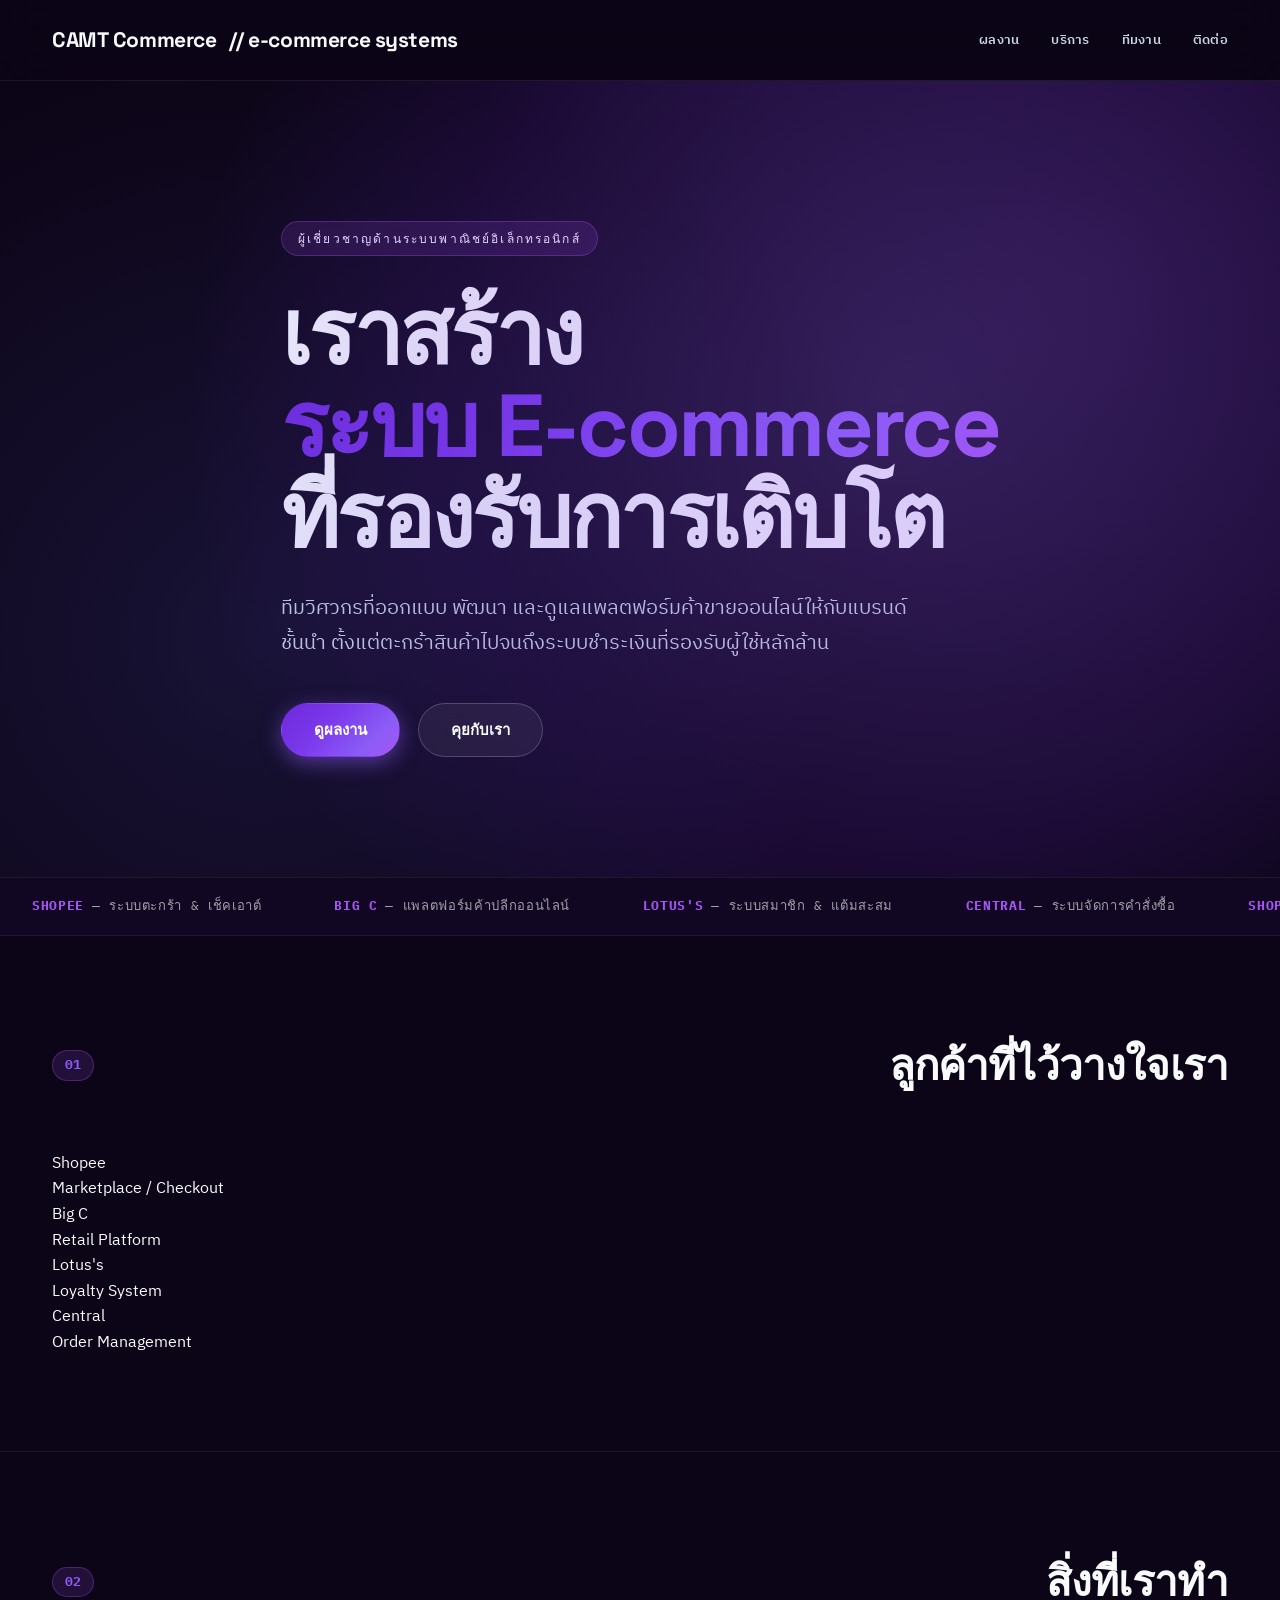
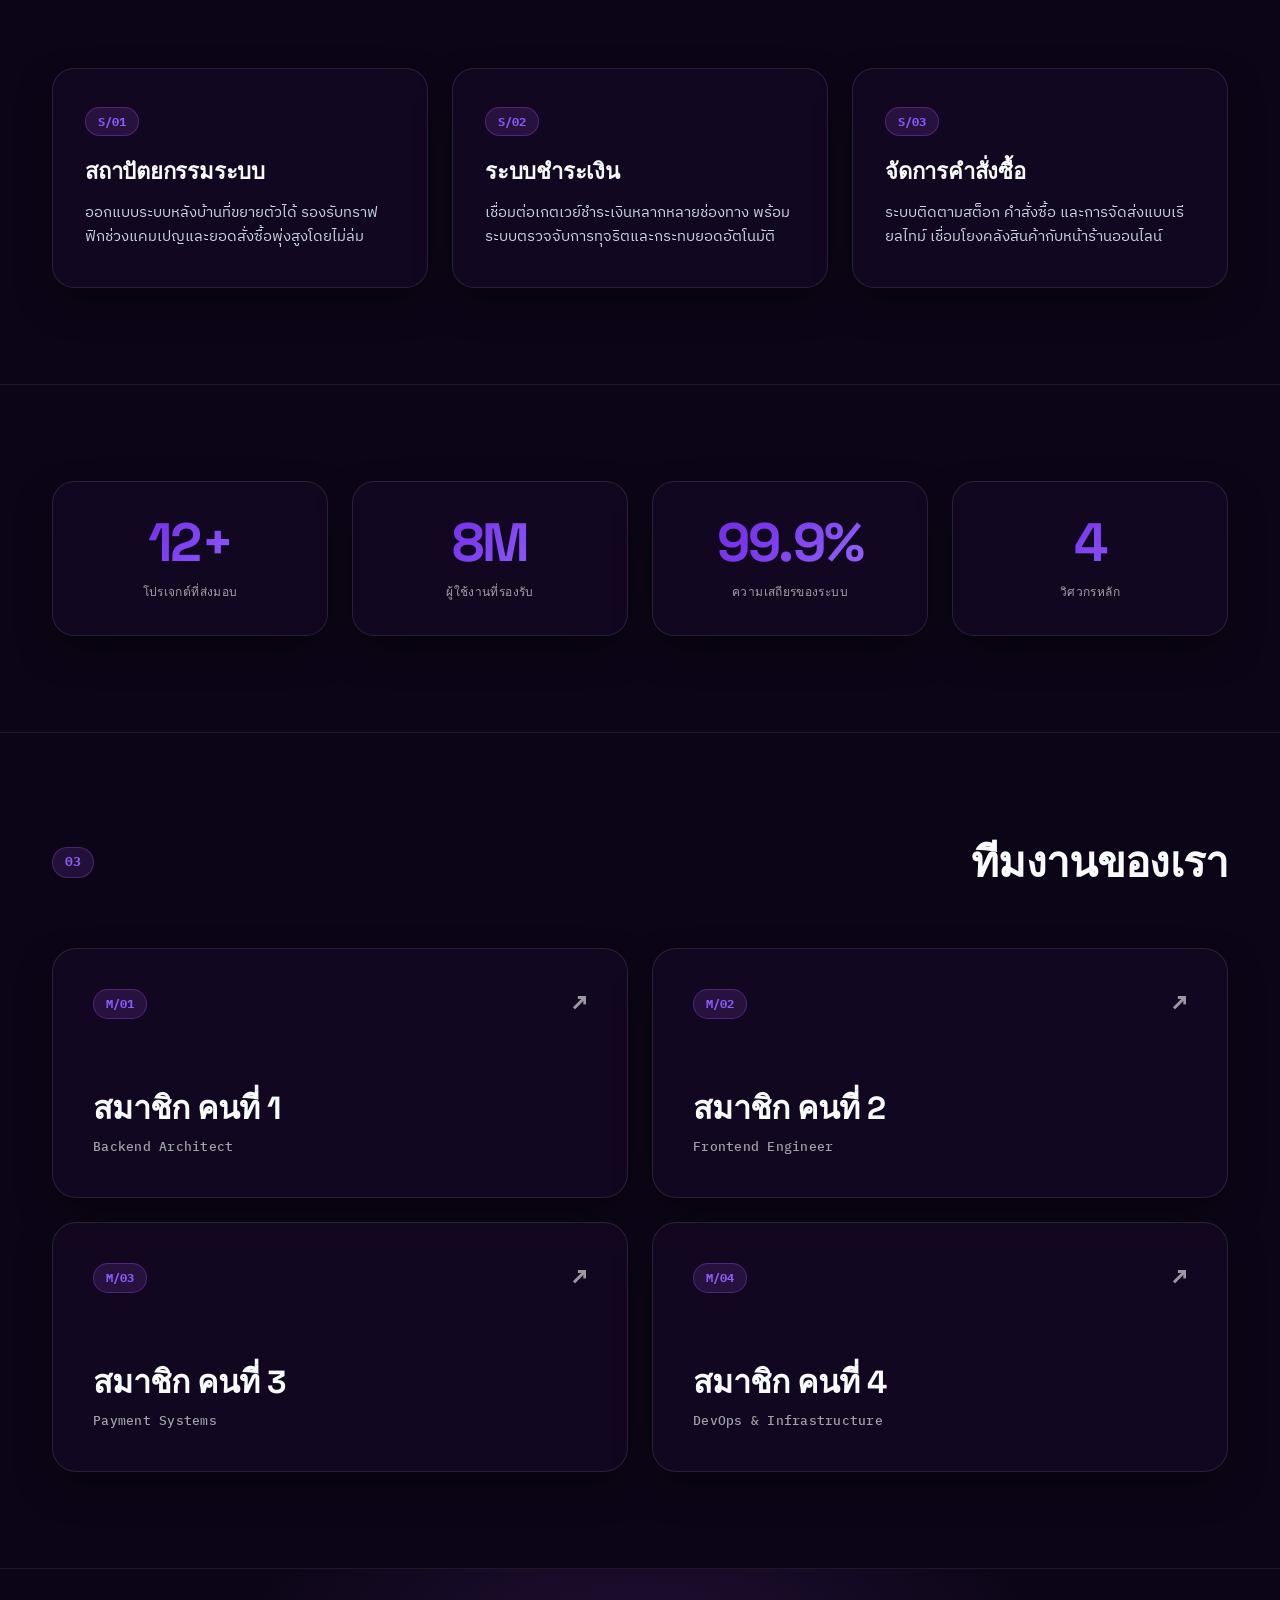
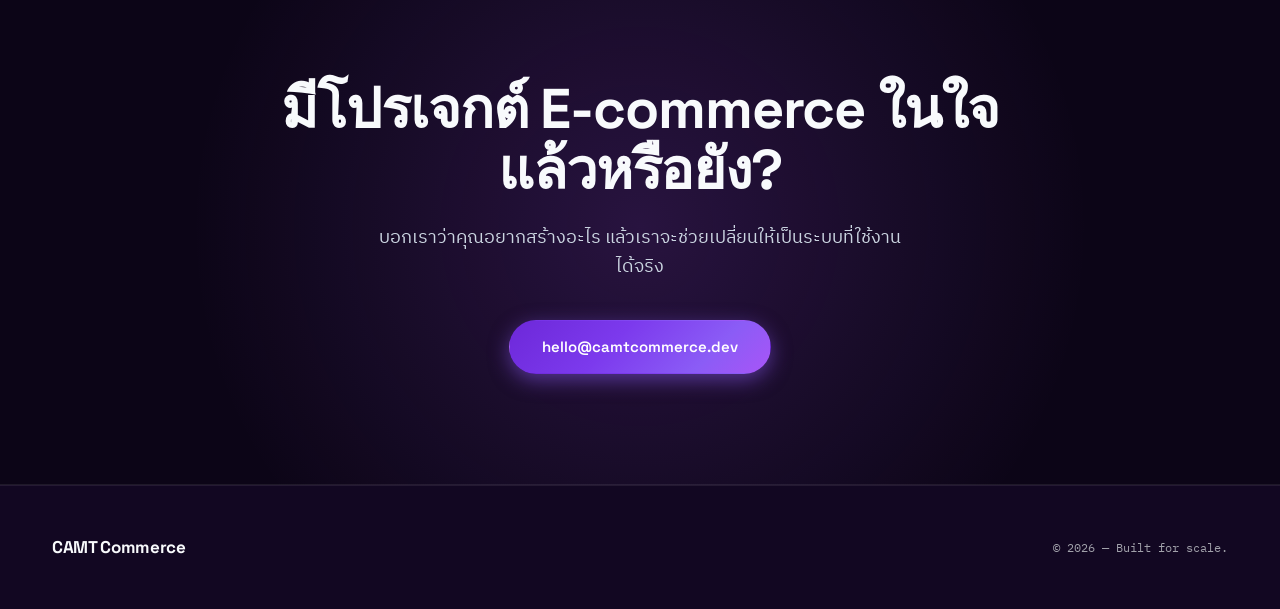
==== Index.html @ c8e16df3 "Merge branch 'farpinta:main' into main" ====
<!DOCTYPE html>
<html lang="th">

<head>
  <meta charset="UTF-8">
  <meta name="viewport" content="width=device-width, initial-scale=1.0">
  <title>CAMT Commerce — ระบบ E-commerce ระดับองค์กร</title>
  <link rel="stylesheet" href="main.css">
</head>

<body>

  <header class="topbar">
    <div class="wrap">
      <a class="brand" href="index.html">CAMT&nbsp;Commerce<span>// e-commerce systems</span></a>
      <nav class="nav">
        <a href="#work">ผลงาน</a>
        <a href="#services">บริการ</a>
        <a href="#team">ทีมงาน</a>
        <a href="#contact">ติดต่อ</a>
      </nav>
    </div>
  </header>

  <section class="hero">
    <div class="wrap">
      <div class="eyebrow">ผู้เชี่ยวชาญด้านระบบพาณิชย์อิเล็กทรอนิกส์</div>
      <h1>เราสร้าง<br><em>ระบบ E-commerce</em><br>ที่รองรับการเติบโต</h1>
      <p class="lead">ทีมวิศวกรที่ออกแบบ พัฒนา และดูแลแพลตฟอร์มค้าขายออนไลน์ให้กับแบรนด์ชั้นนำ
        ตั้งแต่ตะกร้าสินค้าไปจนถึงระบบชำระเงินที่รองรับผู้ใช้หลักล้าน</p>
      <div class="hero-actions">
        <a class="btn solid" href="#work">ดูผลงาน</a>
        <a class="btn ghost" href="#contact">คุยกับเรา</a>
      </div>
    </div>
  </section>

  <div class="ticker">
    <div class="ticker-track">
      <span><b>SHOPEE</b> — ระบบตะกร้า &amp; เช็คเอาต์</span>
      <span><b>BIG C</b> — แพลตฟอร์มค้าปลีกออนไลน์</span>
      <span><b>LOTUS'S</b> — ระบบสมาชิก &amp; แต้มสะสม</span>
      <span><b>CENTRAL</b> — ระบบจัดการคำสั่งซื้อ</span>
      <span><b>SHOPEE</b> — ระบบตะกร้า &amp; เช็คเอาต์</span>
      <span><b>BIG C</b> — แพลตฟอร์มค้าปลีกออนไลน์</span>
      <span><b>LOTUS'S</b> — ระบบสมาชิก &amp; แต้มสะสม</span>
      <span><b>CENTRAL</b> — ระบบจัดการคำสั่งซื้อ</span>
    </div>
  </div>

  <section class="section reveal" id="work">
    <div class="wrap">
      <div class="sec-head">
        <span class="sec-num">01</span>
        <h2 class="sec-title">ลูกค้าที่ไว้วางใจเรา</h2>
      </div>
      <div class="clients">
        <div class="cell">
          <div class="cell-name">Shopee</div>
          <div class="cell-tag">Marketplace / Checkout</div>
        </div>
        <div class="cell">
          <div class="cell-name">Big C</div>
          <div class="cell-tag">Retail Platform</div>
        </div>
        <div class="cell">
          <div class="cell-name">Lotus's</div>
          <div class="cell-tag">Loyalty System</div>
        </div>
        <div class="cell">
          <div class="cell-name">Central</div>
          <div class="cell-tag">Order Management</div>
        </div>
      </div>
    </div>
  </section>

  <section class="section reveal" id="services">
    <div class="wrap">
      <div class="sec-head">
        <span class="sec-num">02</span>
        <h2 class="sec-title">สิ่งที่เราทำ</h2>
      </div>
      <div class="services">
        <div class="svc">
          <div class="svc-idx">S/01</div>
          <h3>สถาปัตยกรรมระบบ</h3>
          <p>ออกแบบระบบหลังบ้านที่ขยายตัวได้ รองรับทราฟฟิกช่วงแคมเปญและยอดสั่งซื้อพุ่งสูงโดยไม่ล่ม</p>
        </div>
        <div class="svc">
          <div class="svc-idx">S/02</div>
          <h3>ระบบชำระเงิน</h3>
          <p>เชื่อมต่อเกตเวย์ชำระเงินหลากหลายช่องทาง พร้อมระบบตรวจจับการทุจริตและกระทบยอดอัตโนมัติ</p>
        </div>
        <div class="svc">
          <div class="svc-idx">S/03</div>
          <h3>จัดการคำสั่งซื้อ</h3>
          <p>ระบบติดตามสต็อก คำสั่งซื้อ และการจัดส่งแบบเรียลไทม์ เชื่อมโยงคลังสินค้ากับหน้าร้านออนไลน์</p>
        </div>
      </div>
    </div>
  </section>

  <section class="section reveal">
    <div class="wrap">
      <div class="stats">
        <div class="stat">
          <div class="n">12+</div>
          <div class="l">โปรเจกต์ที่ส่งมอบ</div>
        </div>
        <div class="stat">
          <div class="n">8M</div>
          <div class="l">ผู้ใช้งานที่รองรับ</div>
        </div>
        <div class="stat">
          <div class="n">99.9%</div>
          <div class="l">ความเสถียรของระบบ</div>
        </div>
        <div class="stat">
          <div class="n">4</div>
          <div class="l">วิศวกรหลัก</div>
        </div>
      </div>
    </div>
  </section>

  <section class="section reveal" id="team">
    <div class="wrap">
      <div class="sec-head">
        <span class="sec-num">03</span>
        <h2 class="sec-title">ทีมงานของเรา</h2>
      </div>
      <div class="team">
        <a class="member" href="portfolio/member-1.html">
          <span class="m-idx">M/01</span>
          <span class="m-arrow">↗</span>
          <span class="m-name">สมาชิก คนที่ 1</span>
          <span class="m-role">Backend Architect</span>
        </a>
        <a class="member" href="portfolio/member-2.html">
          <span class="m-idx">M/02</span>
          <span class="m-arrow">↗</span>
          <span class="m-name">สมาชิก คนที่ 2</span>
          <span class="m-role">Frontend Engineer</span>
        </a>
        <a class="member" href="Member3.html">
          <span class="m-idx">M/03</span>
          <span class="m-arrow">↗</span>
          <span class="m-name">สมาชิก คนที่ 3</span>
          <span class="m-role">Payment Systems</span>
        </a>
        <a class="member" href="portfolio/member-4.html">
          <span class="m-idx">M/04</span>
          <span class="m-arrow">↗</span>
          <span class="m-name">สมาชิก คนที่ 4</span>
          <span class="m-role">DevOps &amp; Infrastructure</span>
        </a>
      </div>
    </div>
  </section>

  <section class="cta" id="contact">
    <div class="wrap">
      <h2>มีโปรเจกต์ E-commerce ในใจแล้วหรือยัง?</h2>
      <p>บอกเราว่าคุณอยากสร้างอะไร แล้วเราจะช่วยเปลี่ยนให้เป็นระบบที่ใช้งานได้จริง</p>
      <a class="btn solid" href="mailto:hello@camtcommerce.dev">hello@camtcommerce.dev</a>
    </div>
  </section>

  <footer class="foot">
    <div class="wrap">
      <span class="brand">CAMT Commerce</span>
      <small>© 2026 — Built for scale.</small>
    </div>
  </footer>

  <script>
    const observerOptions = { threshold: 0.1, rootMargin: '0px 0px -60px 0px' };
    const observer = new IntersectionObserver(entries => {
      entries.forEach(entry => {
        if (entry.isIntersecting) {
          entry.target.classList.add('in-view');
          observer.unobserve(entry.target);
        }
      });
    }, observerOptions);
    document.querySelectorAll('.reveal').forEach(el => observer.observe(el));

    document.querySelectorAll('a[href^="#"]').forEach(anchor => {
      anchor.addEventListener('click', e => {
        const target = document.querySelector(anchor.getAttribute('href'));
        if (target) {
          e.preventDefault();
          target.scrollIntoView({ behavior: 'smooth', block: 'start' });
        }
      });
    });

    window.addEventListener('scroll', () => {
      const hero = document.querySelector('.hero');
      const scrolled = window.scrollY;
      if (hero && scrolled < 600) {
        hero.style.backgroundPosition = `0 ${scrolled * 0.4}px`;
      }
    });
  </script>

</body>

</html>
---- main.css ----
@import url('https://fonts.googleapis.com/css2?family=Space+Grotesk:wght@400;500;600;700;800&family=IBM+Plex+Sans+Thai:wght@300;400;500;600;700&family=IBM+Plex+Mono:wght@400;500;600&display=swap');

/* ==========================================================================
   Pure Cyber Purple Design System & Enterprise Aesthetics
   ========================================================================== */
:root {
  --theme-mode: 'dark';

  /* Color Tokens - Deep Cyber Purple */
  --ink: #f8fafc;
  --ink-secondary: #cbd5e1;
  --ink-tertiary: #a1a1aa;
  --paper: #0c0517;
  --bg-subtle: #120722;
  --grey: #1a0b30;
  --muted: #a1a1aa;
  --line: rgba(255, 255, 255, 0.08);
  --line-strong: rgba(255, 255, 255, 0.16);
  --faint: #140826;

  /* Pure Purple Accents & Gradients */
  --accent: #a855f7;
  --accent-dark: #7c3aed;
  --accent-deep: #6d28d9;
  --accent-light: #e9d5ff;
  --accent-purple: #8b5cf6;
  --accent-indigo: #6366f1;
  --accent-cyan: #38bdf8;
  --accent-gold: #f59e0b;

  /* Pure Purple Gradient for Buttons, Highlights & Badges */
  --accent-gradient: linear-gradient(135deg, #6d28d9 0%, #7c3aed 40%, #8b5cf6 75%, #a855f7 100%);
  --accent-glow: rgba(168, 85, 247, 0.35);
  --accent-glow-strong: rgba(139, 92, 246, 0.5);

  /* Glassmorphism & Surface Tokens */
  --card-bg: rgba(22, 10, 38, 0.65);
  --card-bg-hover: rgba(34, 15, 58, 0.85);
  --card-border: rgba(255, 255, 255, 0.1);
  --card-hover-border: rgba(168, 85, 247, 0.6);
  --card-shadow: 0 16px 40px -10px rgba(0, 0, 0, 0.6);
  --card-shadow-hover: 0 24px 60px -12px rgba(168, 85, 247, 0.4);

  /* Topbar Navigation */
  --topbar-bg: rgba(12, 5, 23, 0.78);
  --topbar-border: rgba(255, 255, 255, 0.08);

  /* Hero Ambient Glows */
  --hero-bg: #0c0517;
  --hero-spotlight-1: radial-gradient(circle at 70% 40%, rgba(139, 92, 246, 0.25) 0%, rgba(109, 40, 217, 0.15) 45%, transparent 70%);
  --hero-spotlight-2: radial-gradient(circle at 20% 70%, rgba(99, 102, 241, 0.14) 0%, transparent 50%);
  --hero-spotlight-3: radial-gradient(circle at 85% 25%, rgba(168, 85, 247, 0.12) 0%, transparent 50%);
  --hero-grid: rgba(255, 255, 255, 0.025);

  /* Ticker */
  --ticker-bg: #120722;
  --ticker-border: rgba(255, 255, 255, 0.08);

  /* Client Brand Themes */
  --shopee-color: #ee4d2d;
  --shopee-bg: rgba(238, 77, 45, 0.18);
  --shopee-border: rgba(238, 77, 45, 0.35);

  --lazada-color: #3b82f6;
  --lazada-bg: rgba(59, 130, 246, 0.18);
  --lazada-border: rgba(59, 130, 246, 0.35);

  --tiktok-color: #ffffff;
  --tiktok-bg: rgba(255, 255, 255, 0.14);
  --tiktok-border: rgba(255, 255, 255, 0.3);

  --central-color: #ef4444;
  --central-bg: rgba(239, 68, 68, 0.18);
  --central-border: rgba(239, 68, 68, 0.35);

  --lotus-color: #22c55e;
  --lotus-bg: rgba(34, 197, 94, 0.18);
  --lotus-border: rgba(34, 197, 94, 0.35);

  --line-color: #06c755;
  --line-bg: rgba(6, 199, 85, 0.18);
  --line-border: rgba(6, 199, 85, 0.35);

  --grab-color: #10b981;
  --grab-bg: rgba(16, 185, 129, 0.18);
  --grab-border: rgba(16, 185, 129, 0.35);

  --agoda-color: #3b82f6;
  --agoda-bg: rgba(59, 130, 246, 0.18);
  --agoda-border: rgba(59, 130, 246, 0.35);

  /* Fonts */
  --display: 'Space Grotesk', -apple-system, BlinkMacSystemFont, sans-serif;
  --body: 'IBM Plex Sans Thai', -apple-system, BlinkMacSystemFont, sans-serif;
  --mono: 'IBM Plex Mono', monospace;

  /* Smooth Theme Transition */
  --theme-transition: background-color 0.35s ease, color 0.35s ease, border-color 0.35s ease, box-shadow 0.35s ease;
}

/* ==========================================================================
   Light Theme Soft Purple Glass Variant
   ========================================================================== */
[data-theme="light"] {
  --theme-mode: 'light';

  --ink: #1b0833;
  --ink-secondary: #4a1c6e;
  --ink-tertiary: #6b21a8;
  --paper: #fcf9ff;
  --bg-subtle: #f3e8ff;
  --grey: #eae0f5;
  --muted: #7e22ce;
  --line: rgba(147, 51, 234, 0.14);
  --line-strong: rgba(147, 51, 234, 0.25);
  --faint: #f5f0fb;

  --accent: #9333ea;
  --accent-dark: #7e22ce;
  --accent-deep: #6b21a8;
  --accent-light: #c084fc;
  --accent-purple: #a855f7;
  --accent-indigo: #4f46e5;
  --accent-cyan: #0284c7;
  --accent-gold: #d97706;

  --accent-gradient: linear-gradient(135deg, #6b21a8 0%, #7e22ce 50%, #9333ea 100%);
  --accent-glow: rgba(147, 51, 234, 0.18);
  --accent-glow-strong: rgba(147, 51, 234, 0.28);

  --card-bg: rgba(255, 255, 255, 0.85);
  --card-bg-hover: #ffffff;
  --card-border: rgba(147, 51, 234, 0.16);
  --card-hover-border: #9333ea;
  --card-shadow: 0 10px 30px -10px rgba(126, 34, 206, 0.08);
  --card-shadow-hover: 0 20px 45px -10px rgba(147, 51, 234, 0.2);

  --topbar-bg: rgba(252, 249, 255, 0.85);
  --topbar-border: rgba(147, 51, 234, 0.14);

  --hero-bg: #fcf9ff;
  --hero-spotlight-1: radial-gradient(circle at 70% 40%, rgba(192, 132, 252, 0.22) 0%, rgba(168, 85, 247, 0.12) 45%, transparent 70%);
  --hero-spotlight-2: radial-gradient(circle at 15% 75%, rgba(99, 102, 241, 0.1) 0%, transparent 50%);
  --hero-spotlight-3: radial-gradient(circle at 85% 25%, rgba(168, 85, 247, 0.1) 0%, transparent 50%);
  --hero-grid: rgba(147, 51, 234, 0.035);

  --ticker-bg: #f3e8ff;
  --ticker-border: rgba(147, 51, 234, 0.14);

  --shopee-color: #ee4d2d;
  --shopee-bg: rgba(238, 77, 45, 0.08);
  --shopee-border: rgba(238, 77, 45, 0.22);

  --lazada-color: #1d4ed8;
  --lazada-bg: rgba(29, 78, 216, 0.08);
  --lazada-border: rgba(29, 78, 216, 0.22);

  --tiktok-color: #0f172a;
  --tiktok-bg: rgba(15, 23, 42, 0.06);
  --tiktok-border: rgba(15, 23, 42, 0.18);

  --central-color: #b91c1c;
  --central-bg: rgba(185, 28, 28, 0.08);
  --central-border: rgba(185, 28, 28, 0.22);

  --lotus-color: #15803d;
  --lotus-bg: rgba(21, 128, 61, 0.08);
  --lotus-border: rgba(21, 128, 61, 0.22);

  --line-color: #15803d;
  --line-bg: rgba(21, 128, 61, 0.08);
  --line-border: rgba(21, 128, 61, 0.22);

  --grab-color: #047857;
  --grab-bg: rgba(4, 120, 87, 0.08);
  --grab-border: rgba(4, 120, 87, 0.22);

  --agoda-color: #1d4ed8;
  --agoda-bg: rgba(29, 78, 216, 0.08);
  --agoda-border: rgba(29, 78, 216, 0.22);
}

/* Base Reset & Typography */
*{margin:0;padding:0;box-sizing:border-box}
html{scroll-behavior:smooth}
body{
  background-color:var(--paper);
  color:var(--ink);
  font-family:var(--body);
  line-height:1.6;
  -webkit-font-smoothing:antialiased;
  -moz-osx-font-smoothing:grayscale;
  overflow-x:hidden;
  transition:var(--theme-transition);
}

.wrap{max-width:1240px;margin:0 auto;padding:0 32px}

/* ==========================================================================
   Header Navigation
   ========================================================================== */
.topbar{
  border-bottom:1px solid var(--topbar-border);
  position:sticky;top:0;
  background:var(--topbar-bg);
  z-index:100;
  backdrop-filter:blur(24px);
  -webkit-backdrop-filter:blur(24px);
  transition:var(--theme-transition);
}
.topbar .wrap{display:flex;align-items:center;justify-content:space-between;height:80px}

.brand{
  font-family:var(--display);font-weight:800;font-size:21px;letter-spacing:-.02em;
  text-decoration:none;color:var(--ink);transition:.3s ease;
  display:inline-flex;align-items:center;gap:12px;
}
.brand:hover{color:var(--accent)}
.brand-badge{
  font-family:var(--mono);font-weight:600;color:var(--accent-light);
  background:rgba(168, 85, 247, 0.15);border:1px solid rgba(168, 85, 247, 0.3);
  font-size:11px;padding:4px 10px;border-radius:20px;letter-spacing:0;
}

.topbar-right{display:flex;align-items:center;gap:24px}
.nav{display:flex;gap:32px;font-size:14px}
.nav a{
  color:var(--ink-secondary);text-decoration:none;position:relative;font-weight:600;
  transition:.25s ease;letter-spacing:.02em;text-transform:uppercase;font-size:13px;
}
.nav a::after{
  content:"";position:absolute;left:0;bottom:-4px;width:0;height:2px;
  background:var(--accent-gradient);transition:width .3s cubic-bezier(.34,1.56,.64,1);
}
.nav a:hover::after{width:100%}
.nav a:hover{color:var(--ink)}
@media(max-width:860px){.nav{display:none}}

/* Dual Pill Container */
.topbar-pill-actions{
  background:rgba(255, 255, 255, 0.08);
  border:1px solid rgba(255, 255, 255, 0.15);
  border-radius:40px;
  padding:4px;
  display:inline-flex;
  align-items:center;
  gap:4px;
  backdrop-filter:blur(12px);
}
.pill-btn{
  font-family:var(--display);
  font-weight:600;
  font-size:13px;
  padding:8px 20px;
  border-radius:30px;
  text-decoration:none;
  transition:all .3s cubic-bezier(.34,1.56,.64,1);
  display:inline-flex;
  align-items:center;
  gap:6px;
  cursor:pointer;
  border:none;
}
.pill-btn.primary{
  background:var(--accent-gradient);
  color:#ffffff;
  box-shadow:0 4px 16px var(--accent-glow);
}
.pill-btn.primary:hover{
  transform:scale(1.04);
  box-shadow:0 8px 24px var(--accent-glow-strong);
}
.pill-btn.secondary{
  background:transparent;
  color:var(--ink);
}
.pill-btn.secondary:hover{
  background:rgba(255, 255, 255, 0.12);
  color:var(--ink);
}

/* Theme Switcher Button */
.theme-toggle-btn{
  background:rgba(255, 255, 255, 0.08);
  border:1px solid var(--line-strong);
  color:var(--ink);
  padding:8px 14px;
  border-radius:30px;
  cursor:pointer;
  display:inline-flex;
  align-items:center;
  gap:8px;
  font-family:var(--mono);
  font-size:12px;
  font-weight:600;
  transition:all .3s cubic-bezier(.34,1.56,.64,1);
}
.theme-toggle-btn:hover{
  background:var(--accent-gradient);
  color:#ffffff;
  border-color:transparent;
  transform:scale(1.04);
  box-shadow:0 4px 14px var(--accent-glow);
}
.theme-toggle-btn svg{width:16px;height:16px;fill:currentColor;transition:transform .5s ease}
.theme-toggle-btn:hover svg{transform:rotate(360deg)}

.back{font-family:var(--mono);font-size:13px;color:var(--ink);text-decoration:none;transition:.2s ease}
.back:hover{color:var(--accent);text-decoration:underline}

/* ==========================================================================
   Hero Section (Ultra-Clean Spacious Typography Layout - Image Removed)
   ========================================================================== */
.hero{
  border-bottom:1px solid var(--line);
  padding:140px 0 120px;
  position:relative;
  overflow:hidden;
  background:var(--hero-bg);
  min-height:80vh;
  display:flex;
  align-items:center;
}

/* Ambient Radial Spotlights */
.hero::before{
  content:"";position:absolute;inset:0;
  background:var(--hero-spotlight-1), var(--hero-spotlight-2), var(--hero-spotlight-3);
  pointer-events:none;z-index:0;
}

/* Hero Content Layout */
.hero-container{
  position:relative;
  z-index:3;
  width:100%;
  max-width:880px;
}

.hero-left-box{width:100%}

/* Vertical Rotated Year Indicator */
.hero-vertical-meta{
  position:absolute;
  left:-50px;
  top:50%;
  transform:translateY(-50%) rotate(-90deg);
  font-family:var(--mono);
  font-size:12px;
  letter-spacing:.25em;
  color:var(--accent-light);
  opacity:.6;
}
@media(max-width:1320px){.hero-vertical-meta{display:none}}

/* Subtitle & Eyebrow Badge */
.eyebrow{
  display:inline-flex;align-items:center;gap:8px;
  font-family:var(--mono);font-size:12px;letter-spacing:.18em;text-transform:uppercase;
  color:var(--accent-light);background:rgba(168, 85, 247, 0.15);
  padding:7px 16px;border-radius:30px;border:1px solid rgba(168, 85, 247, 0.3);
  margin-bottom:32px;opacity:0;
  backdrop-filter:blur(10px);
  animation:popIn .5s cubic-bezier(.34,.1,.64,.99) .08s both;
}
.eyebrow-dot{width:7px;height:7px;border-radius:50%;background:var(--accent);display:inline-block;box-shadow:0 0 10px var(--accent)}

.hero h1{
  font-family:var(--display);font-weight:800;font-size:clamp(44px,7.5vw,88px);
  line-height:1.04;letter-spacing:-.03em;
  color:var(--ink);
}
.hero h1 em{
  font-style:normal;display:inline-block;
  background:var(--accent-gradient);
  -webkit-background-clip:text;
  -webkit-text-fill-color:transparent;
  background-clip:text;
}

.hero p.lead{
  margin-top:28px;font-size:20px;max-width:54ch;color:var(--ink-secondary);
  font-weight:400;line-height:1.75;
}

.hero-actions{
  margin-top:42px;display:flex;gap:18px;flex-wrap:wrap;align-items:center;
}

/* Bottom Right Interactive Widget Button */
.hero-widget-btn{
  position:absolute;
  right:0;
  bottom:-40px;
  z-index:4;
  background:rgba(26, 11, 48, 0.75);
  border:1px solid rgba(255, 255, 255, 0.18);
  backdrop-filter:blur(20px);
  padding:12px 24px;
  border-radius:40px;
  color:#ffffff;
  text-decoration:none;
  font-family:var(--display);
  font-size:14px;
  font-weight:600;
  display:inline-flex;
  align-items:center;
  gap:12px;
  box-shadow:0 12px 30px rgba(0, 0, 0, 0.4);
  transition:all .35s cubic-bezier(.34,1.56,.64,1);
}
.hero-widget-btn:hover{
  background:rgba(168, 85, 247, 0.25);
  border-color:var(--accent);
  transform:translateY(-4px) scale(1.04);
  box-shadow:0 16px 40px var(--accent-glow-strong);
}
.play-icon-badge{
  width:28px;height:28px;border-radius:50%;
  background:var(--accent-gradient);
  display:flex;align-items:center;justify-content:center;
  box-shadow:0 0 12px var(--accent-purple);
}

/* Vertical Right Edge Social Links */
.hero-social-sidebar{
  position:absolute;
  right:-10px;
  top:50%;
  transform:translateY(-50%);
  display:flex;
  flex-direction:column;
  gap:20px;
  z-index:4;
}
.hero-social-link{
  color:var(--ink-secondary);
  text-decoration:none;
  font-family:var(--mono);
  font-size:14px;
  font-weight:600;
  transition:all .25s ease;
  width:36px;height:36px;
  display:flex;align-items:center;justify-content:center;
  border-radius:50%;
  background:rgba(255, 255, 255, 0.05);
  border:1px solid rgba(255, 255, 255, 0.1);
}
.hero-social-link:hover{
  color:#ffffff;
  background:var(--accent-gradient);
  border-color:transparent;
  transform:scale(1.15);
  box-shadow:0 0 16px var(--accent-glow);
}
@media(max-width:1024px){
  .hero-social-sidebar{display:none}
  .hero-container{max-width:100%;text-align:center}
  .hero-left-box{max-width:100%;margin:0 auto}
  .hero-actions{justify-content:center}
  .hero-widget-btn{position:relative;right:auto;bottom:auto;margin-top:30px;display:inline-flex}
}

/* ==========================================================================
   Buttons & Micro-interactions
   ========================================================================== */
.btn{
  font-family:var(--display);font-weight:600;font-size:15px;
  padding:14px 32px;border-radius:40px;border:1.5px solid;text-decoration:none;
  display:inline-flex;align-items:center;justify-content:center;gap:10px;
  position:relative;overflow:hidden;
  transition:all .35s cubic-bezier(.34,1.56,.64,1);
  cursor:pointer;
}
.btn.solid{
  background:var(--accent-gradient);color:#ffffff;border-color:transparent;
  box-shadow:0 6px 20px var(--accent-glow-strong);
}
.btn.solid:hover{
  transform:translateY(-4px) scale(1.02);
  box-shadow:0 14px 35px var(--accent-glow-strong);
}
.btn.ghost{
  background:rgba(255, 255, 255, 0.06);color:var(--ink);border-color:rgba(255, 255, 255, 0.2);
  backdrop-filter:blur(12px);
}
.btn.ghost:hover{
  background:rgba(255, 255, 255, 0.15);color:#ffffff;border-color:var(--accent);
  transform:translateY(-4px);
  box-shadow:0 8px 24px rgba(0,0,0,0.2);
}

.links{margin-top:32px;display:flex;gap:14px;flex-wrap:wrap}
.chip{
  font-family:var(--mono);font-size:13px;padding:9px 18px;border-radius:30px;
  border:1px solid var(--line-strong);text-decoration:none;color:var(--ink);
  background:var(--card-bg);transition:.25s ease;
  backdrop-filter:blur(10px);
}
.chip:hover{background:var(--accent-gradient);color:#ffffff;border-color:transparent}

/* Keyframe Animations */
@keyframes popIn{
  from{opacity:0;transform:translateY(24px) scale(.96)}
  to{opacity:1;transform:translateY(0) scale(1)}
}
@keyframes slideLeft{from{opacity:0;transform:translateX(-20px)}to{opacity:1;transform:translateX(0)}}
@keyframes scaleIn{from{opacity:0;transform:scale(.94) translateY(16px)}to{opacity:1;transform:scale(1) translateY(0)}}
@keyframes fadeSlideIn{from{opacity:0;transform:translateY(20px)}to{opacity:1;transform:translateY(0)}}
@keyframes countUp{from{opacity:0;transform:translateY(24px)}to{opacity:1;transform:translateY(0)}}
@keyframes memberSlide{from{opacity:0;transform:translateY(28px)}to{opacity:1;transform:translateY(0)}}
@keyframes arrowBounce{0%{transform:translate(6px,-6px)}50%{transform:translate(10px,-10px)}100%{transform:translate(6px,-6px)}}
@keyframes scroll{from{transform:translateX(0)}to{transform:translateX(-50%)}}

/* ==========================================================================
   Ticker Section
   ========================================================================== */
.ticker{
  border-bottom:1px solid var(--ticker-border);
  overflow:hidden;white-space:nowrap;
  background:var(--ticker-bg);
  transition:var(--theme-transition);
}
.ticker-track{
  display:inline-block;padding:18px 0;font-family:var(--mono);font-size:13px;
  letter-spacing:.05em;animation:scroll 28s linear infinite;color:var(--ink-tertiary);
}
.ticker-track span{margin:0 32px;display:inline-flex;align-items:center;gap:8px}
.ticker-track b{color:var(--accent);font-weight:700}
.ticker-track .badge-dot{width:6px;height:6px;border-radius:50%;background:var(--accent-purple);display:inline-block}

/* ==========================================================================
   Section Layouts
   ========================================================================== */
.section{border-bottom:1px solid var(--line);padding:96px 0;transition:var(--theme-transition)}
.section.reveal{
  opacity:0;
  transform:translateY(40px) scale(0.98);
  filter:blur(6px);
  transition:opacity 0.85s cubic-bezier(0.16, 1, 0.3, 1), transform 0.85s cubic-bezier(0.16, 1, 0.3, 1), filter 0.85s cubic-bezier(0.16, 1, 0.3, 1);
}
.section.reveal.in-view{
  opacity:1;
  transform:translateY(0) scale(1);
  filter:blur(0px);
}

.sec-head{display:flex;align-items:center;justify-content:space-between;flex-wrap:wrap;gap:20px;margin-bottom:52px}
.sec-head-left{display:flex;align-items:baseline;gap:18px}
.sec-num{
  font-family:var(--mono);font-size:13px;color:var(--accent-purple);
  opacity:0;animation:slideLeft .7s cubic-bezier(.34,.1,.64,.99) forwards;
  font-weight:700;background:rgba(168, 85, 247, 0.15);padding:4px 12px;border-radius:20px;
  border:1px solid rgba(168, 85, 247, 0.3);
}
.sec-title{
  font-family:var(--display);font-weight:800;font-size:clamp(28px,4vw,42px);
  letter-spacing:-.02em;color:var(--ink);
}
.sec-sub{
  font-family:var(--body);font-size:15px;color:var(--ink-tertiary);max-width:40ch;
}

/* ==========================================================================
   eCommerce Client Showcase Infinite Horizontal Marquee
   ========================================================================== */
.clients-marquee-container{
  width:100%;
  overflow:hidden;
  position:relative;
  padding:12px 0 24px;
  mask-image:linear-gradient(to right, transparent, #000 6%, #000 94%, transparent);
  -webkit-mask-image:linear-gradient(to right, transparent, #000 6%, #000 94%, transparent);
}

.clients-marquee-track{
  display:flex;
  gap:24px;
  width:max-content;
  animation:marqueeCards 36s linear infinite;
  will-change:transform;
}

.clients-marquee-track:hover{
  animation-play-state:paused;
}

@keyframes marqueeCards{
  0%{transform:translateX(0)}
  100%{transform:translateX(-50%)}
}

.client-card{
  width:380px;
  flex-shrink:0;
  background:rgba(255, 255, 255, 0.05);
  border:1px solid rgba(255, 255, 255, 0.12);
  border-radius:24px;
  padding:32px 28px 28px;
  display:flex;
  flex-direction:column;
  justify-content:space-between;
  min-height:300px;
  position:relative;
  overflow:hidden;
  text-decoration:none;
  color:var(--ink);
  transition:all .35s cubic-bezier(0.16, 1, 0.3, 1);
  box-shadow:0 12px 35px rgba(0, 0, 0, 0.3);
  backdrop-filter:blur(20px);
  cursor:default;
  user-select:none;
}

[data-theme="light"] .client-card{
  background:#e2e8f0;
  border-color:rgba(147, 51, 234, 0.12);
  box-shadow:0 10px 30px rgba(126, 34, 206, 0.06);
}

.client-card:hover{
  transform:translateY(-6px);
  border-color:var(--card-hover-border);
  box-shadow:var(--card-shadow-hover);
  background:rgba(255, 255, 255, 0.08);
}

[data-theme="light"] .client-card:hover{
  background:#ffffff;
  border-color:var(--accent);
}

/* Cerebrium.ai Top Meta Tags */
.card-meta{
  display:flex;
  align-items:center;
  gap:12px;
  font-family:var(--mono);
  font-size:11px;
  font-weight:600;
  letter-spacing:.15em;
  text-transform:uppercase;
  color:var(--ink-tertiary);
  margin-bottom:16px;
}
.card-meta span{
  display:inline-block;
  opacity:.85;
}

/* Cerebrium.ai Center Brand Logo Area (Official App Store Squircle Badges) */
.card-logo-wrap{
  min-height:90px;
  display:flex;
  align-items:center;
  justify-content:center;
  padding:12px 0;
  transition:transform .35s ease;
}
.card-logo-wrap img, .card-logo-wrap svg{
  width:64px;
  height:64px;
  object-fit:cover;
  border-radius:50%;
  box-shadow:0 8px 22px rgba(0, 0, 0, 0.35);
  transition:transform .35s ease, box-shadow .35s ease;
}
.client-card:hover .card-logo-wrap img{
  transform:scale(1.1) rotate(-3deg);
  box-shadow:0 12px 28px rgba(0, 0, 0, 0.45);
}

/* Cerebrium.ai Bottom Content */
.card-content{
  margin-top:auto;
  padding-top:16px;
}
.card-content h3{
  font-family:var(--body);
  font-weight:600;
  font-size:18px;
  line-height:1.45;
  letter-spacing:-.01em;
  color:var(--ink);
  margin-bottom:0;
  transition:color .3s ease;
}
.client-card:hover .card-content h3{
  color:var(--accent-purple);
}

/* ==========================================================================
   Services Grid
   ========================================================================== */
.services{display:grid;grid-template-columns:repeat(3,1fr);gap:24px}
.svc{
  background:var(--card-bg);
  border:1.5px solid var(--card-border);
  border-radius:22px;
  padding:38px 32px;
  box-shadow:var(--card-shadow);
  backdrop-filter:blur(16px);
  transition:all .35s ease;
  opacity:0;
  transform:translateY(30px);
}
.in-view .svc{opacity:1;transform:translateY(0)}
.in-view .svc:nth-child(1){transition-delay:.12s}
.in-view .svc:nth-child(2){transition-delay:.22s}
.in-view .svc:nth-child(3){transition-delay:.32s}
.svc:hover{
  transform:translateY(-6px);
  border-color:var(--accent);
  box-shadow:var(--card-shadow-hover);
}
.svc-idx{
  font-family:var(--mono);font-size:12px;color:var(--accent-purple);margin-bottom:18px;
  font-weight:700;background:rgba(168, 85, 247, 0.15);display:inline-block;padding:4px 12px;border-radius:20px;
  border:1px solid rgba(168, 85, 247, 0.3);
}
.svc h3{font-family:var(--display);font-weight:700;font-size:22px;margin-bottom:12px;letter-spacing:-.01em;color:var(--ink)}
.svc p{font-size:15px;color:var(--ink-secondary);line-height:1.6}
@media(max-width:820px){.services{grid-template-columns:1fr;gap:20px}}

/* ==========================================================================
   Stats Grid
   ========================================================================== */
.stats{display:grid;grid-template-columns:repeat(4,1fr);gap:24px}
.stat{
  background:var(--card-bg);
  border:1.5px solid var(--card-border);
  border-radius:22px;
  padding:34px 24px;
  text-align:center;
  box-shadow:var(--card-shadow);
  backdrop-filter:blur(16px);
  transition:all .35s ease;
  opacity:0;
  transform:translateY(24px);
}
.in-view .stat{opacity:1;transform:translateY(0)}
.in-view .stat:nth-child(1){transition-delay:.08s}
.in-view .stat:nth-child(2){transition-delay:.18s}
.in-view .stat:nth-child(3){transition-delay:.28s}
.in-view .stat:nth-child(4){transition-delay:.38s}
.stat:hover{transform:translateY(-4px);border-color:var(--accent)}
.stat .n{
  font-family:var(--display);font-weight:800;font-size:clamp(36px,4.5vw,54px);
  letter-spacing:-.03em;line-height:1;
  background:var(--accent-gradient);
  -webkit-background-clip:text;
  -webkit-text-fill-color:transparent;
}
.stat .l{font-family:var(--mono);font-size:12px;color:var(--muted);margin-top:12px;letter-spacing:.03em;font-weight:500}
@media(max-width:720px){.stats{grid-template-columns:repeat(2,1fr);gap:16px}}

/* ==========================================================================
   Team Section
   ========================================================================== */
.team{display:grid;grid-template-columns:repeat(2,1fr);gap:24px}
.member{
  background:var(--card-bg);
  border:1.5px solid var(--card-border);
  border-radius:24px;
  padding:40px;
  text-decoration:none;color:var(--ink);display:flex;flex-direction:column;
  min-height:250px;position:relative;
  transition:all .4s cubic-bezier(0.16, 1, 0.3, 1);
  opacity:0;
  transform:translateY(30px);
  box-shadow:var(--card-shadow);
  backdrop-filter:blur(16px);
  overflow:hidden;
}
.in-view .member{opacity:1;transform:translateY(0)}
.member::before{
  content:"";position:absolute;inset:0;
  background:var(--accent-gradient);
  opacity:0;transition:opacity .4s ease;z-index:1;
}
.member *{position:relative;z-index:2}
.in-view .member:nth-child(1){transition-delay:.18s}
.in-view .member:nth-child(2){transition-delay:.28s}
.in-view .member:nth-child(3){transition-delay:.38s}
.in-view .member:nth-child(4){transition-delay:.48s}

.member:hover{
  transform:translateY(-10px) scale(1.01);
  border-color:transparent;
  box-shadow:var(--card-shadow-hover);
  color:#ffffff;
}
.member:hover::before{opacity:0.95}
.member:hover .m-idx{color:#ffffff;background:rgba(255,255,255,0.25);border-color:transparent}
.member:hover .m-arrow{color:#ffffff;opacity:1;animation:arrowBounce .5s cubic-bezier(.34,1.56,.64,1)}
.member:hover .m-name{color:#ffffff}
.member:hover .m-role{color:#f3e8ff}

.m-idx{
  font-family:var(--mono);font-size:12px;color:var(--accent-purple);font-weight:700;
  background:rgba(168, 85, 247, 0.15);display:inline-block;padding:4px 12px;border-radius:20px;
  border:1px solid rgba(168, 85, 247, 0.3);align-self:flex-start;transition:.3s ease;
}
.m-name{
  font-family:var(--display);font-weight:800;font-size:32px;
  letter-spacing:-.02em;margin-top:auto;line-height:1.1;
  transition:.3s ease;color:var(--ink);
}
.m-role{font-family:var(--mono);font-size:13px;color:var(--ink-tertiary);margin-top:10px;letter-spacing:.02em;transition:.3s ease;font-weight:500}
.m-arrow{
  position:absolute;top:36px;right:36px;font-size:24px;
  transition:.35s ease;opacity:.6;font-weight:700;color:var(--ink);
}
@media(max-width:720px){.team{grid-template-columns:1fr}}

/* ==========================================================================
   Call to Action (CTA)
   ========================================================================== */
.cta{
  padding:110px 0;text-align:center;
  background:radial-gradient(circle at 50% 50%, rgba(168, 85, 247, 0.18) 0%, transparent 65%), var(--hero-bg);
  border-bottom:1px solid var(--line);
}
.cta h2{
  font-family:var(--display);font-weight:800;font-size:clamp(32px,5vw,56px);
  letter-spacing:-.02em;line-height:1.08;max-width:22ch;margin:0 auto;
  color:var(--ink);
}
.cta h2 em{background:var(--accent-gradient);-webkit-background-clip:text;-webkit-text-fill-color:transparent;background-clip:text;font-style:normal}
.cta p{
  margin:24px auto 38px;max-width:48ch;color:var(--ink-secondary);font-size:18px;
}

/* ==========================================================================
   Footer
   ========================================================================== */
.foot{border-top:1px solid var(--line);padding:48px 0;background:var(--ticker-bg);transition:var(--theme-transition)}
.foot .wrap{display:flex;justify-content:space-between;flex-wrap:wrap;gap:20px;align-items:center}
.foot .brand{font-size:17px;border:none}
.foot small{font-family:var(--mono);font-size:12px;color:var(--ink-tertiary)}
.foot a{font-family:var(--mono);font-size:13px;color:var(--ink-secondary);text-decoration:none;transition:.2s ease}
.foot a:hover{color:var(--accent);text-decoration:underline}

/* Member detail pages helper styles */
.skills{display:flex;flex-wrap:wrap;gap:12px}
.skill{
  font-family:var(--mono);font-size:13px;padding:8px 18px;border-radius:30px;
  border:1px solid var(--line-strong);background:var(--card-bg);color:var(--ink);
  transition:all .2s ease;backdrop-filter:blur(10px);
}
.skill:hover{border-color:var(--accent);color:var(--accent-light)}

.proj{
  border-top:1px solid var(--line);padding:26px 0;display:grid;grid-template-columns:80px 1fr auto;gap:20px;align-items:baseline;
}
.proj:first-child{border-top:none}
.proj .py{font-family:var(--mono);font-size:13px;color:var(--accent-purple);font-weight:600}
.proj .pt{font-family:var(--display);font-weight:700;font-size:20px;color:var(--ink)}
.proj .pd{font-size:14px;color:var(--ink-secondary);margin-top:4px}
.proj .pc{font-family:var(--mono);font-size:12px;color:var(--ink-tertiary);text-align:right;white-space:nowrap}
@media(max-width:640px){.proj{grid-template-columns:1fr}.proj .pc{text-align:left}}

/* ==========================================================================
   Rich Member Profile Components (Design System Standardized)
   ========================================================================== */

/* Profile Stats Highlights */
.profile-stats-grid {
  display: grid;
  grid-template-columns: repeat(4, 1fr);
  gap: 20px;
  margin-top: 36px;
}
@media(max-width: 860px) {
  .profile-stats-grid { grid-template-columns: repeat(2, 1fr); gap: 14px; }
}

.profile-stat-card {
  background: var(--card-bg);
  border: 1px solid var(--card-border);
  border-radius: 18px;
  padding: 22px 24px;
  backdrop-filter: blur(16px);
  transition: all .3s cubic-bezier(0.16, 1, 0.3, 1);
  box-shadow: var(--card-shadow);
}
.profile-stat-card:hover {
  transform: translateY(-4px);
  border-color: var(--accent);
  box-shadow: var(--card-shadow-hover);
}
.profile-stat-card .num {
  font-family: var(--display);
  font-weight: 800;
  font-size: 32px;
  line-height: 1.1;
  background: var(--accent-gradient);
  -webkit-background-clip: text;
  -webkit-text-fill-color: transparent;
}
.profile-stat-card .lbl {
  font-family: var(--mono);
  font-size: 12px;
  color: var(--ink-tertiary);
  margin-top: 6px;
}

/* Detailed Skills Grid */
.skills-grid {
  display: grid;
  grid-template-columns: repeat(3, 1fr);
  gap: 24px;
}
@media(max-width: 1024px) {
  .skills-grid { grid-template-columns: repeat(2, 1fr); gap: 18px; }
}
@media(max-width: 640px) {
  .skills-grid { grid-template-columns: 1fr; }
}

.skill-card {
  background: var(--card-bg);
  border: 1.5px solid var(--card-border);
  border-radius: 20px;
  padding: 28px 24px;
  backdrop-filter: blur(16px);
  transition: all .35s cubic-bezier(0.16, 1, 0.3, 1);
  display: flex;
  flex-direction: column;
  box-shadow: var(--card-shadow);
}
.skill-card:hover {
  transform: translateY(-6px);
  border-color: var(--accent);
  box-shadow: var(--card-shadow-hover);
}
.skill-card-code {
  font-family: var(--mono);
  font-size: 11px;
  font-weight: 700;
  color: var(--accent-purple);
  background: rgba(168, 85, 247, 0.15);
  border: 1px solid rgba(168, 85, 247, 0.3);
  padding: 4px 10px;
  border-radius: 20px;
  align-self: flex-start;
  margin-bottom: 16px;
}
.skill-card-title {
  font-family: var(--display);
  font-weight: 700;
  font-size: 20px;
  color: var(--ink);
  margin-bottom: 10px;
  line-height: 1.3;
}
.skill-card-desc {
  font-size: 14px;
  color: var(--ink-secondary);
  line-height: 1.6;
  margin-bottom: 20px;
}
.skill-card-tags {
  margin-top: auto;
  display: flex;
  flex-wrap: wrap;
  gap: 8px;
}

.tag-chip {
  font-family: var(--mono);
  font-size: 11px;
  padding: 4px 10px;
  border-radius: 12px;
  background: rgba(255, 255, 255, 0.06);
  border: 1px solid var(--line-strong);
  color: var(--ink-secondary);
  transition: all .2s ease;
}
[data-theme="light"] .tag-chip {
  background: rgba(147, 51, 234, 0.08);
}
.skill-card:hover .tag-chip {
  border-color: var(--accent-purple);
  color: var(--ink);
}

/* Timeline Experience */
.timeline {
  display: flex;
  flex-direction: column;
  gap: 24px;
}

.tl-item {
  background: var(--card-bg);
  border: 1.5px solid var(--card-border);
  border-radius: 22px;
  padding: 32px;
  display: grid;
  grid-template-columns: 100px 1fr;
  gap: 24px;
  backdrop-filter: blur(16px);
  transition: all .35s cubic-bezier(0.16, 1, 0.3, 1);
  box-shadow: var(--card-shadow);
}
@media(max-width: 640px) {
  .tl-item { grid-template-columns: 1fr; gap: 12px; padding: 24px; }
}

.tl-item:hover {
  transform: translateY(-4px);
  border-color: var(--accent);
  box-shadow: var(--card-shadow-hover);
}

.tl-year {
  font-family: var(--mono);
  font-size: 14px;
  font-weight: 700;
  color: var(--accent-purple);
  background: rgba(168, 85, 247, 0.15);
  border: 1px solid rgba(168, 85, 247, 0.3);
  padding: 6px 14px;
  border-radius: 20px;
  align-self: flex-start;
  text-align: center;
}

.tl-body {
  display: flex;
  flex-direction: column;
}
.tl-client {
  font-family: var(--mono);
  font-size: 12px;
  letter-spacing: .12em;
  text-transform: uppercase;
  color: var(--accent-light);
  margin-bottom: 4px;
  font-weight: 600;
}
.tl-project {
  font-family: var(--display);
  font-weight: 800;
  font-size: 22px;
  color: var(--ink);
  margin-bottom: 10px;
  line-height: 1.3;
}
.tl-desc {
  font-size: 15px;
  color: var(--ink-secondary);
  line-height: 1.65;
  margin-bottom: 20px;
}
.tl-footer {
  display: flex;
  flex-wrap: wrap;
  align-items: center;
  gap: 10px;
  margin-top: auto;
}

.role-badge {
  font-family: var(--mono);
  font-size: 11px;
  font-weight: 700;
  color: #ffffff;
  background: var(--accent-gradient);
  padding: 5px 12px;
  border-radius: 20px;
  box-shadow: 0 2px 10px var(--accent-glow);
}

/* Portfolio CTA Box */
.portfolio-cta-card {
  background: radial-gradient(circle at 80% 20%, rgba(168, 85, 247, 0.22) 0%, transparent 60%), var(--card-bg);
  border: 1.5px solid var(--card-hover-border);
  border-radius: 28px;
  padding: 56px 48px;
  text-align: center;
  backdrop-filter: blur(20px);
  box-shadow: var(--card-shadow-hover);
  position: relative;
  overflow: hidden;
}
@media(max-width: 640px) {
  .portfolio-cta-card { padding: 36px 24px; }
}

.portfolio-cta-card h2 {
  font-family: var(--display);
  font-weight: 800;
  font-size: clamp(28px, 4vw, 42px);
  color: var(--ink);
  margin-bottom: 12px;
}
.portfolio-cta-card h2 em {
  font-style: normal;
  background: var(--accent-gradient);
  -webkit-background-clip: text;
  -webkit-text-fill-color: transparent;
}
.portfolio-cta-card p {
  font-size: 16px;
  color: var(--ink-secondary);
  max-width: 52ch;
  margin: 0 auto 32px;
}

/* Accessibility: Reduced Motion */
@media(prefers-reduced-motion:reduce){
  *{animation:none!important;transition:none!important;scroll-behavior:auto}
  .member:hover,.client-card:hover,.svc:hover,.stat:hover{transform:none!important;animation:none!important}
}
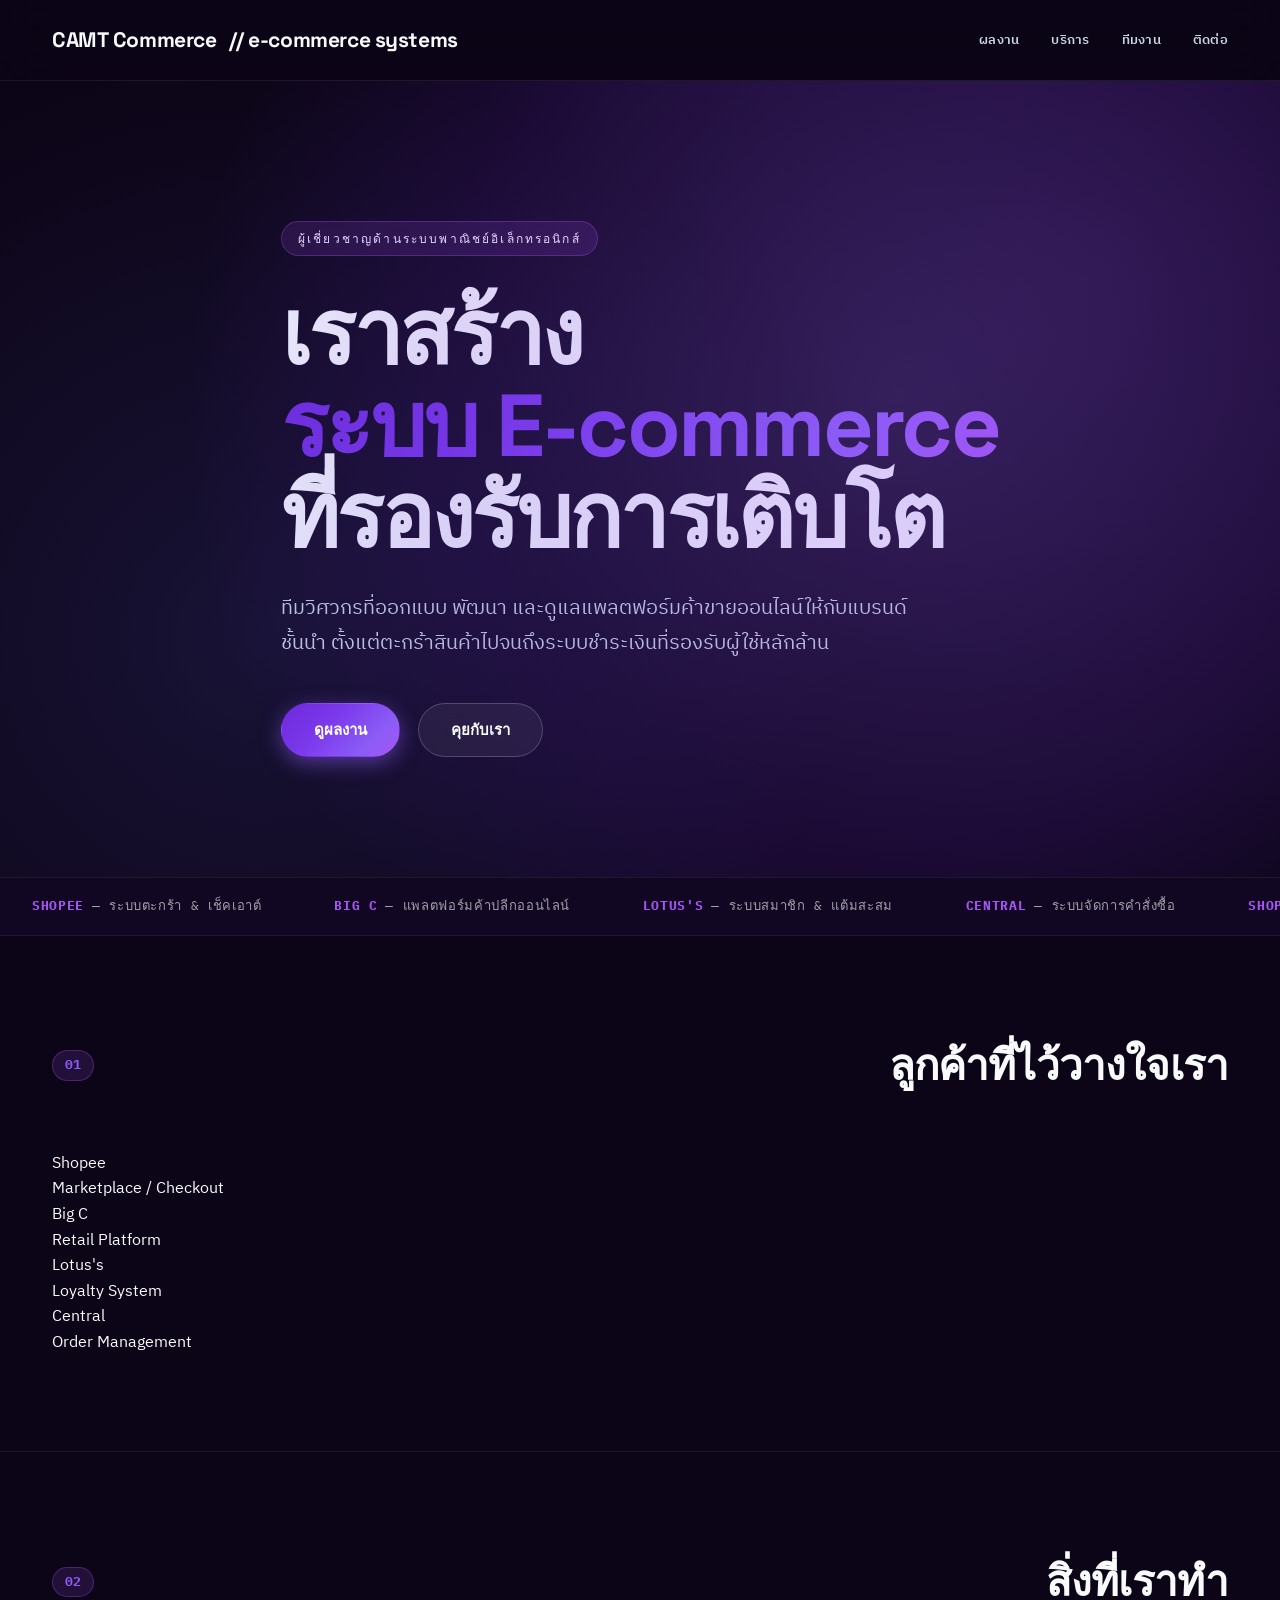
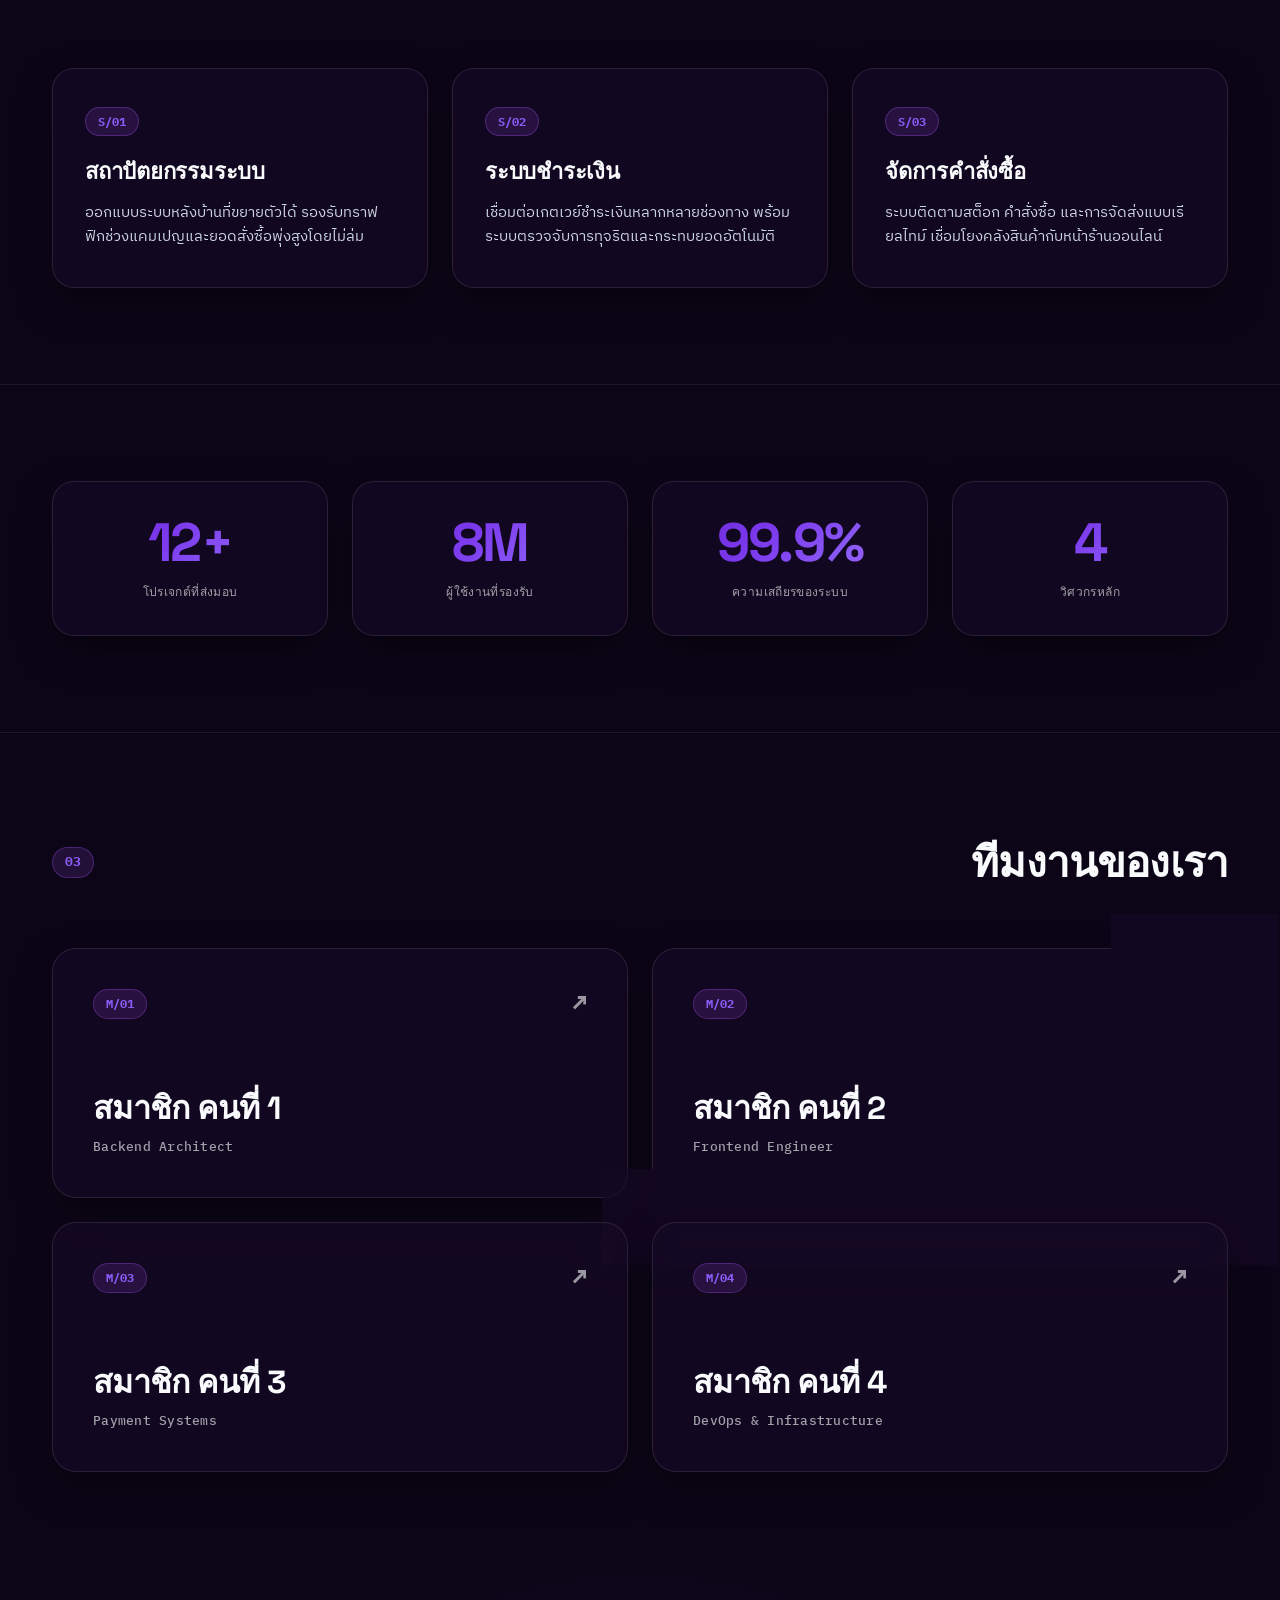
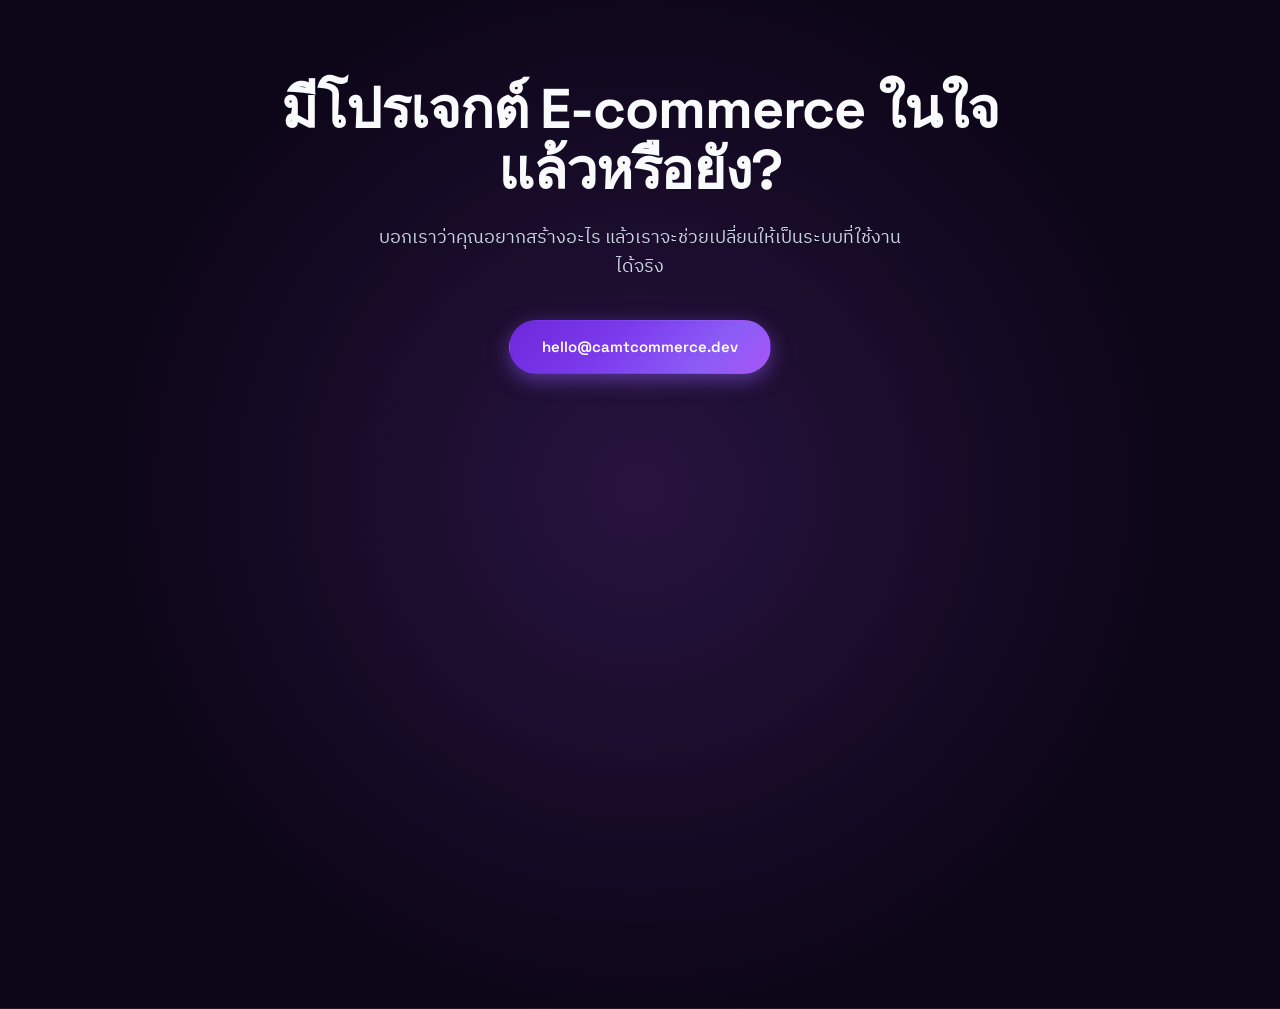
==== commit 22fcd517: "Merge branch 'Edite-Members-Bom' into Edite-Members-Bom" ====
--- a/Index.html
+++ b/Index.html
@@ -165,12 +165,31 @@
       <p>บอกเราว่าคุณอยากสร้างอะไร แล้วเราจะช่วยเปลี่ยนให้เป็นระบบที่ใช้งานได้จริง</p>
       <a class="btn solid" href="mailto:hello@camtcommerce.dev">hello@camtcommerce.dev</a>
     </div>
-  </section>
-
-  <footer class="foot">
-    <div class="wrap">
-      <span class="brand">CAMT Commerce</span>
-      <small>© 2026 — Built for scale.</small>
+    <div class="team">
+      <a class="member" href="Member1.html">
+        <span class="m-idx">M/01</span>
+        <span class="m-arrow">↗</span>
+        <span class="m-name">สมาชิก คนที่ 1</span>
+        <span class="m-role">Backend Architect</span>
+      </a>
+      <a class="member" href="portfolio/member-2.html">
+        <span class="m-idx">M/02</span>
+        <span class="m-arrow">↗</span>
+        <span class="m-name">สมาชิก คนที่ 2</span>
+        <span class="m-role">Frontend Engineer</span>
+      </a>
+      <a class="member" href="portfolio/member-3.html">
+        <span class="m-idx">M/03</span>
+        <span class="m-arrow">↗</span>
+        <span class="m-name">สมาชิก คนที่ 3</span>
+        <span class="m-role">Payment Systems</span>
+      </a>
+      <a class="member" href="portfolio/member-4.html">
+        <span class="m-idx">M/04</span>
+        <span class="m-arrow">↗</span>
+        <span class="m-name">สมาชิก คนที่ 4</span>
+        <span class="m-role">DevOps &amp; Infrastructure</span>
+      </a>
     </div>
   </footer>
 
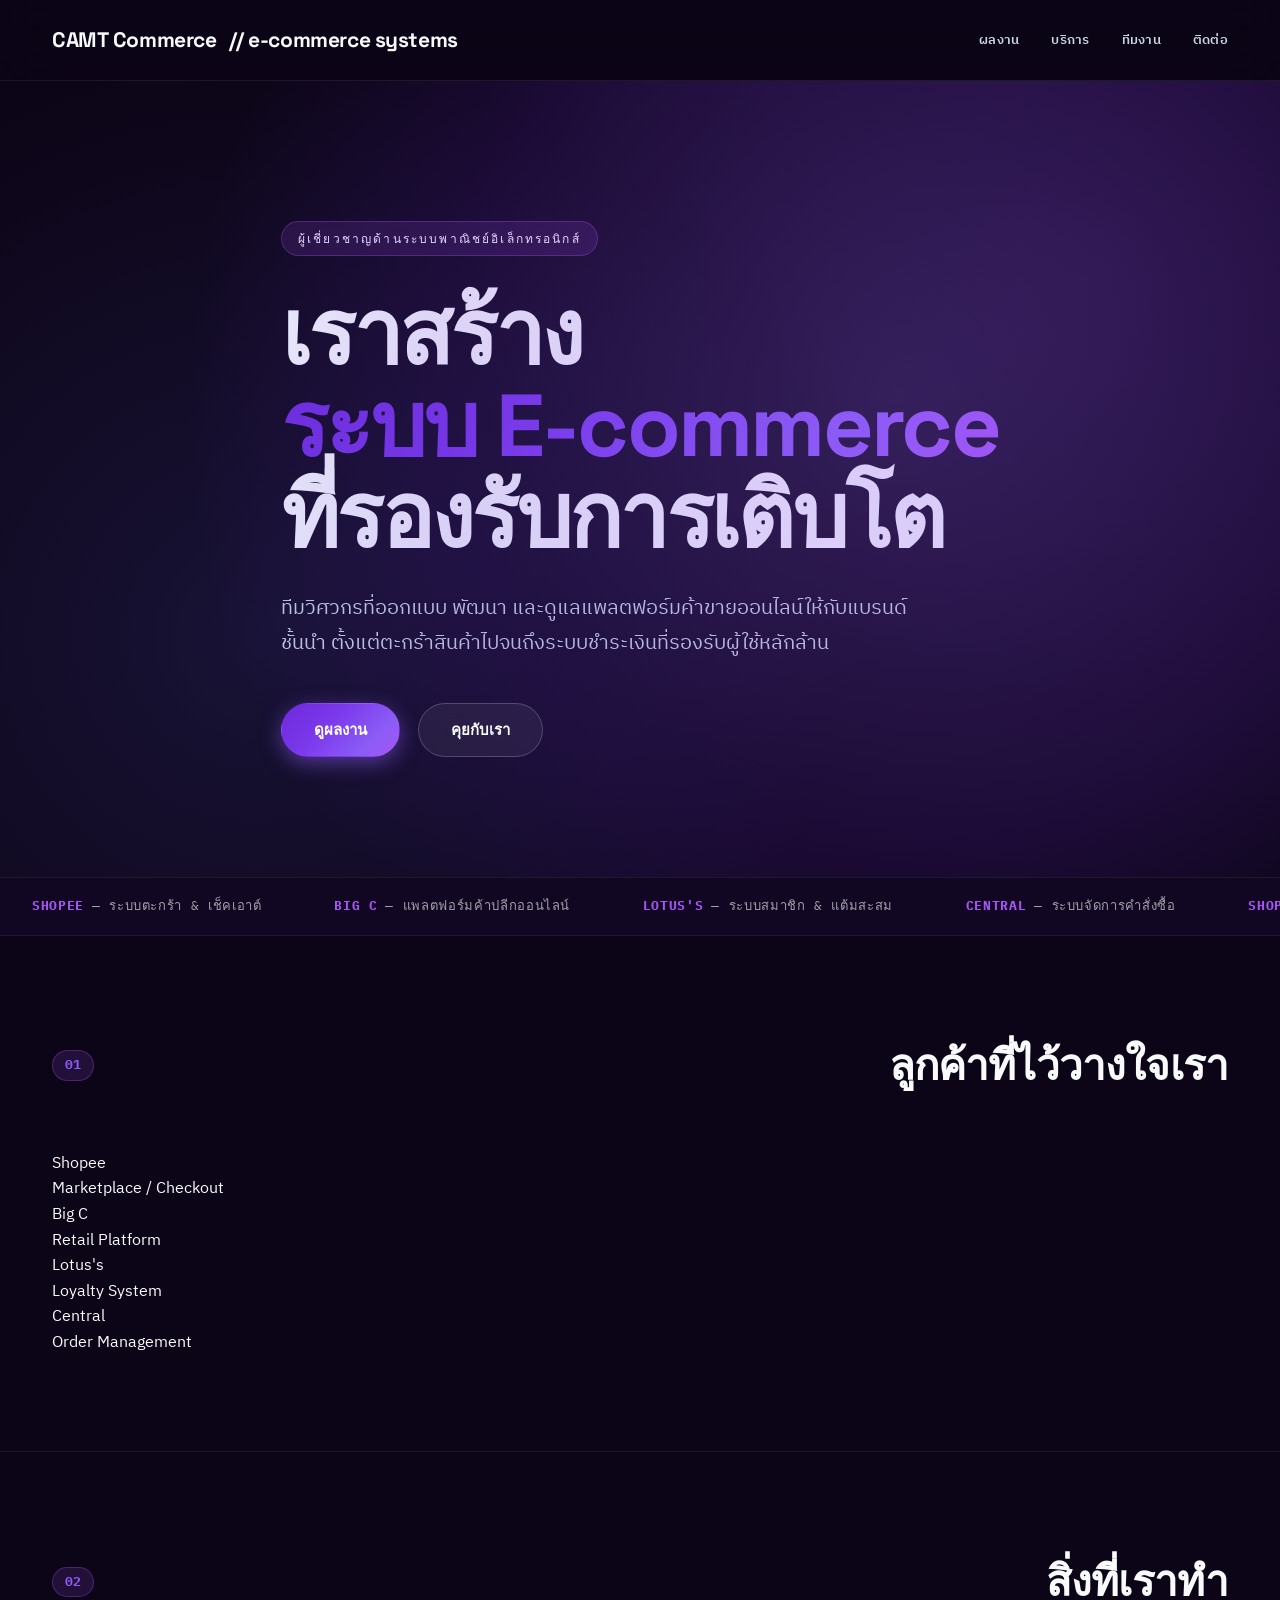
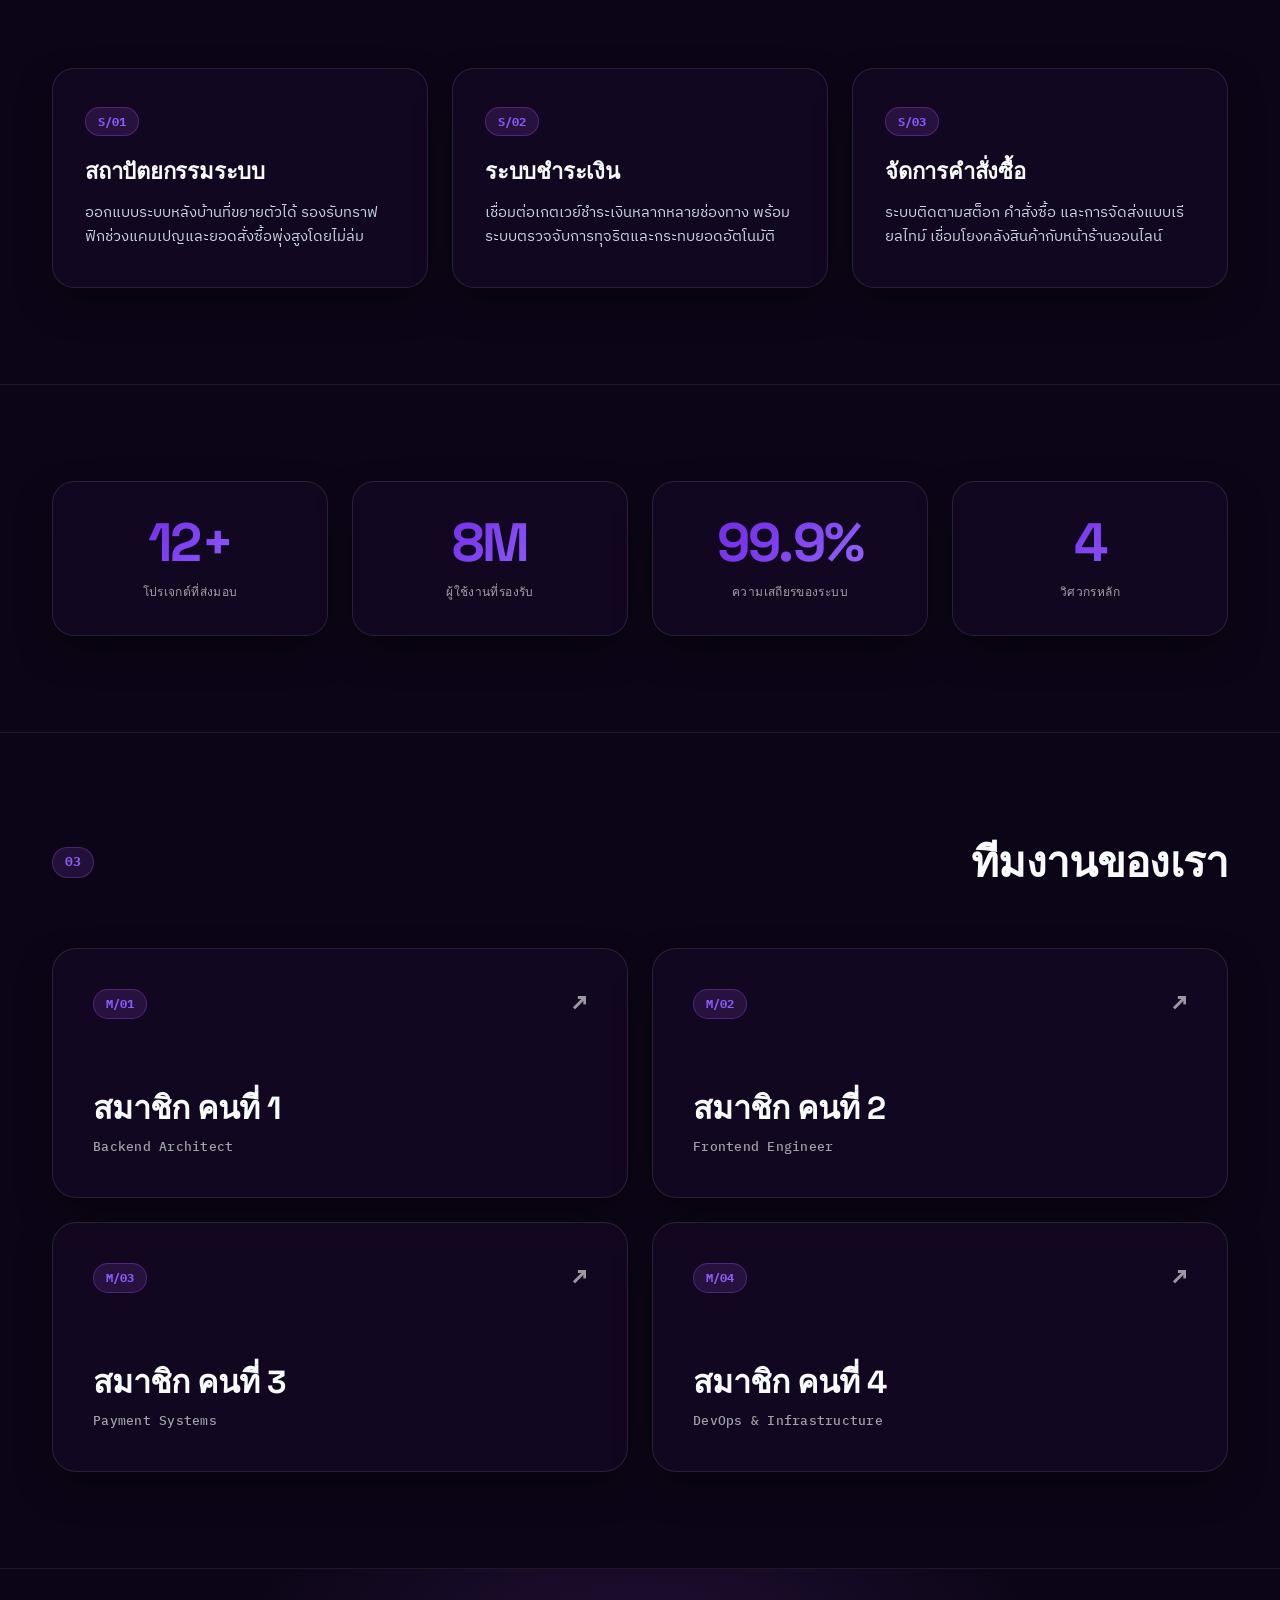
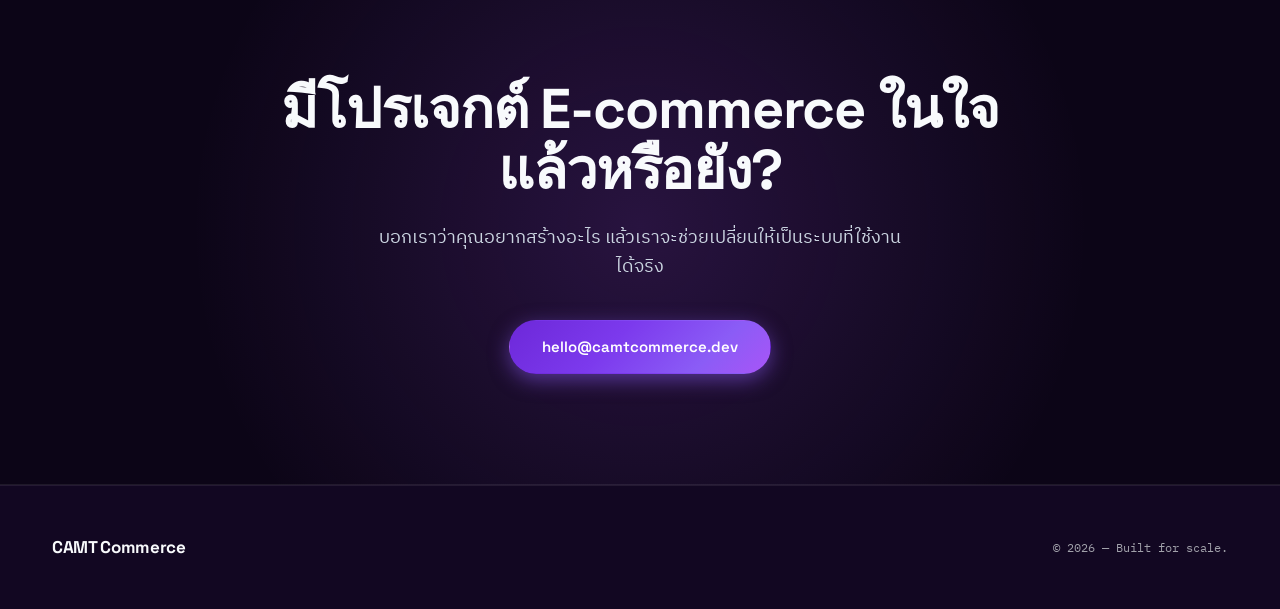
==== commit a8c29283: "Compele" ====
--- a/Index.html
+++ b/Index.html
@@ -1,169 +1,107 @@
 <!DOCTYPE html>
 <html lang="th">
-
 <head>
-  <meta charset="UTF-8">
-  <meta name="viewport" content="width=device-width, initial-scale=1.0">
-  <title>CAMT Commerce — ระบบ E-commerce ระดับองค์กร</title>
-  <link rel="stylesheet" href="main.css">
+<meta charset="UTF-8">
+<meta name="viewport" content="width=device-width, initial-scale=1.0">
+<title>CAMT Commerce — ระบบ E-commerce ระดับองค์กร</title>
+<link rel="stylesheet" href="main.css">
 </head>
-
 <body>
 
-  <header class="topbar">
-    <div class="wrap">
-      <a class="brand" href="index.html">CAMT&nbsp;Commerce<span>// e-commerce systems</span></a>
-      <nav class="nav">
-        <a href="#work">ผลงาน</a>
-        <a href="#services">บริการ</a>
-        <a href="#team">ทีมงาน</a>
-        <a href="#contact">ติดต่อ</a>
-      </nav>
+<header class="topbar">
+  <div class="wrap">
+    <a class="brand" href="index.html">CAMT&nbsp;Commerce<span>// e-commerce systems</span></a>
+    <nav class="nav">
+      <a href="#work">ผลงาน</a>
+      <a href="#services">บริการ</a>
+      <a href="#team">ทีมงาน</a>
+      <a href="#contact">ติดต่อ</a>
+    </nav>
+  </div>
+</header>
+
+<section class="hero">
+  <div class="wrap">
+    <div class="eyebrow">ผู้เชี่ยวชาญด้านระบบพาณิชย์อิเล็กทรอนิกส์</div>
+    <h1>เราสร้าง<br><em>ระบบ E-commerce</em><br>ที่รองรับการเติบโต</h1>
+    <p class="lead">ทีมวิศวกรที่ออกแบบ พัฒนา และดูแลแพลตฟอร์มค้าขายออนไลน์ให้กับแบรนด์ชั้นนำ ตั้งแต่ตะกร้าสินค้าไปจนถึงระบบชำระเงินที่รองรับผู้ใช้หลักล้าน</p>
+    <div class="hero-actions">
+      <a class="btn solid" href="#work">ดูผลงาน</a>
+      <a class="btn ghost" href="#contact">คุยกับเรา</a>
     </div>
-  </header>
+  </div>
+</section>
 
-  <section class="hero">
-    <div class="wrap">
-      <div class="eyebrow">ผู้เชี่ยวชาญด้านระบบพาณิชย์อิเล็กทรอนิกส์</div>
-      <h1>เราสร้าง<br><em>ระบบ E-commerce</em><br>ที่รองรับการเติบโต</h1>
-      <p class="lead">ทีมวิศวกรที่ออกแบบ พัฒนา และดูแลแพลตฟอร์มค้าขายออนไลน์ให้กับแบรนด์ชั้นนำ
-        ตั้งแต่ตะกร้าสินค้าไปจนถึงระบบชำระเงินที่รองรับผู้ใช้หลักล้าน</p>
-      <div class="hero-actions">
-        <a class="btn solid" href="#work">ดูผลงาน</a>
-        <a class="btn ghost" href="#contact">คุยกับเรา</a>
+<div class="ticker">
+  <div class="ticker-track">
+    <span><b>SHOPEE</b> — ระบบตะกร้า &amp; เช็คเอาต์</span>
+    <span><b>BIG C</b> — แพลตฟอร์มค้าปลีกออนไลน์</span>
+    <span><b>LOTUS'S</b> — ระบบสมาชิก &amp; แต้มสะสม</span>
+    <span><b>CENTRAL</b> — ระบบจัดการคำสั่งซื้อ</span>
+    <span><b>SHOPEE</b> — ระบบตะกร้า &amp; เช็คเอาต์</span>
+    <span><b>BIG C</b> — แพลตฟอร์มค้าปลีกออนไลน์</span>
+    <span><b>LOTUS'S</b> — ระบบสมาชิก &amp; แต้มสะสม</span>
+    <span><b>CENTRAL</b> — ระบบจัดการคำสั่งซื้อ</span>
+  </div>
+</div>
+
+<section class="section reveal" id="work">
+  <div class="wrap">
+    <div class="sec-head">
+      <span class="sec-num">01</span>
+      <h2 class="sec-title">ลูกค้าที่ไว้วางใจเรา</h2>
+    </div>
+    <div class="clients">
+      <div class="cell"><div class="cell-name">Shopee</div><div class="cell-tag">Marketplace / Checkout</div></div>
+      <div class="cell"><div class="cell-name">Big C</div><div class="cell-tag">Retail Platform</div></div>
+      <div class="cell"><div class="cell-name">Lotus's</div><div class="cell-tag">Loyalty System</div></div>
+      <div class="cell"><div class="cell-name">Central</div><div class="cell-tag">Order Management</div></div>
+    </div>
+  </div>
+</section>
+
+<section class="section reveal" id="services">
+  <div class="wrap">
+    <div class="sec-head">
+      <span class="sec-num">02</span>
+      <h2 class="sec-title">สิ่งที่เราทำ</h2>
+    </div>
+    <div class="services">
+      <div class="svc">
+        <div class="svc-idx">S/01</div>
+        <h3>สถาปัตยกรรมระบบ</h3>
+        <p>ออกแบบระบบหลังบ้านที่ขยายตัวได้ รองรับทราฟฟิกช่วงแคมเปญและยอดสั่งซื้อพุ่งสูงโดยไม่ล่ม</p>
+      </div>
+      <div class="svc">
+        <div class="svc-idx">S/02</div>
+        <h3>ระบบชำระเงิน</h3>
+        <p>เชื่อมต่อเกตเวย์ชำระเงินหลากหลายช่องทาง พร้อมระบบตรวจจับการทุจริตและกระทบยอดอัตโนมัติ</p>
+      </div>
+      <div class="svc">
+        <div class="svc-idx">S/03</div>
+        <h3>จัดการคำสั่งซื้อ</h3>
+        <p>ระบบติดตามสต็อก คำสั่งซื้อ และการจัดส่งแบบเรียลไทม์ เชื่อมโยงคลังสินค้ากับหน้าร้านออนไลน์</p>
       </div>
     </div>
-  </section>
+  </div>
+</section>
 
-  <div class="ticker">
-    <div class="ticker-track">
-      <span><b>SHOPEE</b> — ระบบตะกร้า &amp; เช็คเอาต์</span>
-      <span><b>BIG C</b> — แพลตฟอร์มค้าปลีกออนไลน์</span>
-      <span><b>LOTUS'S</b> — ระบบสมาชิก &amp; แต้มสะสม</span>
-      <span><b>CENTRAL</b> — ระบบจัดการคำสั่งซื้อ</span>
-      <span><b>SHOPEE</b> — ระบบตะกร้า &amp; เช็คเอาต์</span>
-      <span><b>BIG C</b> — แพลตฟอร์มค้าปลีกออนไลน์</span>
-      <span><b>LOTUS'S</b> — ระบบสมาชิก &amp; แต้มสะสม</span>
-      <span><b>CENTRAL</b> — ระบบจัดการคำสั่งซื้อ</span>
+<section class="section reveal">
+  <div class="wrap">
+    <div class="stats">
+      <div class="stat"><div class="n">12+</div><div class="l">โปรเจกต์ที่ส่งมอบ</div></div>
+      <div class="stat"><div class="n">8M</div><div class="l">ผู้ใช้งานที่รองรับ</div></div>
+      <div class="stat"><div class="n">99.9%</div><div class="l">ความเสถียรของระบบ</div></div>
+      <div class="stat"><div class="n">4</div><div class="l">วิศวกรหลัก</div></div>
     </div>
   </div>
+</section>
 
-  <section class="section reveal" id="work">
-    <div class="wrap">
-      <div class="sec-head">
-        <span class="sec-num">01</span>
-        <h2 class="sec-title">ลูกค้าที่ไว้วางใจเรา</h2>
-      </div>
-      <div class="clients">
-        <div class="cell">
-          <div class="cell-name">Shopee</div>
-          <div class="cell-tag">Marketplace / Checkout</div>
-        </div>
-        <div class="cell">
-          <div class="cell-name">Big C</div>
-          <div class="cell-tag">Retail Platform</div>
-        </div>
-        <div class="cell">
-          <div class="cell-name">Lotus's</div>
-          <div class="cell-tag">Loyalty System</div>
-        </div>
-        <div class="cell">
-          <div class="cell-name">Central</div>
-          <div class="cell-tag">Order Management</div>
-        </div>
-      </div>
-    </div>
-  </section>
-
-  <section class="section reveal" id="services">
-    <div class="wrap">
-      <div class="sec-head">
-        <span class="sec-num">02</span>
-        <h2 class="sec-title">สิ่งที่เราทำ</h2>
-      </div>
-      <div class="services">
-        <div class="svc">
-          <div class="svc-idx">S/01</div>
-          <h3>สถาปัตยกรรมระบบ</h3>
-          <p>ออกแบบระบบหลังบ้านที่ขยายตัวได้ รองรับทราฟฟิกช่วงแคมเปญและยอดสั่งซื้อพุ่งสูงโดยไม่ล่ม</p>
-        </div>
-        <div class="svc">
-          <div class="svc-idx">S/02</div>
-          <h3>ระบบชำระเงิน</h3>
-          <p>เชื่อมต่อเกตเวย์ชำระเงินหลากหลายช่องทาง พร้อมระบบตรวจจับการทุจริตและกระทบยอดอัตโนมัติ</p>
-        </div>
-        <div class="svc">
-          <div class="svc-idx">S/03</div>
-          <h3>จัดการคำสั่งซื้อ</h3>
-          <p>ระบบติดตามสต็อก คำสั่งซื้อ และการจัดส่งแบบเรียลไทม์ เชื่อมโยงคลังสินค้ากับหน้าร้านออนไลน์</p>
-        </div>
-      </div>
-    </div>
-  </section>
-
-  <section class="section reveal">
-    <div class="wrap">
-      <div class="stats">
-        <div class="stat">
-          <div class="n">12+</div>
-          <div class="l">โปรเจกต์ที่ส่งมอบ</div>
-        </div>
-        <div class="stat">
-          <div class="n">8M</div>
-          <div class="l">ผู้ใช้งานที่รองรับ</div>
-        </div>
-        <div class="stat">
-          <div class="n">99.9%</div>
-          <div class="l">ความเสถียรของระบบ</div>
-        </div>
-        <div class="stat">
-          <div class="n">4</div>
-          <div class="l">วิศวกรหลัก</div>
-        </div>
-      </div>
-    </div>
-  </section>
-
-  <section class="section reveal" id="team">
-    <div class="wrap">
-      <div class="sec-head">
-        <span class="sec-num">03</span>
-        <h2 class="sec-title">ทีมงานของเรา</h2>
-      </div>
-      <div class="team">
-        <a class="member" href="portfolio/member-1.html">
-          <span class="m-idx">M/01</span>
-          <span class="m-arrow">↗</span>
-          <span class="m-name">สมาชิก คนที่ 1</span>
-          <span class="m-role">Backend Architect</span>
-        </a>
-        <a class="member" href="portfolio/member-2.html">
-          <span class="m-idx">M/02</span>
-          <span class="m-arrow">↗</span>
-          <span class="m-name">สมาชิก คนที่ 2</span>
-          <span class="m-role">Frontend Engineer</span>
-        </a>
-        <a class="member" href="Member3.html">
-          <span class="m-idx">M/03</span>
-          <span class="m-arrow">↗</span>
-          <span class="m-name">สมาชิก คนที่ 3</span>
-          <span class="m-role">Payment Systems</span>
-        </a>
-        <a class="member" href="portfolio/member-4.html">
-          <span class="m-idx">M/04</span>
-          <span class="m-arrow">↗</span>
-          <span class="m-name">สมาชิก คนที่ 4</span>
-          <span class="m-role">DevOps &amp; Infrastructure</span>
-        </a>
-      </div>
-    </div>
-  </section>
-
-  <section class="cta" id="contact">
-    <div class="wrap">
-      <h2>มีโปรเจกต์ E-commerce ในใจแล้วหรือยัง?</h2>
-      <p>บอกเราว่าคุณอยากสร้างอะไร แล้วเราจะช่วยเปลี่ยนให้เป็นระบบที่ใช้งานได้จริง</p>
-      <a class="btn solid" href="mailto:hello@camtcommerce.dev">hello@camtcommerce.dev</a>
+<section class="section reveal" id="team">
+  <div class="wrap">
+    <div class="sec-head">
+      <span class="sec-num">03</span>
+      <h2 class="sec-title">ทีมงานของเรา</h2>
     </div>
     <div class="team">
       <a class="member" href="Member1.html">
@@ -191,39 +129,54 @@
         <span class="m-role">DevOps &amp; Infrastructure</span>
       </a>
     </div>
-  </footer>
+  </div>
+</section>
 
-  <script>
-    const observerOptions = { threshold: 0.1, rootMargin: '0px 0px -60px 0px' };
-    const observer = new IntersectionObserver(entries => {
-      entries.forEach(entry => {
-        if (entry.isIntersecting) {
-          entry.target.classList.add('in-view');
-          observer.unobserve(entry.target);
-        }
-      });
-    }, observerOptions);
-    document.querySelectorAll('.reveal').forEach(el => observer.observe(el));
+<section class="cta" id="contact">
+  <div class="wrap">
+    <h2>มีโปรเจกต์ E-commerce ในใจแล้วหรือยัง?</h2>
+    <p>บอกเราว่าคุณอยากสร้างอะไร แล้วเราจะช่วยเปลี่ยนให้เป็นระบบที่ใช้งานได้จริง</p>
+    <a class="btn solid" href="mailto:hello@camtcommerce.dev">hello@camtcommerce.dev</a>
+  </div>
+</section>
 
-    document.querySelectorAll('a[href^="#"]').forEach(anchor => {
-      anchor.addEventListener('click', e => {
-        const target = document.querySelector(anchor.getAttribute('href'));
-        if (target) {
-          e.preventDefault();
-          target.scrollIntoView({ behavior: 'smooth', block: 'start' });
-        }
-      });
-    });
+<footer class="foot">
+  <div class="wrap">
+    <span class="brand">CAMT Commerce</span>
+    <small>© 2026 — Built for scale.</small>
+  </div>
+</footer>
 
-    window.addEventListener('scroll', () => {
-      const hero = document.querySelector('.hero');
-      const scrolled = window.scrollY;
-      if (hero && scrolled < 600) {
-        hero.style.backgroundPosition = `0 ${scrolled * 0.4}px`;
-      }
-    });
-  </script>
+<script>
+const observerOptions = {threshold: 0.1, rootMargin: '0px 0px -60px 0px'};
+const observer = new IntersectionObserver(entries => {
+  entries.forEach(entry => {
+    if (entry.isIntersecting) {
+      entry.target.classList.add('in-view');
+      observer.unobserve(entry.target);
+    }
+  });
+}, observerOptions);
+document.querySelectorAll('.reveal').forEach(el => observer.observe(el));
+
+document.querySelectorAll('a[href^="#"]').forEach(anchor => {
+  anchor.addEventListener('click', e => {
+    const target = document.querySelector(anchor.getAttribute('href'));
+    if (target) {
+      e.preventDefault();
+      target.scrollIntoView({ behavior: 'smooth', block: 'start' });
+    }
+  });
+});
+
+window.addEventListener('scroll', () => {
+  const hero = document.querySelector('.hero');
+  const scrolled = window.scrollY;
+  if (hero && scrolled < 600) {
+    hero.style.backgroundPosition = `0 ${scrolled * 0.4}px`;
+  }
+});
+</script>
 
 </body>
-
 </html>
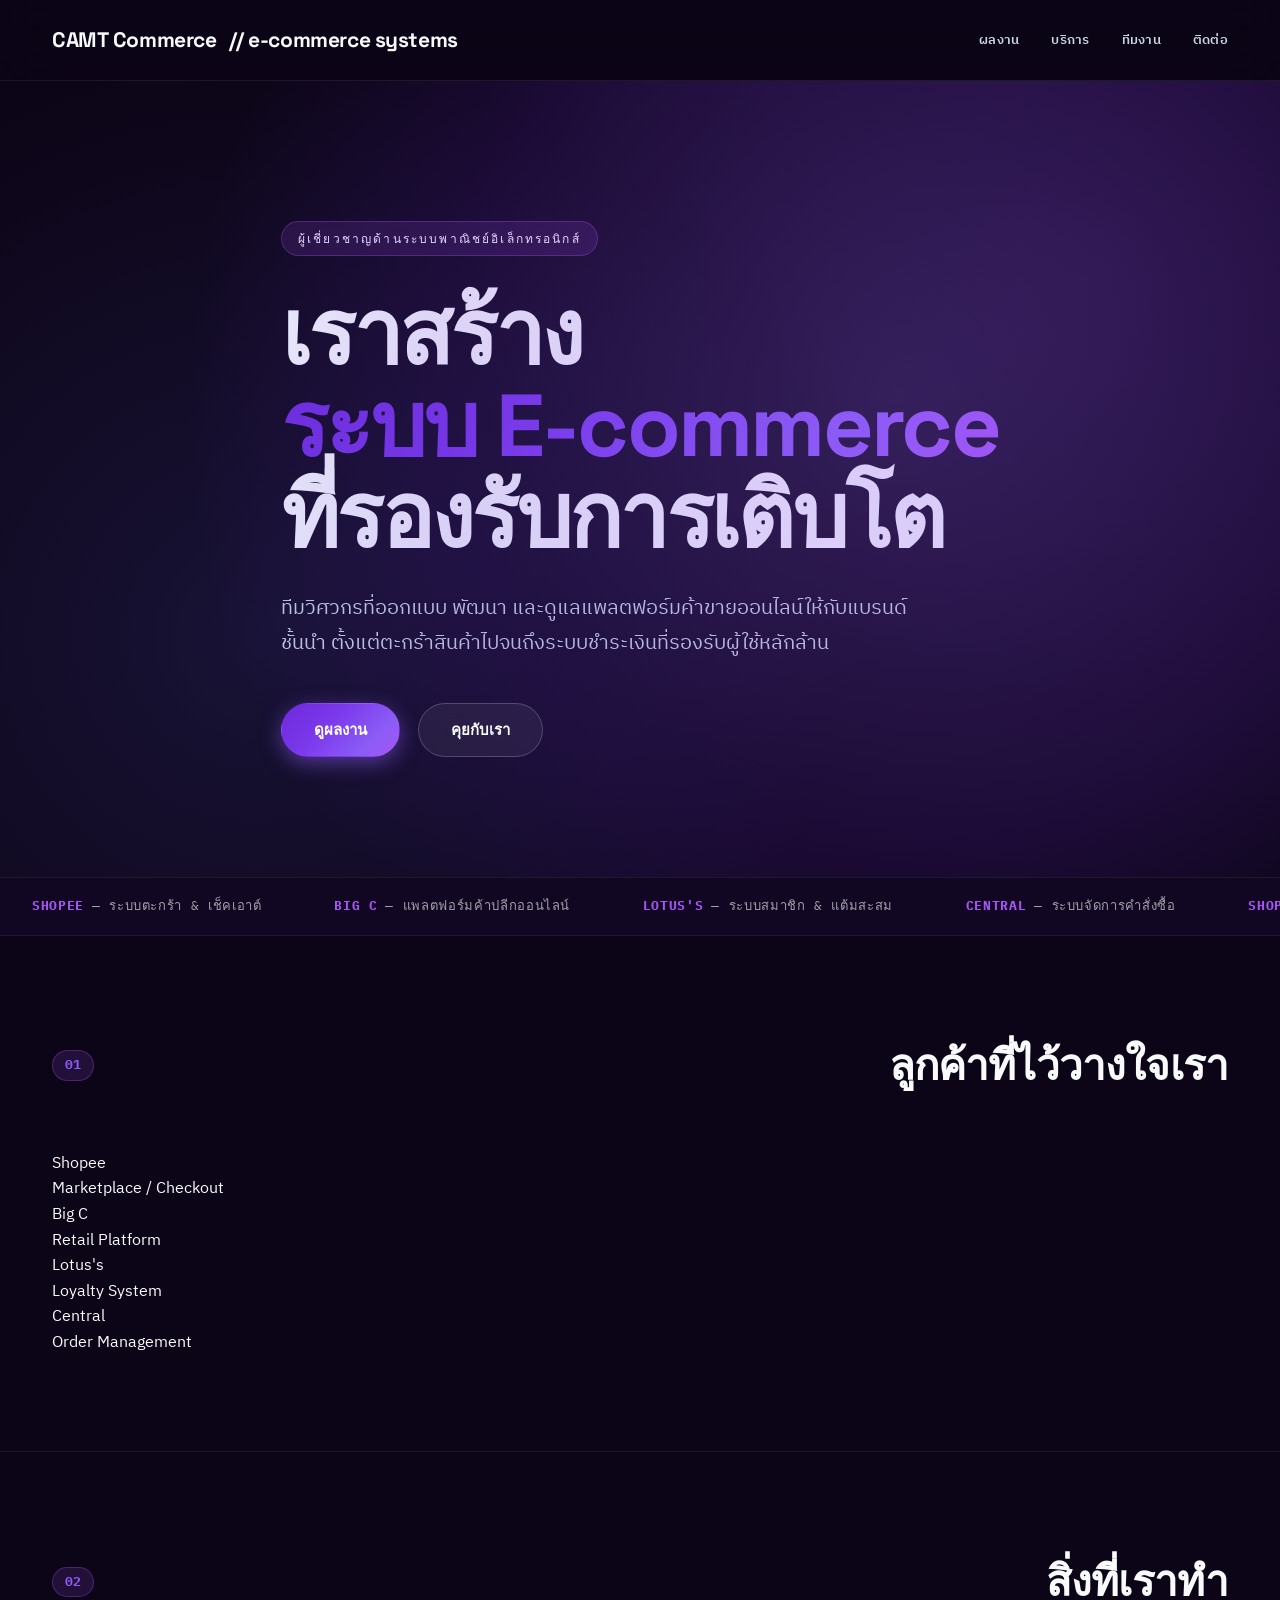
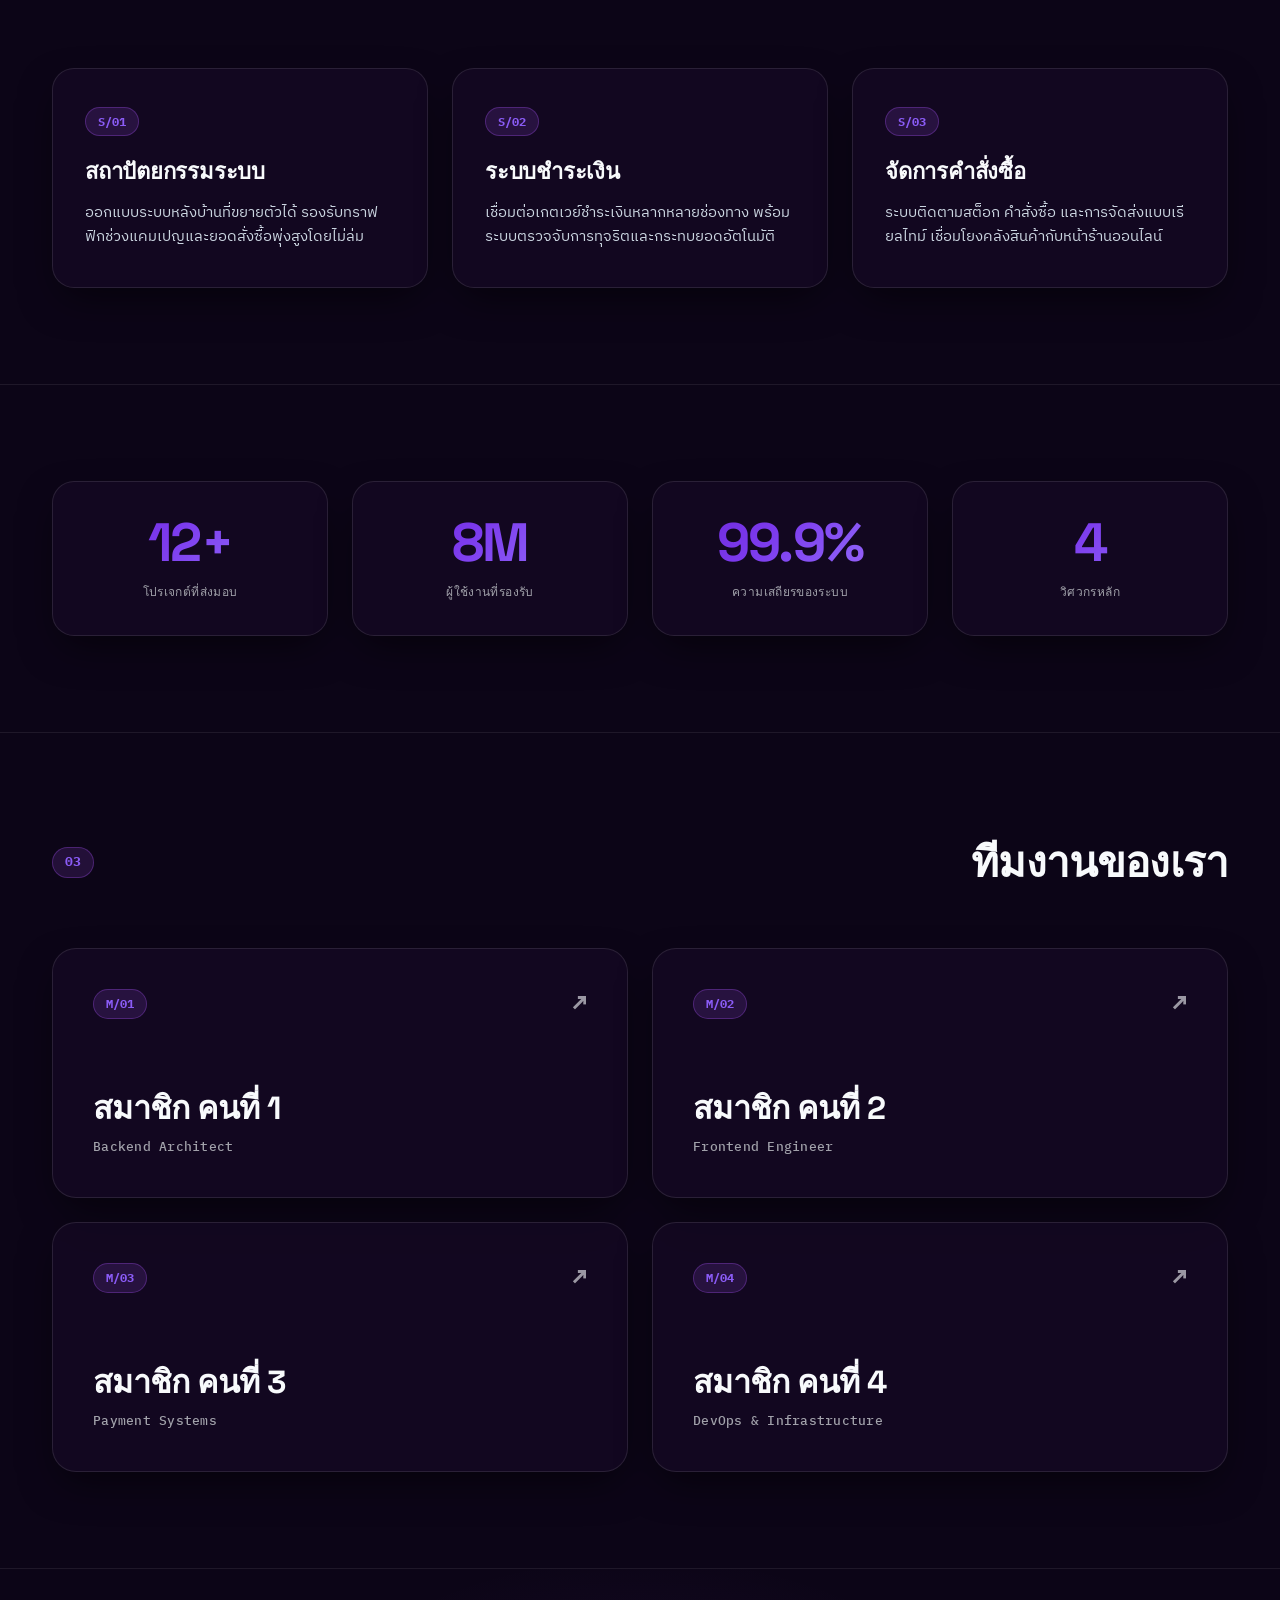
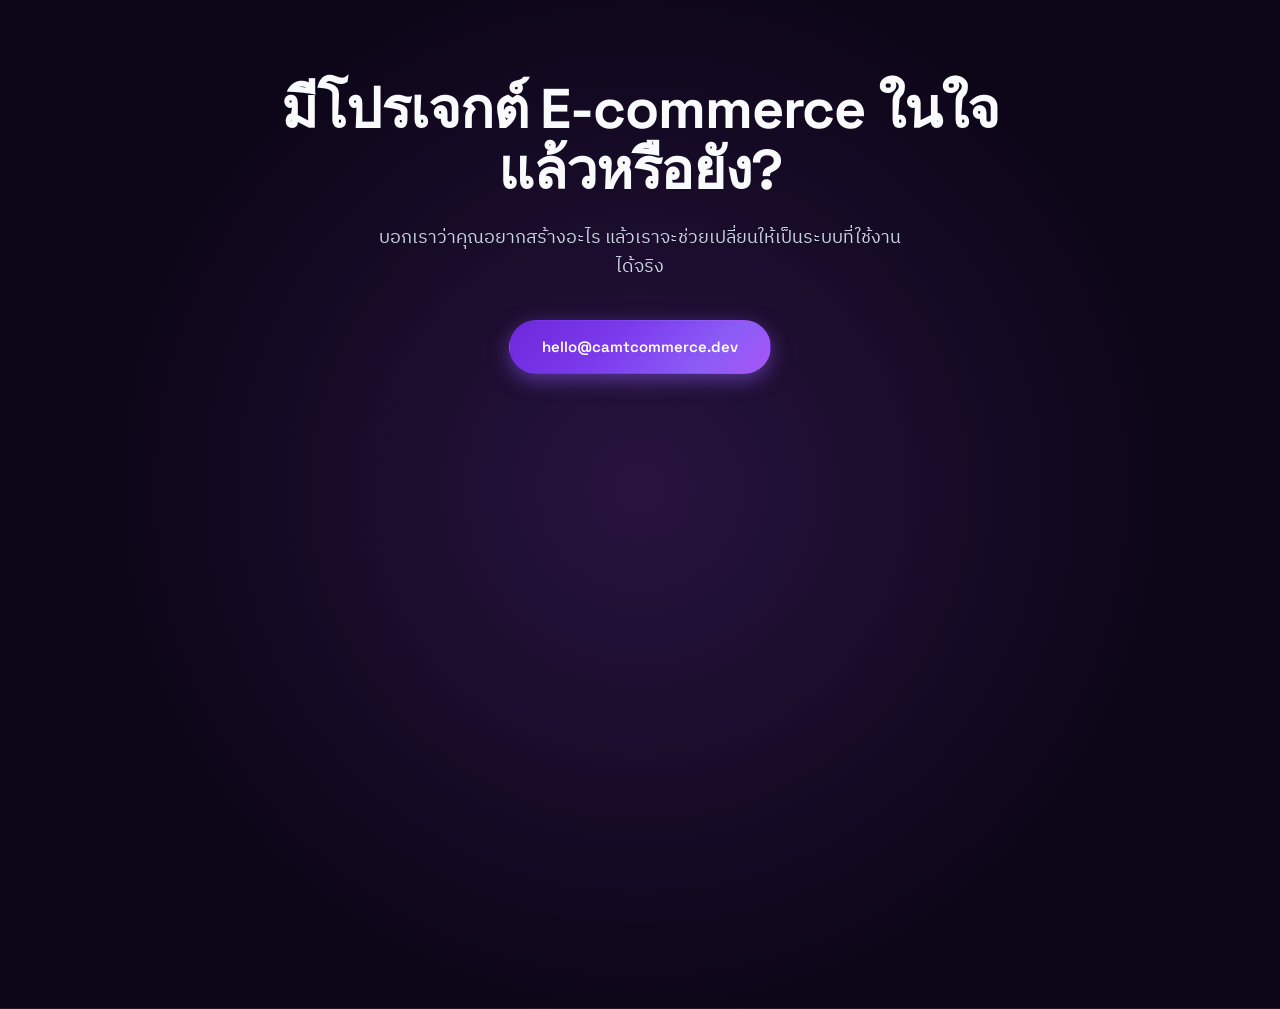
==== commit 33e55fec: "Merge pull request #4 from natakron-oss/main ทำหน้าmember1 ฝากฟ้าไปชื่อหน้าให้หน่อย" ====
--- a/Index.html
+++ b/Index.html
@@ -1,101 +1,128 @@
 <!DOCTYPE html>
 <html lang="th">
+
 <head>
-<meta charset="UTF-8">
-<meta name="viewport" content="width=device-width, initial-scale=1.0">
-<title>CAMT Commerce — ระบบ E-commerce ระดับองค์กร</title>
-<link rel="stylesheet" href="main.css">
+  <meta charset="UTF-8">
+  <meta name="viewport" content="width=device-width, initial-scale=1.0">
+  <title>CAMT Commerce — ระบบ E-commerce ระดับองค์กร</title>
+  <link rel="stylesheet" href="main.css">
 </head>
+
 <body>
 
-<header class="topbar">
-  <div class="wrap">
-    <a class="brand" href="index.html">CAMT&nbsp;Commerce<span>// e-commerce systems</span></a>
-    <nav class="nav">
-      <a href="#work">ผลงาน</a>
-      <a href="#services">บริการ</a>
-      <a href="#team">ทีมงาน</a>
-      <a href="#contact">ติดต่อ</a>
-    </nav>
+  <header class="topbar">
+    <div class="wrap">
+      <a class="brand" href="index.html">CAMT&nbsp;Commerce<span>// e-commerce systems</span></a>
+      <nav class="nav">
+        <a href="#work">ผลงาน</a>
+        <a href="#services">บริการ</a>
+        <a href="#team">ทีมงาน</a>
+        <a href="#contact">ติดต่อ</a>
+      </nav>
+    </div>
+  </header>
+
+  <section class="hero">
+    <div class="wrap">
+      <div class="eyebrow">ผู้เชี่ยวชาญด้านระบบพาณิชย์อิเล็กทรอนิกส์</div>
+      <h1>เราสร้าง<br><em>ระบบ E-commerce</em><br>ที่รองรับการเติบโต</h1>
+      <p class="lead">ทีมวิศวกรที่ออกแบบ พัฒนา และดูแลแพลตฟอร์มค้าขายออนไลน์ให้กับแบรนด์ชั้นนำ
+        ตั้งแต่ตะกร้าสินค้าไปจนถึงระบบชำระเงินที่รองรับผู้ใช้หลักล้าน</p>
+      <div class="hero-actions">
+        <a class="btn solid" href="#work">ดูผลงาน</a>
+        <a class="btn ghost" href="#contact">คุยกับเรา</a>
+      </div>
+    </div>
+  </section>
+
+  <div class="ticker">
+    <div class="ticker-track">
+      <span><b>SHOPEE</b> — ระบบตะกร้า &amp; เช็คเอาต์</span>
+      <span><b>BIG C</b> — แพลตฟอร์มค้าปลีกออนไลน์</span>
+      <span><b>LOTUS'S</b> — ระบบสมาชิก &amp; แต้มสะสม</span>
+      <span><b>CENTRAL</b> — ระบบจัดการคำสั่งซื้อ</span>
+      <span><b>SHOPEE</b> — ระบบตะกร้า &amp; เช็คเอาต์</span>
+      <span><b>BIG C</b> — แพลตฟอร์มค้าปลีกออนไลน์</span>
+      <span><b>LOTUS'S</b> — ระบบสมาชิก &amp; แต้มสะสม</span>
+      <span><b>CENTRAL</b> — ระบบจัดการคำสั่งซื้อ</span>
+    </div>
   </div>
-</header>
-
-<section class="hero">
-  <div class="wrap">
-    <div class="eyebrow">ผู้เชี่ยวชาญด้านระบบพาณิชย์อิเล็กทรอนิกส์</div>
-    <h1>เราสร้าง<br><em>ระบบ E-commerce</em><br>ที่รองรับการเติบโต</h1>
-    <p class="lead">ทีมวิศวกรที่ออกแบบ พัฒนา และดูแลแพลตฟอร์มค้าขายออนไลน์ให้กับแบรนด์ชั้นนำ ตั้งแต่ตะกร้าสินค้าไปจนถึงระบบชำระเงินที่รองรับผู้ใช้หลักล้าน</p>
-    <div class="hero-actions">
-      <a class="btn solid" href="#work">ดูผลงาน</a>
-      <a class="btn ghost" href="#contact">คุยกับเรา</a>
-    </div>
-  </div>
-</section>
-
-<div class="ticker">
-  <div class="ticker-track">
-    <span><b>SHOPEE</b> — ระบบตะกร้า &amp; เช็คเอาต์</span>
-    <span><b>BIG C</b> — แพลตฟอร์มค้าปลีกออนไลน์</span>
-    <span><b>LOTUS'S</b> — ระบบสมาชิก &amp; แต้มสะสม</span>
-    <span><b>CENTRAL</b> — ระบบจัดการคำสั่งซื้อ</span>
-    <span><b>SHOPEE</b> — ระบบตะกร้า &amp; เช็คเอาต์</span>
-    <span><b>BIG C</b> — แพลตฟอร์มค้าปลีกออนไลน์</span>
-    <span><b>LOTUS'S</b> — ระบบสมาชิก &amp; แต้มสะสม</span>
-    <span><b>CENTRAL</b> — ระบบจัดการคำสั่งซื้อ</span>
-  </div>
-</div>
-
-<section class="section reveal" id="work">
-  <div class="wrap">
-    <div class="sec-head">
-      <span class="sec-num">01</span>
-      <h2 class="sec-title">ลูกค้าที่ไว้วางใจเรา</h2>
-    </div>
-    <div class="clients">
-      <div class="cell"><div class="cell-name">Shopee</div><div class="cell-tag">Marketplace / Checkout</div></div>
-      <div class="cell"><div class="cell-name">Big C</div><div class="cell-tag">Retail Platform</div></div>
-      <div class="cell"><div class="cell-name">Lotus's</div><div class="cell-tag">Loyalty System</div></div>
-      <div class="cell"><div class="cell-name">Central</div><div class="cell-tag">Order Management</div></div>
-    </div>
-  </div>
-</section>
-
-<section class="section reveal" id="services">
-  <div class="wrap">
-    <div class="sec-head">
-      <span class="sec-num">02</span>
-      <h2 class="sec-title">สิ่งที่เราทำ</h2>
-    </div>
-    <div class="services">
-      <div class="svc">
-        <div class="svc-idx">S/01</div>
-        <h3>สถาปัตยกรรมระบบ</h3>
-        <p>ออกแบบระบบหลังบ้านที่ขยายตัวได้ รองรับทราฟฟิกช่วงแคมเปญและยอดสั่งซื้อพุ่งสูงโดยไม่ล่ม</p>
-      </div>
-      <div class="svc">
-        <div class="svc-idx">S/02</div>
-        <h3>ระบบชำระเงิน</h3>
-        <p>เชื่อมต่อเกตเวย์ชำระเงินหลากหลายช่องทาง พร้อมระบบตรวจจับการทุจริตและกระทบยอดอัตโนมัติ</p>
-      </div>
-      <div class="svc">
-        <div class="svc-idx">S/03</div>
-        <h3>จัดการคำสั่งซื้อ</h3>
-        <p>ระบบติดตามสต็อก คำสั่งซื้อ และการจัดส่งแบบเรียลไทม์ เชื่อมโยงคลังสินค้ากับหน้าร้านออนไลน์</p>
-      </div>
-    </div>
-  </div>
-</section>
-
-<section class="section reveal">
-  <div class="wrap">
-    <div class="stats">
-      <div class="stat"><div class="n">12+</div><div class="l">โปรเจกต์ที่ส่งมอบ</div></div>
-      <div class="stat"><div class="n">8M</div><div class="l">ผู้ใช้งานที่รองรับ</div></div>
-      <div class="stat"><div class="n">99.9%</div><div class="l">ความเสถียรของระบบ</div></div>
-      <div class="stat"><div class="n">4</div><div class="l">วิศวกรหลัก</div></div>
-    </div>
-  </div>
-</section>
+
+  <section class="section reveal" id="work">
+    <div class="wrap">
+      <div class="sec-head">
+        <span class="sec-num">01</span>
+        <h2 class="sec-title">ลูกค้าที่ไว้วางใจเรา</h2>
+      </div>
+      <div class="clients">
+        <div class="cell">
+          <div class="cell-name">Shopee</div>
+          <div class="cell-tag">Marketplace / Checkout</div>
+        </div>
+        <div class="cell">
+          <div class="cell-name">Big C</div>
+          <div class="cell-tag">Retail Platform</div>
+        </div>
+        <div class="cell">
+          <div class="cell-name">Lotus's</div>
+          <div class="cell-tag">Loyalty System</div>
+        </div>
+        <div class="cell">
+          <div class="cell-name">Central</div>
+          <div class="cell-tag">Order Management</div>
+        </div>
+      </div>
+    </div>
+  </section>
+
+  <section class="section reveal" id="services">
+    <div class="wrap">
+      <div class="sec-head">
+        <span class="sec-num">02</span>
+        <h2 class="sec-title">สิ่งที่เราทำ</h2>
+      </div>
+      <div class="services">
+        <div class="svc">
+          <div class="svc-idx">S/01</div>
+          <h3>สถาปัตยกรรมระบบ</h3>
+          <p>ออกแบบระบบหลังบ้านที่ขยายตัวได้ รองรับทราฟฟิกช่วงแคมเปญและยอดสั่งซื้อพุ่งสูงโดยไม่ล่ม</p>
+        </div>
+        <div class="svc">
+          <div class="svc-idx">S/02</div>
+          <h3>ระบบชำระเงิน</h3>
+          <p>เชื่อมต่อเกตเวย์ชำระเงินหลากหลายช่องทาง พร้อมระบบตรวจจับการทุจริตและกระทบยอดอัตโนมัติ</p>
+        </div>
+        <div class="svc">
+          <div class="svc-idx">S/03</div>
+          <h3>จัดการคำสั่งซื้อ</h3>
+          <p>ระบบติดตามสต็อก คำสั่งซื้อ และการจัดส่งแบบเรียลไทม์ เชื่อมโยงคลังสินค้ากับหน้าร้านออนไลน์</p>
+        </div>
+      </div>
+    </div>
+  </section>
+
+  <section class="section reveal">
+    <div class="wrap">
+      <div class="stats">
+        <div class="stat">
+          <div class="n">12+</div>
+          <div class="l">โปรเจกต์ที่ส่งมอบ</div>
+        </div>
+        <div class="stat">
+          <div class="n">8M</div>
+          <div class="l">ผู้ใช้งานที่รองรับ</div>
+        </div>
+        <div class="stat">
+          <div class="n">99.9%</div>
+          <div class="l">ความเสถียรของระบบ</div>
+        </div>
+        <div class="stat">
+          <div class="n">4</div>
+          <div class="l">วิศวกรหลัก</div>
+        </div>
+      </div>
+    </div>
+  </section>
 
 <section class="section reveal" id="team">
   <div class="wrap">
@@ -104,6 +131,41 @@
       <h2 class="sec-title">ทีมงานของเรา</h2>
     </div>
     <div class="team">
+      <a class="member" href="portfolio/member-1.html">
+        <span class="m-idx">M/01</span>
+        <span class="m-arrow">↗</span>
+        <span class="m-name">สมาชิก คนที่ 1</span>
+        <span class="m-role">Backend Architect</span>
+      </a>
+      <a class="member" href="portfolio/member-2.html">
+        <span class="m-idx">M/02</span>
+        <span class="m-arrow">↗</span>
+        <span class="m-name">สมาชิก คนที่ 2</span>
+        <span class="m-role">Frontend Engineer</span>
+      </a>
+      <a class="member" href="portfolio/member-3.html">
+        <span class="m-idx">M/03</span>
+        <span class="m-arrow">↗</span>
+        <span class="m-name">สมาชิก คนที่ 3</span>
+        <span class="m-role">Payment Systems</span>
+      </a>
+      <a class="member" href="portfolio/member-4.html">
+        <span class="m-idx">M/04</span>
+        <span class="m-arrow">↗</span>
+        <span class="m-name">สมาชิก คนที่ 4</span>
+        <span class="m-role">DevOps &amp; Infrastructure</span>
+      </a>
+    </div>
+  </div>
+</section>
+
+  <section class="cta" id="contact">
+    <div class="wrap">
+      <h2>มีโปรเจกต์ E-commerce ในใจแล้วหรือยัง?</h2>
+      <p>บอกเราว่าคุณอยากสร้างอะไร แล้วเราจะช่วยเปลี่ยนให้เป็นระบบที่ใช้งานได้จริง</p>
+      <a class="btn solid" href="mailto:hello@camtcommerce.dev">hello@camtcommerce.dev</a>
+    </div>
+    <div class="team">
       <a class="member" href="Member1.html">
         <span class="m-idx">M/01</span>
         <span class="m-arrow">↗</span>
@@ -129,54 +191,39 @@
         <span class="m-role">DevOps &amp; Infrastructure</span>
       </a>
     </div>
-  </div>
-</section>
-
-<section class="cta" id="contact">
-  <div class="wrap">
-    <h2>มีโปรเจกต์ E-commerce ในใจแล้วหรือยัง?</h2>
-    <p>บอกเราว่าคุณอยากสร้างอะไร แล้วเราจะช่วยเปลี่ยนให้เป็นระบบที่ใช้งานได้จริง</p>
-    <a class="btn solid" href="mailto:hello@camtcommerce.dev">hello@camtcommerce.dev</a>
-  </div>
-</section>
-
-<footer class="foot">
-  <div class="wrap">
-    <span class="brand">CAMT Commerce</span>
-    <small>© 2026 — Built for scale.</small>
-  </div>
-</footer>
-
-<script>
-const observerOptions = {threshold: 0.1, rootMargin: '0px 0px -60px 0px'};
-const observer = new IntersectionObserver(entries => {
-  entries.forEach(entry => {
-    if (entry.isIntersecting) {
-      entry.target.classList.add('in-view');
-      observer.unobserve(entry.target);
-    }
-  });
-}, observerOptions);
-document.querySelectorAll('.reveal').forEach(el => observer.observe(el));
-
-document.querySelectorAll('a[href^="#"]').forEach(anchor => {
-  anchor.addEventListener('click', e => {
-    const target = document.querySelector(anchor.getAttribute('href'));
-    if (target) {
-      e.preventDefault();
-      target.scrollIntoView({ behavior: 'smooth', block: 'start' });
-    }
-  });
-});
-
-window.addEventListener('scroll', () => {
-  const hero = document.querySelector('.hero');
-  const scrolled = window.scrollY;
-  if (hero && scrolled < 600) {
-    hero.style.backgroundPosition = `0 ${scrolled * 0.4}px`;
-  }
-});
-</script>
+  </footer>
+
+  <script>
+    const observerOptions = { threshold: 0.1, rootMargin: '0px 0px -60px 0px' };
+    const observer = new IntersectionObserver(entries => {
+      entries.forEach(entry => {
+        if (entry.isIntersecting) {
+          entry.target.classList.add('in-view');
+          observer.unobserve(entry.target);
+        }
+      });
+    }, observerOptions);
+    document.querySelectorAll('.reveal').forEach(el => observer.observe(el));
+
+    document.querySelectorAll('a[href^="#"]').forEach(anchor => {
+      anchor.addEventListener('click', e => {
+        const target = document.querySelector(anchor.getAttribute('href'));
+        if (target) {
+          e.preventDefault();
+          target.scrollIntoView({ behavior: 'smooth', block: 'start' });
+        }
+      });
+    });
+
+    window.addEventListener('scroll', () => {
+      const hero = document.querySelector('.hero');
+      const scrolled = window.scrollY;
+      if (hero && scrolled < 600) {
+        hero.style.backgroundPosition = `0 ${scrolled * 0.4}px`;
+      }
+    });
+  </script>
 
 </body>
+
 </html>
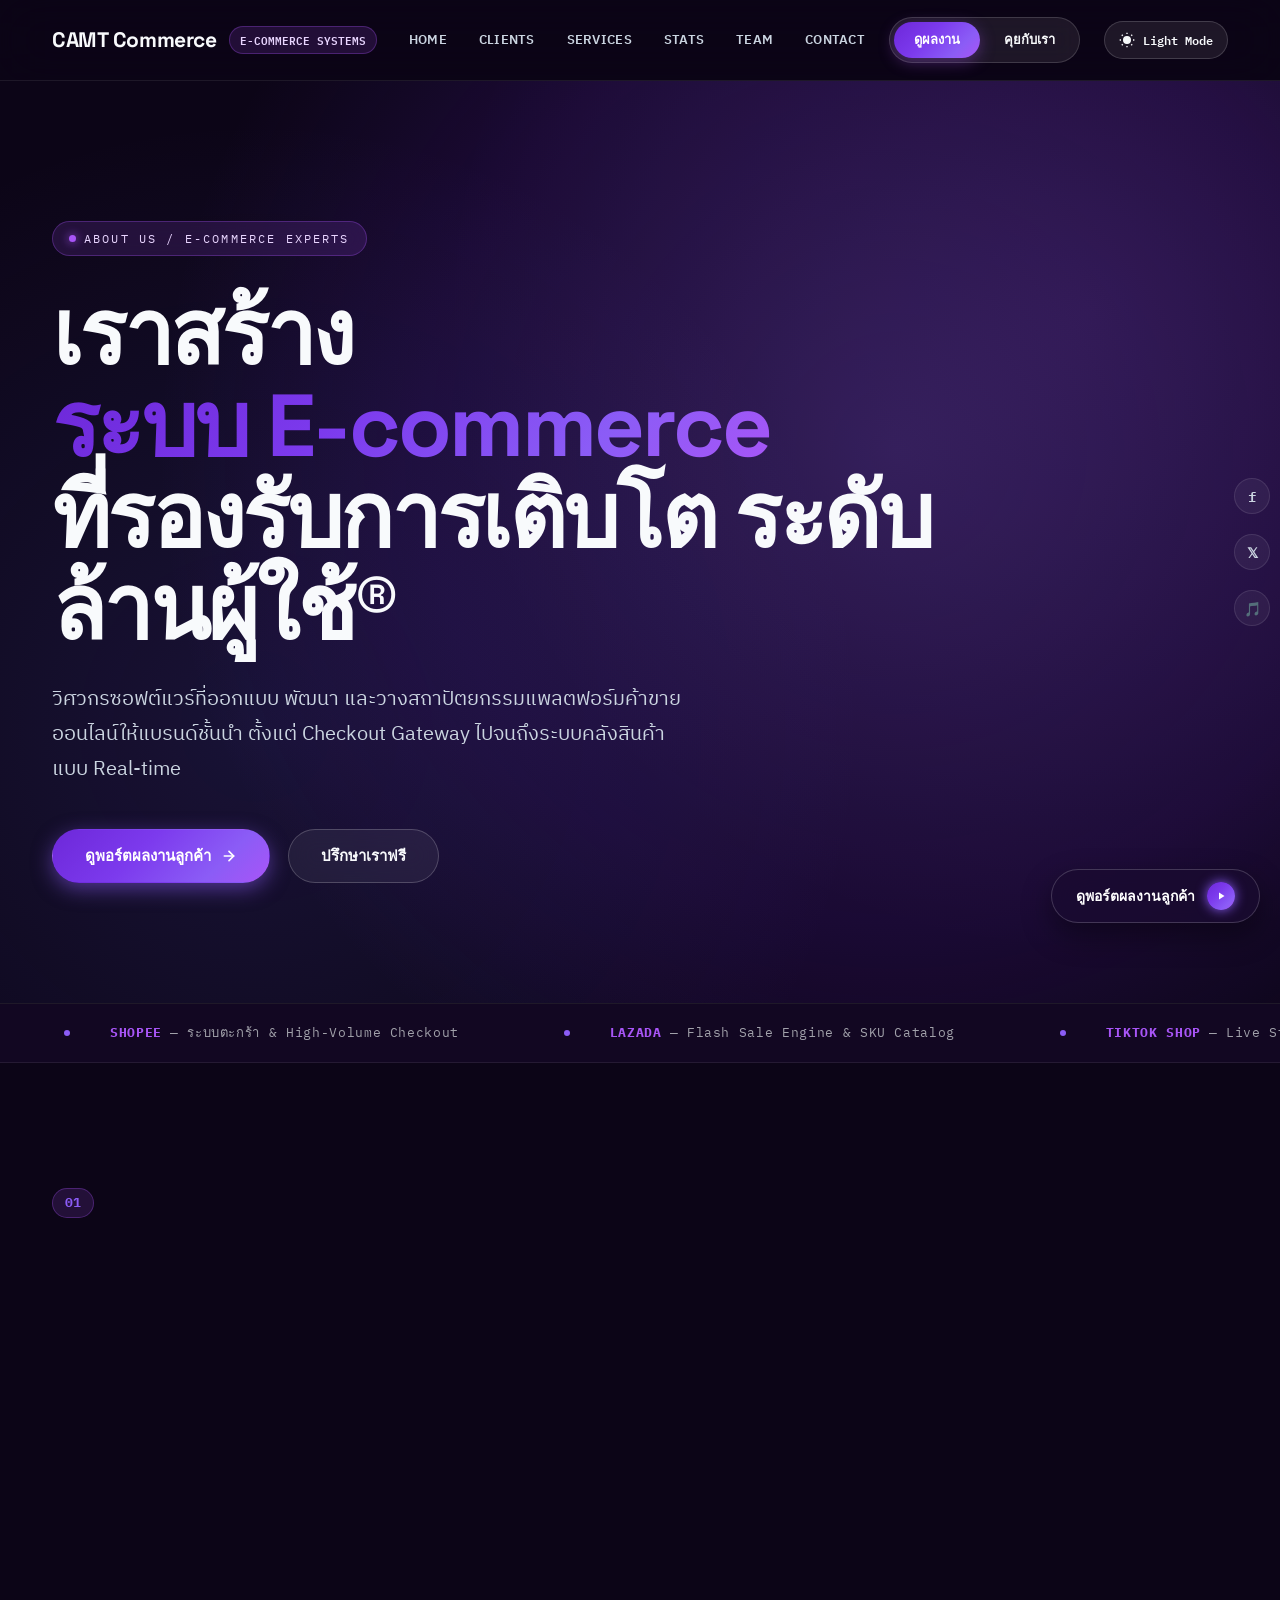
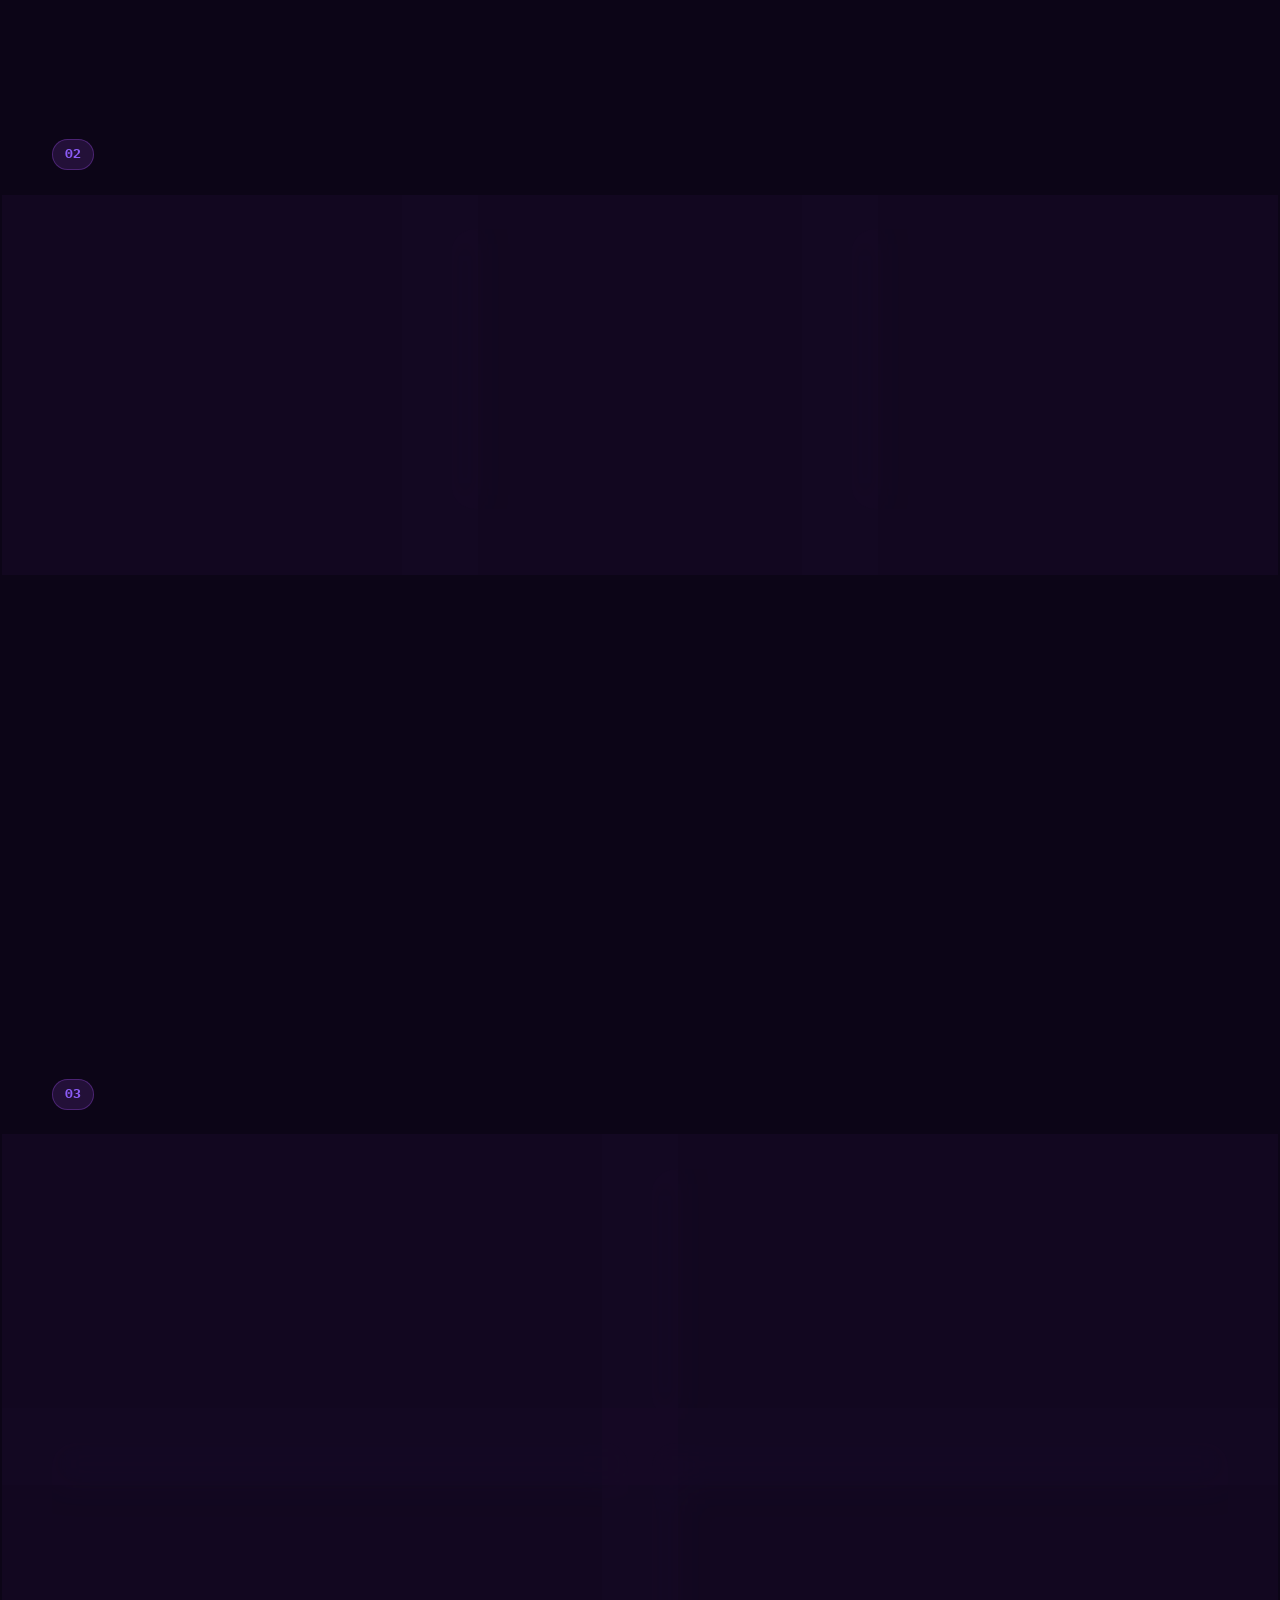
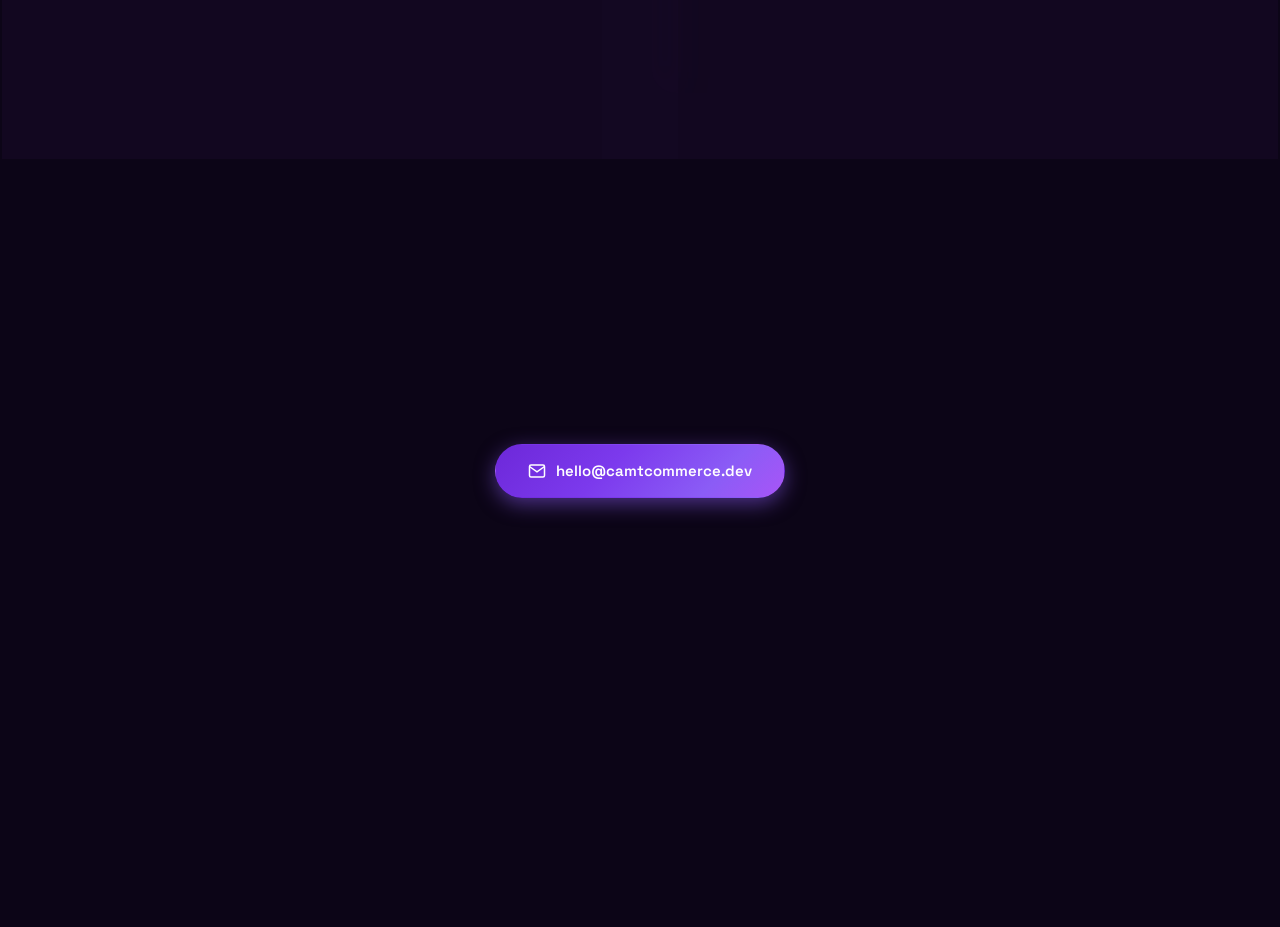
==== commit 10dcfe49: "Merge branch 'main' into Edite-Member-Dew" ====
--- a/Index.html
+++ b/Index.html
@@ -1,228 +1,520 @@
 <!DOCTYPE html>
-<html lang="th">
-
+<html lang="th" data-theme="dark">
 <head>
-  <meta charset="UTF-8">
-  <meta name="viewport" content="width=device-width, initial-scale=1.0">
-  <title>CAMT Commerce — ระบบ E-commerce ระดับองค์กร</title>
-  <link rel="stylesheet" href="main.css">
+<meta charset="UTF-8">
+<meta name="viewport" content="width=device-width, initial-scale=1.0">
+<meta name="description" content="CAMT Commerce — ผู้เชี่ยวชาญด้านการออกแบบ พัฒนา และดูแลระบบ E-commerce ระดับองค์กร สำหรับ Shopee, Lazada, TikTok Shop, Central และแบรนด์ชั้นนำ">
+<title>CAMT Commerce — ระบบ E-commerce ระดับองค์กร</title>
+<link rel="stylesheet" href="main.css">
 </head>
 
 <body>
 
-  <header class="topbar">
-    <div class="wrap">
-      <a class="brand" href="index.html">CAMT&nbsp;Commerce<span>// e-commerce systems</span></a>
+<!-- Header Navigation -->
+<header class="topbar">
+  <div class="wrap">
+    <a class="brand" href="Index.html">
+      CAMT&nbsp;Commerce
+      <span class="brand-badge">E-COMMERCE SYSTEMS</span>
+    </a>
+    
+    <div class="topbar-right">
       <nav class="nav">
-        <a href="#work">ผลงาน</a>
-        <a href="#services">บริการ</a>
-        <a href="#team">ทีมงาน</a>
-        <a href="#contact">ติดต่อ</a>
+        <a href="#hero">HOME</a>
+        <a href="#work">CLIENTS</a>
+        <a href="#services">SERVICES</a>
+        <a href="#stats">STATS</a>
+        <a href="#team">TEAM</a>
+        <a href="#contact">CONTACT</a>
       </nav>
-    </div>
-  </header>
-
-  <section class="hero">
-    <div class="wrap">
-      <div class="eyebrow">ผู้เชี่ยวชาญด้านระบบพาณิชย์อิเล็กทรอนิกส์</div>
-      <h1>เราสร้าง<br><em>ระบบ E-commerce</em><br>ที่รองรับการเติบโต</h1>
-      <p class="lead">ทีมวิศวกรที่ออกแบบ พัฒนา และดูแลแพลตฟอร์มค้าขายออนไลน์ให้กับแบรนด์ชั้นนำ
-        ตั้งแต่ตะกร้าสินค้าไปจนถึงระบบชำระเงินที่รองรับผู้ใช้หลักล้าน</p>
-      <div class="hero-actions">
-        <a class="btn solid" href="#work">ดูผลงาน</a>
-        <a class="btn ghost" href="#contact">คุยกับเรา</a>
-      </div>
+
+      <!-- Glass Pill Action Buttons -->
+      <div class="topbar-pill-actions">
+        <a class="pill-btn primary" href="#work">ดูผลงาน</a>
+        <a class="pill-btn secondary" href="#contact">คุยกับเรา</a>
+      </div>
+
+      <!-- Theme Switcher Button -->
+      <button id="theme-toggle" class="theme-toggle-btn" aria-label="Toggle dark/light mode">
+        <svg id="theme-icon" viewBox="0 0 24 24"></svg>
+        <span id="theme-text">Theme</span>
+      </button>
+    </div>
+  </div>
+</header>
+
+<!-- Hero Section (Clean Minimalist Typography Layout - Image & Background Grid/Watermark Removed) -->
+<section class="hero" id="hero">
+  <!-- Vertical Left Year Metadata -->
+  <div class="hero-vertical-meta">2026 // SYSTEM ARCHITECTS</div>
+
+  <div class="wrap" style="width:100%; position:relative">
+    <div class="hero-container">
+      
+      <!-- Hero Left Text Content -->
+      <div class="hero-left-box">
+        <div class="eyebrow">
+          <span class="eyebrow-dot"></span>
+          ABOUT US / E-COMMERCE EXPERTS
+        </div>
+        
+        <!-- Headline -->
+        <h1>
+          <span class="split-word"><span class="split-inner">เราสร้าง</span></span>
+          <br>
+          <em>
+            <span class="split-word"><span class="split-inner">ระบบ</span></span>
+            <span class="split-word"><span class="split-inner">E-commerce</span></span>
+          </em>
+          <br>
+          <span class="split-word"><span class="split-inner">ที่รองรับการเติบโต</span></span>
+          <span class="split-word"><span class="split-inner">ระดับล้านผู้ใช้®</span></span>
+        </h1>
+        
+        <p class="lead">วิศวกรซอฟต์แวร์ที่ออกแบบ พัฒนา และวางสถาปัตยกรรมแพลตฟอร์มค้าขายออนไลน์ให้แบรนด์ชั้นนำ ตั้งแต่ Checkout Gateway ไปจนถึงระบบคลังสินค้าแบบ Real-time</p>
+        
+        <div class="hero-actions">
+          <a class="btn solid" href="#work">
+            ดูพอร์ตผลงานลูกค้า
+            <svg width="16" height="16" viewBox="0 0 24 24" fill="none" stroke="currentColor" stroke-width="2.5" stroke-linecap="round" stroke-linejoin="round"><line x1="5" y1="12" x2="19" y2="12"></line><polyline points="12 5 19 12 12 19"></polyline></svg>
+          </a>
+          <a class="btn ghost" href="#contact">ปรึกษาเราฟรี</a>
+        </div>
+      </div>
+
+    </div>
+
+    <!-- Bottom Right Interactive Widget Button -->
+    <a class="hero-widget-btn" href="#work">
+      <span>ดูพอร์ตผลงานลูกค้า</span>
+      <div class="play-icon-badge">
+        <svg width="12" height="12" viewBox="0 0 24 24" fill="currentColor"><path d="M8 5v14l11-7z"/></svg>
+      </div>
+    </a>
+
+    <!-- Vertical Right Edge Social Icons -->
+    <div class="hero-social-sidebar">
+      <a class="hero-social-link" href="#" aria-label="Facebook">f</a>
+      <a class="hero-social-link" href="#" aria-label="Twitter">𝕏</a>
+      <a class="hero-social-link" href="#" aria-label="TikTok">🎵</a>
+    </div>
+  </div>
+</section>
+
+<!-- Infinite Ticker Banner -->
+<div class="ticker">
+  <div class="ticker-track">
+    <span><span class="badge-dot"></span><b>SHOPEE</b> — ระบบตะกร้า &amp; High-Volume Checkout</span>
+    <span><span class="badge-dot"></span><b>LAZADA</b> — Flash Sale Engine &amp; SKU Catalog</span>
+    <span><span class="badge-dot"></span><b>TIKTOK SHOP</b> — Live Stream Commerce API</span>
+    <span><span class="badge-dot"></span><b>CENTRAL ONLINE</b> — Omni-channel Luxury Retail</span>
+    <span><span class="badge-dot"></span><b>LOTUS'S</b> — Smart Member Loyalty Engine</span>
+    <span><span class="badge-dot"></span><b>LINE SHOPPING</b> — Chat-to-Pay Gateway</span>
+    <span><span class="badge-dot"></span><b>GRABMART</b> — Quick Commerce &amp; Dispatch</span>
+    <span><span class="badge-dot"></span><b>AGODA</b> — Multi-Currency Payment Engine</span>
+    <!-- Repeat ticker loop -->
+    <span><span class="badge-dot"></span><b>SHOPEE</b> — ระบบตะกร้า &amp; High-Volume Checkout</span>
+    <span><span class="badge-dot"></span><b>LAZADA</b> — Flash Sale Engine &amp; SKU Catalog</span>
+    <span><span class="badge-dot"></span><b>TIKTOK SHOP</b> — Live Stream Commerce API</span>
+    <span><span class="badge-dot"></span><b>CENTRAL ONLINE</b> — Omni-channel Luxury Retail</span>
+  </div>
+</div>
+
+<!-- eCommerce Clients Section (Authentic Official App Logos in Full Color) -->
+<section class="section reveal" id="work">
+  <div class="wrap">
+    <div class="sec-head">
+      <div class="sec-head-left">
+        <span class="sec-num">01</span>
+        <h2 class="sec-title">ลูกค้า E-commerce ที่ไว้วางใจเรา</h2>
+      </div>
+      <p class="sec-sub">ระบบเบื้องหลังของแพลตฟอร์มระดับประเทศที่ประมวลผลคำสั่งซื้อนับล้านรายการทุกวัน</p>
+    </div>
+  </div>
+
+  <!-- Infinite Horizontal Scrolling Marquee Cards Banner -->
+  <div class="clients-marquee-container">
+    <div class="clients-marquee-track">
+      <!-- Set 1 -->
+      <div class="client-card" data-brand="shopee">
+        <div class="card-meta">
+          <span>MARKETPLACE</span>
+          <span>CHECKOUT ENGINE</span>
+        </div>
+        <div class="card-logo-wrap">
+          <img src="images/brand-logos/shopee.png" alt="Shopee App Icon" width="64" height="64">
+        </div>
+        <div class="card-content">
+          <h3>Shopee ประมวลผล 15M+ Order/Day ด้วย High-Volume Checkout Gateway</h3>
+        </div>
+      </div>
+
+      <div class="client-card" data-brand="lazada">
+        <div class="card-meta">
+          <span>E-COMMERCE</span>
+          <span>CATALOG SERVICE</span>
+        </div>
+        <div class="card-logo-wrap">
+          <img src="images/brand-logos/lazada.png" alt="Lazada App Icon" width="64" height="64">
+        </div>
+        <div class="card-content">
+          <h3>Lazada จัดการ 10M+ Active SKUs ด้วย Flash Sale Traffic Governor</h3>
+        </div>
+      </div>
+
+      <div class="client-card" data-brand="tiktok">
+        <div class="card-meta">
+          <span>SOCIAL COMMERCE</span>
+          <span>LIVE STREAM</span>
+        </div>
+        <div class="card-logo-wrap">
+          <img src="images/brand-logos/tiktok.png" alt="TikTok Shop App Icon" width="64" height="64">
+        </div>
+        <div class="card-content">
+          <h3>TikTok Shop เชื่อมต่อ Live Sync API คำนวณส่วนลด &lt;50ms Real-Time</h3>
+        </div>
+      </div>
+
+      <div class="client-card" data-brand="central">
+        <div class="card-meta">
+          <span>OMNI-CHANNEL</span>
+          <span>MULTI-WAREHOUSE</span>
+        </div>
+        <div class="card-logo-wrap">
+          <img src="images/brand-logos/central.png" alt="Central Online App Icon" width="64" height="64">
+        </div>
+        <div class="card-content">
+          <h3>Central Online เชื่อมโยงสต็อก 80+ สาขาทั่วประเทศแบบไร้รอยต่อ</h3>
+        </div>
+      </div>
+
+      <div class="client-card" data-brand="lotus">
+        <div class="card-meta">
+          <span>RETAIL</span>
+          <span>LOYALTY ENGINE</span>
+        </div>
+        <div class="card-logo-wrap">
+          <img src="images/brand-logos/lotus.png" alt="Lotus's App Icon" width="64" height="64">
+        </div>
+        <div class="card-content">
+          <h3>Lotus's บริหารฐานสมาชิก 15M+ Members ด้วย Smart Coupon Engine</h3>
+        </div>
+      </div>
+
+      <div class="client-card" data-brand="line">
+        <div class="card-meta">
+          <span>CHAT COMMERCE</span>
+          <span>PAYMENT GATEWAY</span>
+        </div>
+        <div class="card-logo-wrap">
+          <img src="images/brand-logos/line.png" alt="LINE Shopping App Icon" width="64" height="64">
+        </div>
+        <div class="card-content">
+          <h3>LINE Shopping ยกระดับ Chat-to-Pay ด้วยความสำเร็จ 99.8% Success Rate</h3>
+        </div>
+      </div>
+
+      <div class="client-card" data-brand="grab">
+        <div class="card-meta">
+          <span>QUICK COMMERCE</span>
+          <span>DISPATCH API</span>
+        </div>
+        <div class="card-logo-wrap">
+          <img src="images/brand-logos/grab.png" alt="GrabMart App Icon" width="64" height="64">
+        </div>
+        <div class="card-content">
+          <h3>GrabMart กระจายคำสั่งซื้อจัดส่งด่วนภายใน 25 นาที ด้วยระบบ Auto-Dispatch</h3>
+        </div>
+      </div>
+
+      <div class="client-card" data-brand="agoda">
+        <div class="card-meta">
+          <span>TRAVEL COMMERCE</span>
+          <span>MULTI-CURRENCY</span>
+        </div>
+        <div class="card-logo-wrap">
+          <img src="images/brand-logos/agoda.png" alt="Agoda App Icon" width="64" height="64">
+        </div>
+        <div class="card-content">
+          <h3>Agoda รองรับชำระเงิน 40+ Currencies และ Reconciliation ข้ามประเทศ</h3>
+        </div>
+      </div>
+
+      <!-- Set 2 (Duplicate for Seamless Infinite Marquee Loop) -->
+      <div class="client-card" data-brand="shopee">
+        <div class="card-meta">
+          <span>MARKETPLACE</span>
+          <span>CHECKOUT ENGINE</span>
+        </div>
+        <div class="card-logo-wrap">
+          <img src="images/brand-logos/shopee.png" alt="Shopee App Icon" width="64" height="64">
+        </div>
+        <div class="card-content">
+          <h3>Shopee ประมวลผล 15M+ Order/Day ด้วย High-Volume Checkout Gateway</h3>
+        </div>
+      </div>
+
+      <div class="client-card" data-brand="lazada">
+        <div class="card-meta">
+          <span>E-COMMERCE</span>
+          <span>CATALOG SERVICE</span>
+        </div>
+        <div class="card-logo-wrap">
+          <img src="images/brand-logos/lazada.png" alt="Lazada App Icon" width="64" height="64">
+        </div>
+        <div class="card-content">
+          <h3>Lazada จัดการ 10M+ Active SKUs ด้วย Flash Sale Traffic Governor</h3>
+        </div>
+      </div>
+
+      <div class="client-card" data-brand="tiktok">
+        <div class="card-meta">
+          <span>SOCIAL COMMERCE</span>
+          <span>LIVE STREAM</span>
+        </div>
+        <div class="card-logo-wrap">
+          <img src="images/brand-logos/tiktok.png" alt="TikTok Shop App Icon" width="64" height="64">
+        </div>
+        <div class="card-content">
+          <h3>TikTok Shop เชื่อมต่อ Live Sync API คำนวณส่วนลด &lt;50ms Real-Time</h3>
+        </div>
+      </div>
+
+      <div class="client-card" data-brand="central">
+        <div class="card-meta">
+          <span>OMNI-CHANNEL</span>
+          <span>MULTI-WAREHOUSE</span>
+        </div>
+        <div class="card-logo-wrap">
+          <img src="images/brand-logos/central.png" alt="Central Online App Icon" width="64" height="64">
+        </div>
+        <div class="card-content">
+          <h3>Central Online เชื่อมโยงสต็อก 80+ สาขาทั่วประเทศแบบไร้รอยต่อ</h3>
+        </div>
+      </div>
+
+      <div class="client-card" data-brand="lotus">
+        <div class="card-meta">
+          <span>RETAIL</span>
+          <span>LOYALTY ENGINE</span>
+        </div>
+        <div class="card-logo-wrap">
+          <img src="images/brand-logos/lotus.png" alt="Lotus's App Icon" width="64" height="64">
+        </div>
+        <div class="card-content">
+          <h3>Lotus's บริหารฐานสมาชิก 15M+ Members ด้วย Smart Coupon Engine</h3>
+        </div>
+      </div>
+
+      <div class="client-card" data-brand="line">
+        <div class="card-meta">
+          <span>CHAT COMMERCE</span>
+          <span>PAYMENT GATEWAY</span>
+        </div>
+        <div class="card-logo-wrap">
+          <img src="images/brand-logos/line.png" alt="LINE Shopping App Icon" width="64" height="64">
+        </div>
+        <div class="card-content">
+          <h3>LINE Shopping ยกระดับ Chat-to-Pay ด้วยความสำเร็จ 99.8% Success Rate</h3>
+        </div>
+      </div>
+
+      <div class="client-card" data-brand="grab">
+        <div class="card-meta">
+          <span>QUICK COMMERCE</span>
+          <span>DISPATCH API</span>
+        </div>
+        <div class="card-logo-wrap">
+          <img src="images/brand-logos/grab.png" alt="GrabMart App Icon" width="64" height="64">
+        </div>
+        <div class="card-content">
+          <h3>GrabMart กระจายคำสั่งซื้อจัดส่งด่วนภายใน 25 นาที ด้วยระบบ Auto-Dispatch</h3>
+        </div>
+      </div>
+
+      <div class="client-card" data-brand="agoda">
+        <div class="card-meta">
+          <span>TRAVEL COMMERCE</span>
+          <span>MULTI-CURRENCY</span>
+        </div>
+        <div class="card-logo-wrap">
+          <img src="images/brand-logos/agoda.png" alt="Agoda App Icon" width="64" height="64">
+        </div>
+        <div class="card-content">
+          <h3>Agoda รองรับชำระเงิน 40+ Currencies และ Reconciliation ข้ามประเทศ</h3>
+        </div>
+      </div>
+    </div>
+  </div>
+
+<!-- Services Section -->
+<section class="section reveal" id="services">
+  <div class="wrap">
+    <div class="sec-head">
+      <div class="sec-head-left">
+        <span class="sec-num">02</span>
+        <h2 class="sec-title">บริการหลักของเรา</h2>
+      </div>
+      <p class="sec-sub">โซลูชันทางเทคโนโลยีครบวงจรสำหรับการขายออนไลน์แบบไร้รอยต่อ</p>
+    </div>
+    <div class="services">
+      <div class="svc">
+        <div class="svc-idx">SERVICE / 01</div>
+        <h3>สถาปัตยกรรม High-Scale Backend</h3>
+        <p>ออกแบบระบบหลังบ้าน Microservices ที่ขยายตัวได้อัตโนมัติ (Autoscaling) รองรับการเข้าชมพร้อมกันนับล้านคนในช่วง Mega Campaign</p>
+      </div>
+      <div class="svc">
+        <div class="svc-idx">SERVICE / 02</div>
+        <h3>Payment Gateway Integration</h3>
+        <p>เชื่อมต่อระบบชำระเงินทุกรูปแบบ ทั้งบัตรเครดิต, PromptPay, E-Wallet, BNPL และระบบตรวจจับธุรกรรมทุจริตแบบเรียลไทม์</p>
+      </div>
+      <div class="svc">
+        <div class="svc-idx">SERVICE / 03</div>
+        <h3>Inventory & Order Hub</h3>
+        <p>ระบบติดตามคลังสินค้าและจัดการคำสั่งซื้อรวมศูนย์ เชื่อมโยงทุกช่องทางหน้าร้าน Marketplace และ Social Media เข้าด้วยกัน</p>
+      </div>
+    </div>
+  </div>
+</section>
+
+<!-- Stats Section -->
+<section class="section reveal" id="stats">
+  <div class="wrap">
+    <div class="stats">
+      <div class="stat"><div class="n">50M+</div><div class="l">รายการคำสั่งซื้อต่อปี</div></div>
+      <div class="stat"><div class="n">99.99%</div><div class="l">ความเสถียรของระบบ (Uptime)</div></div>
+      <div class="stat"><div class="n">&lt; 100ms</div><div class="l">ความเร็วเฉลี่ยในการเช็คเอาต์</div></div>
+      <div class="stat"><div class="n">4</div><div class="l">วิศวกรผู้เชี่ยวชาญหลัก</div></div>
     </div>
   </section>
 
-  <div class="ticker">
-    <div class="ticker-track">
-      <span><b>SHOPEE</b> — ระบบตะกร้า &amp; เช็คเอาต์</span>
-      <span><b>BIG C</b> — แพลตฟอร์มค้าปลีกออนไลน์</span>
-      <span><b>LOTUS'S</b> — ระบบสมาชิก &amp; แต้มสะสม</span>
-      <span><b>CENTRAL</b> — ระบบจัดการคำสั่งซื้อ</span>
-      <span><b>SHOPEE</b> — ระบบตะกร้า &amp; เช็คเอาต์</span>
-      <span><b>BIG C</b> — แพลตฟอร์มค้าปลีกออนไลน์</span>
-      <span><b>LOTUS'S</b> — ระบบสมาชิก &amp; แต้มสะสม</span>
-      <span><b>CENTRAL</b> — ระบบจัดการคำสั่งซื้อ</span>
-    </div>
-  </div>
-
-  <section class="section reveal" id="work">
-    <div class="wrap">
-      <div class="sec-head">
-        <span class="sec-num">01</span>
-        <h2 class="sec-title">ลูกค้าที่ไว้วางใจเรา</h2>
-      </div>
-      <div class="clients">
-        <div class="cell">
-          <div class="cell-name">Shopee</div>
-          <div class="cell-tag">Marketplace / Checkout</div>
-        </div>
-        <div class="cell">
-          <div class="cell-name">Big C</div>
-          <div class="cell-tag">Retail Platform</div>
-        </div>
-        <div class="cell">
-          <div class="cell-name">Lotus's</div>
-          <div class="cell-tag">Loyalty System</div>
-        </div>
-        <div class="cell">
-          <div class="cell-name">Central</div>
-          <div class="cell-tag">Order Management</div>
-        </div>
-      </div>
-    </div>
-  </section>
-
-  <section class="section reveal" id="services">
-    <div class="wrap">
-      <div class="sec-head">
-        <span class="sec-num">02</span>
-        <h2 class="sec-title">สิ่งที่เราทำ</h2>
-      </div>
-      <div class="services">
-        <div class="svc">
-          <div class="svc-idx">S/01</div>
-          <h3>สถาปัตยกรรมระบบ</h3>
-          <p>ออกแบบระบบหลังบ้านที่ขยายตัวได้ รองรับทราฟฟิกช่วงแคมเปญและยอดสั่งซื้อพุ่งสูงโดยไม่ล่ม</p>
-        </div>
-        <div class="svc">
-          <div class="svc-idx">S/02</div>
-          <h3>ระบบชำระเงิน</h3>
-          <p>เชื่อมต่อเกตเวย์ชำระเงินหลากหลายช่องทาง พร้อมระบบตรวจจับการทุจริตและกระทบยอดอัตโนมัติ</p>
-        </div>
-        <div class="svc">
-          <div class="svc-idx">S/03</div>
-          <h3>จัดการคำสั่งซื้อ</h3>
-          <p>ระบบติดตามสต็อก คำสั่งซื้อ และการจัดส่งแบบเรียลไทม์ เชื่อมโยงคลังสินค้ากับหน้าร้านออนไลน์</p>
-        </div>
-      </div>
-    </div>
-  </section>
-
-  <section class="section reveal">
-    <div class="wrap">
-      <div class="stats">
-        <div class="stat">
-          <div class="n">12+</div>
-          <div class="l">โปรเจกต์ที่ส่งมอบ</div>
-        </div>
-        <div class="stat">
-          <div class="n">8M</div>
-          <div class="l">ผู้ใช้งานที่รองรับ</div>
-        </div>
-        <div class="stat">
-          <div class="n">99.9%</div>
-          <div class="l">ความเสถียรของระบบ</div>
-        </div>
-        <div class="stat">
-          <div class="n">4</div>
-          <div class="l">วิศวกรหลัก</div>
-        </div>
-      </div>
-    </div>
-  </section>
-
+<!-- Team Section -->
 <section class="section reveal" id="team">
   <div class="wrap">
     <div class="sec-head">
-      <span class="sec-num">03</span>
-      <h2 class="sec-title">ทีมงานของเรา</h2>
+      <div class="sec-head-left">
+        <span class="sec-num">03</span>
+        <h2 class="sec-title">ทีมวิศวกรของเรา</h2>
+      </div>
+      <p class="sec-sub">คลิกที่รายชื่อเพื่อดูประวัติ ทักษะ และผลงานของสมาชิกแต่ละคน</p>
     </div>
     <div class="team">
-      <a class="member" href="portfolio/member-1.html">
-        <span class="m-idx">M/01</span>
+      <a class="member" href="Member1.html">
+        <span class="m-idx">MEMBER 01</span>
         <span class="m-arrow">↗</span>
         <span class="m-name">สมาชิก คนที่ 1</span>
-        <span class="m-role">Backend Architect</span>
+        <span class="m-role">Backend Architect — วางสถาปัตยกรรมระบบ</span>
       </a>
-      <a class="member" href="portfolio/member-2.html">
-        <span class="m-idx">M/02</span>
+      <a class="member" href="Member2.html">
+        <span class="m-idx">MEMBER 02</span>
         <span class="m-arrow">↗</span>
-        <span class="m-name">สมาชิก คนที่ 2</span>
-        <span class="m-role">Frontend Engineer</span>
+        <span class="m-name">Thitirat Sirisawad</span>
+        <span class="m-role">UX/UI Designer — ออกแบบประสบการณ์ผู้ใช้และอินเทอร์เฟซ</span>
       </a>
-      <a class="member" href="portfolio/member-3.html">
-        <span class="m-idx">M/03</span>
+      <a class="member" href="Member3.html">
+        <span class="m-idx">MEMBER 03</span>
         <span class="m-arrow">↗</span>
-        <span class="m-name">สมาชิก คนที่ 3</span>
-        <span class="m-role">Payment Systems</span>
+        <span class="m-name">Sirawit Yuangkham</span>
+        <span class="m-role">Payment Systems — วางระบบชำระเงินและ Security</span>
       </a>
-      <a class="member" href="portfolio/member-4.html">
-        <span class="m-idx">M/04</span>
+      <a class="member" href="Member4.html">
+        <span class="m-idx">MEMBER 04</span>
         <span class="m-arrow">↗</span>
-        <span class="m-name">สมาชิก คนที่ 4</span>
-        <span class="m-role">DevOps &amp; Infrastructure</span>
+        <span class="m-name">Farsai Pintakham</span>
+        <span class="m-role">DevOps &amp; Infrastructure — โครงสร้างพื้นฐานบน คลาวด์</span>
       </a>
     </div>
+  </footer>
+
+<!-- CTA Section -->
+<section class="cta" id="contact">
+  <div class="wrap">
+    <h2>พร้อมที่จะยกระดับระบบ <em>E-commerce</em> ของคุณแล้วหรือยัง?</h2>
+    <p>ปรึกษาทีมงาน CAMT Commerce เพื่อวางโครงสร้างระบบที่มั่นคงและขยายตัวได้จริง</p>
+    <a class="btn solid" href="mailto:hello@camtcommerce.dev">
+      <svg width="18" height="18" viewBox="0 0 24 24" fill="none" stroke="currentColor" stroke-width="2"><path d="M4 4h16c1.1 0 2 .9 2 2v12c0 1.1-.9 2-2 2H4c-1.1 0-2-.9-2-2V6c0-1.1.9-2 2-2z"></path><polyline points="22,6 12,13 2,6"></polyline></svg>
+      hello@camtcommerce.dev
+    </a>
   </div>
 </section>
 
-  <section class="cta" id="contact">
-    <div class="wrap">
-      <h2>มีโปรเจกต์ E-commerce ในใจแล้วหรือยัง?</h2>
-      <p>บอกเราว่าคุณอยากสร้างอะไร แล้วเราจะช่วยเปลี่ยนให้เป็นระบบที่ใช้งานได้จริง</p>
-      <a class="btn solid" href="mailto:hello@camtcommerce.dev">hello@camtcommerce.dev</a>
-    </div>
-    <div class="team">
-      <a class="member" href="Member1.html">
-        <span class="m-idx">M/01</span>
-        <span class="m-arrow">↗</span>
-        <span class="m-name">สมาชิก คนที่ 1</span>
-        <span class="m-role">Backend Architect</span>
-      </a>
-      <a class="member" href="portfolio/member-2.html">
-        <span class="m-idx">M/02</span>
-        <span class="m-arrow">↗</span>
-        <span class="m-name">สมาชิก คนที่ 2</span>
-        <span class="m-role">Frontend Engineer</span>
-      </a>
-      <a class="member" href="portfolio/member-3.html">
-        <span class="m-idx">M/03</span>
-        <span class="m-arrow">↗</span>
-        <span class="m-name">สมาชิก คนที่ 3</span>
-        <span class="m-role">Payment Systems</span>
-      </a>
-      <a class="member" href="portfolio/member-4.html">
-        <span class="m-idx">M/04</span>
-        <span class="m-arrow">↗</span>
-        <span class="m-name">สมาชิก คนที่ 4</span>
-        <span class="m-role">DevOps &amp; Infrastructure</span>
-      </a>
-    </div>
-  </footer>
-
-  <script>
-    const observerOptions = { threshold: 0.1, rootMargin: '0px 0px -60px 0px' };
-    const observer = new IntersectionObserver(entries => {
-      entries.forEach(entry => {
-        if (entry.isIntersecting) {
-          entry.target.classList.add('in-view');
-          observer.unobserve(entry.target);
-        }
-      });
-    }, observerOptions);
-    document.querySelectorAll('.reveal').forEach(el => observer.observe(el));
-
-    document.querySelectorAll('a[href^="#"]').forEach(anchor => {
-      anchor.addEventListener('click', e => {
-        const target = document.querySelector(anchor.getAttribute('href'));
-        if (target) {
-          e.preventDefault();
-          target.scrollIntoView({ behavior: 'smooth', block: 'start' });
-        }
-      });
-    });
-
-    window.addEventListener('scroll', () => {
-      const hero = document.querySelector('.hero');
-      const scrolled = window.scrollY;
-      if (hero && scrolled < 600) {
-        hero.style.backgroundPosition = `0 ${scrolled * 0.4}px`;
-      }
-    });
-  </script>
+<footer class="foot">
+  <div class="wrap">
+    <div class="brand">
+      CAMT Commerce
+    </div>
+    <small>© 2026 CAMT Commerce — High Performance E-Commerce Systems</small>
+    <a href="#hero" id="back-to-top">↑ กลับขึ้นด้านบน</a>
+  </div>
+</footer>
+
+<script>
+// Theme Switcher Logic
+const themeToggleBtn = document.getElementById('theme-toggle');
+const themeIcon = document.getElementById('theme-icon');
+const themeText = document.getElementById('theme-text');
+
+const sunSvg = `<circle cx="12" cy="12" r="5"></circle><line x1="12" y1="1" x2="12" y2="3"></line><line x1="12" y1="21" x2="12" y2="23"></line><line x1="4.22" y1="4.22" x2="5.64" y2="5.64"></line><line x1="18.36" y1="18.36" x2="19.78" y2="19.78"></line><line x1="1" y1="12" x2="3" y2="12"></line><line x1="21" y1="12" x2="23" y2="12"></line><line x1="4.22" y1="19.78" x2="5.64" y2="18.36"></line><line x1="18.36" y1="5.64" x2="19.78" y2="4.22"></line>`;
+const moonSvg = `<path d="M21 12.79A9 9 0 1 1 11.21 3 7 7 0 0 0 21 12.79z"></path>`;
+
+function getInitialTheme() {
+  const savedTheme = localStorage.getItem('theme');
+  if (savedTheme) return savedTheme;
+  return 'dark';
+}
+
+function applyTheme(theme) {
+  document.documentElement.setAttribute('data-theme', theme);
+  localStorage.setItem('theme', theme);
+  
+  if (theme === 'dark') {
+    themeIcon.innerHTML = sunSvg;
+    themeIcon.setAttribute('stroke', 'currentColor');
+    themeIcon.setAttribute('stroke-width', '2');
+    themeIcon.setAttribute('fill', 'none');
+    themeText.textContent = 'Light Mode';
+  } else {
+    themeIcon.innerHTML = moonSvg;
+    themeIcon.setAttribute('stroke', 'currentColor');
+    themeIcon.setAttribute('stroke-width', '2');
+    themeIcon.setAttribute('fill', 'none');
+    themeText.textContent = 'Dark Mode';
+  }
+}
+
+let currentTheme = getInitialTheme();
+applyTheme(currentTheme);
+
+themeToggleBtn.addEventListener('click', () => {
+  currentTheme = currentTheme === 'light' ? 'dark' : 'light';
+  applyTheme(currentTheme);
+});
+
+// Scroll Parallax Reveals (Intersection Observer)
+const observerOptions = {threshold: 0.12, rootMargin: '0px 0px -50px 0px'};
+const observer = new IntersectionObserver(entries => {
+  entries.forEach(entry => {
+    if (entry.isIntersecting) {
+      entry.target.classList.add('in-view');
+    }
+  });
+}, observerOptions);
+
+document.querySelectorAll('.reveal').forEach(el => observer.observe(el));
+
+// Smooth Scroll for Navigation Links
+document.querySelectorAll('a[href^="#"]').forEach(anchor => {
+  anchor.addEventListener('click', e => {
+    const targetId = anchor.getAttribute('href');
+    if (targetId === '#') return;
+    const target = document.querySelector(targetId);
+    if (target) {
+      e.preventDefault();
+      target.scrollIntoView({ behavior: 'smooth', block: 'start' });
+    }
+  });
+});
+</script>
 
 </body>
 
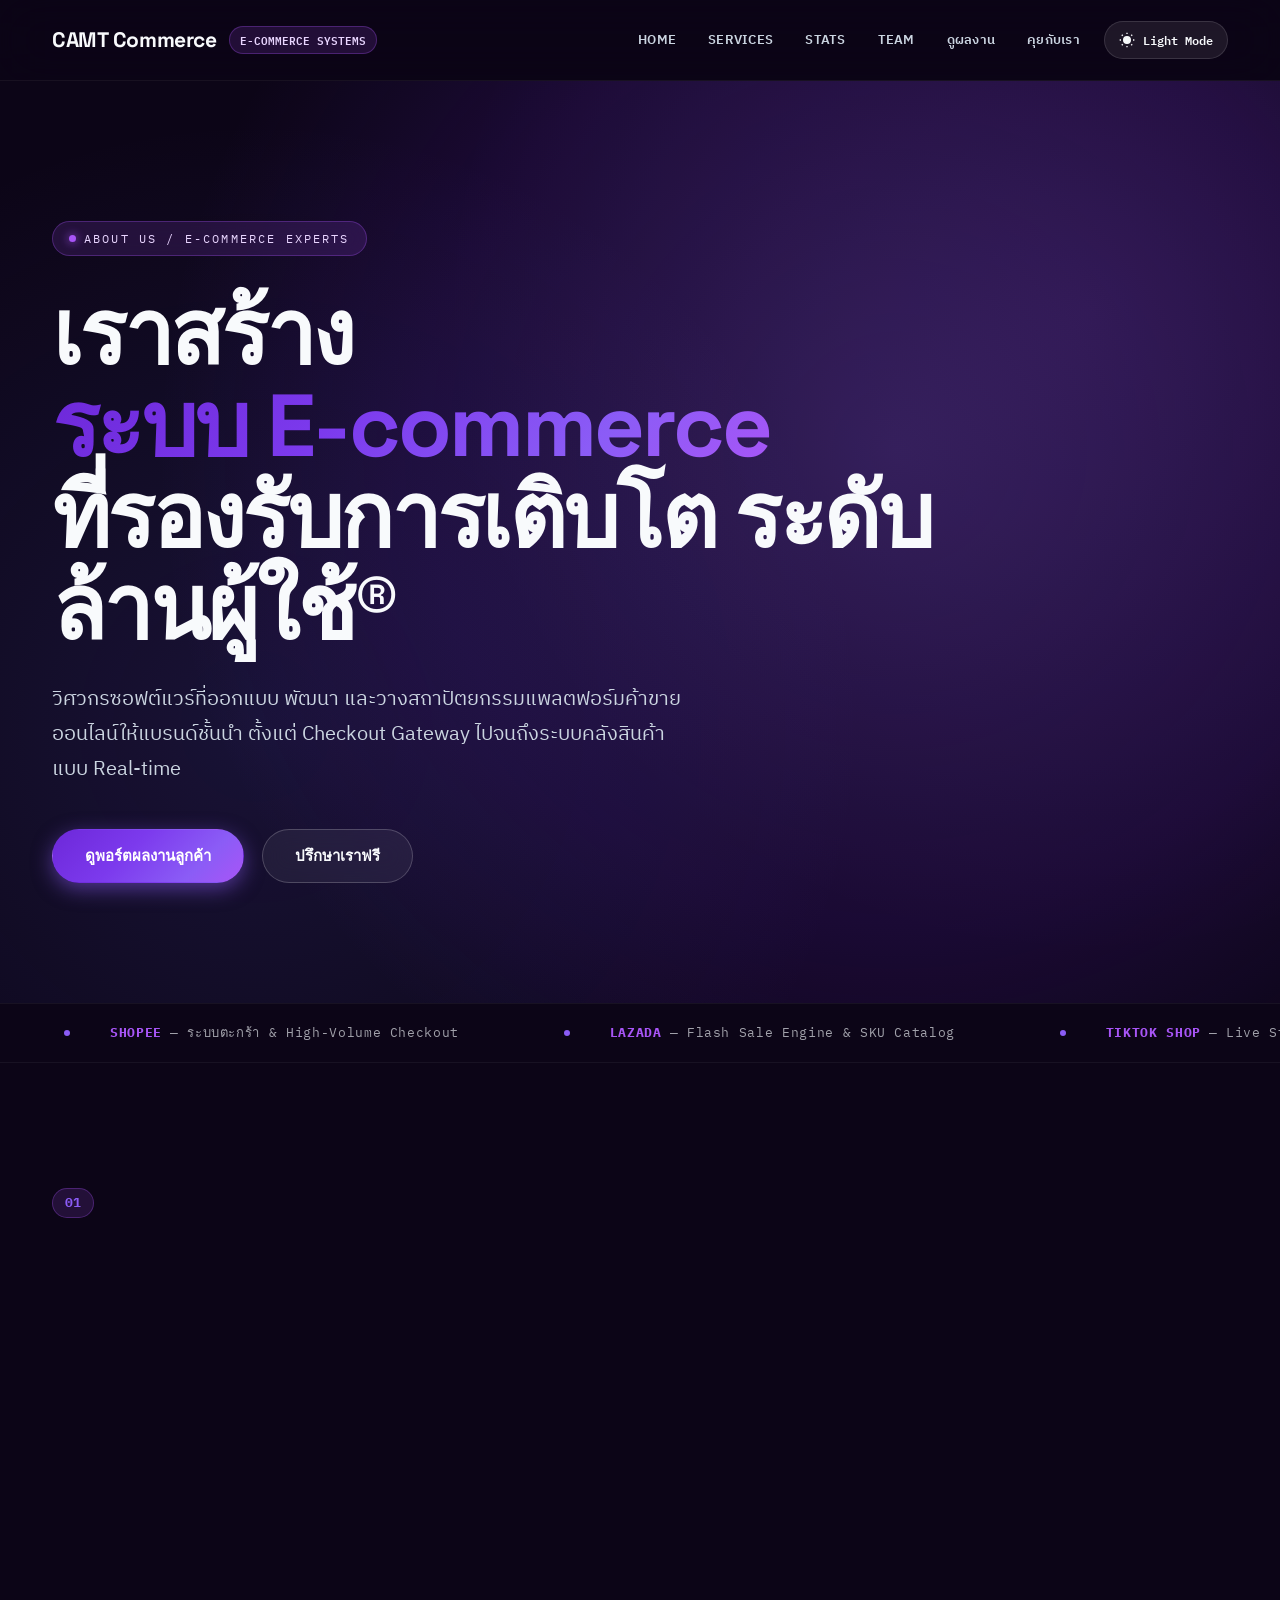
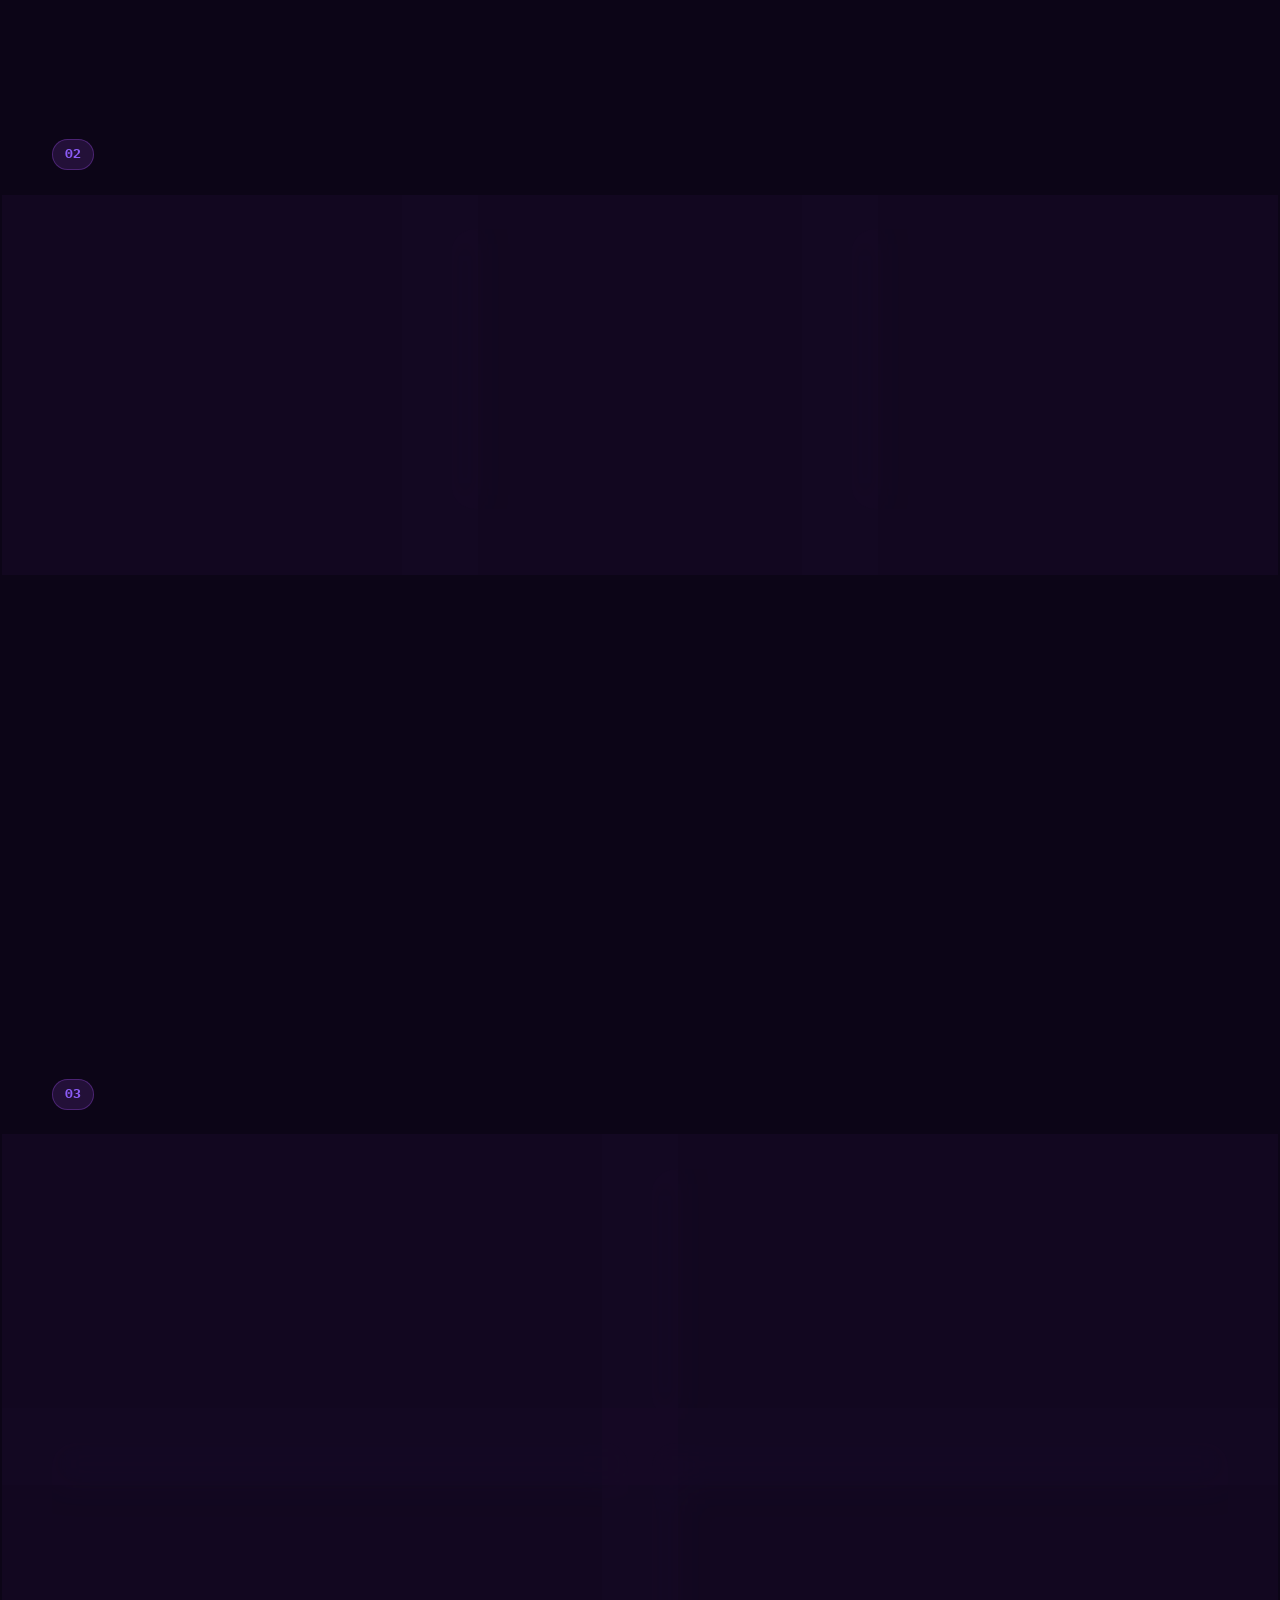
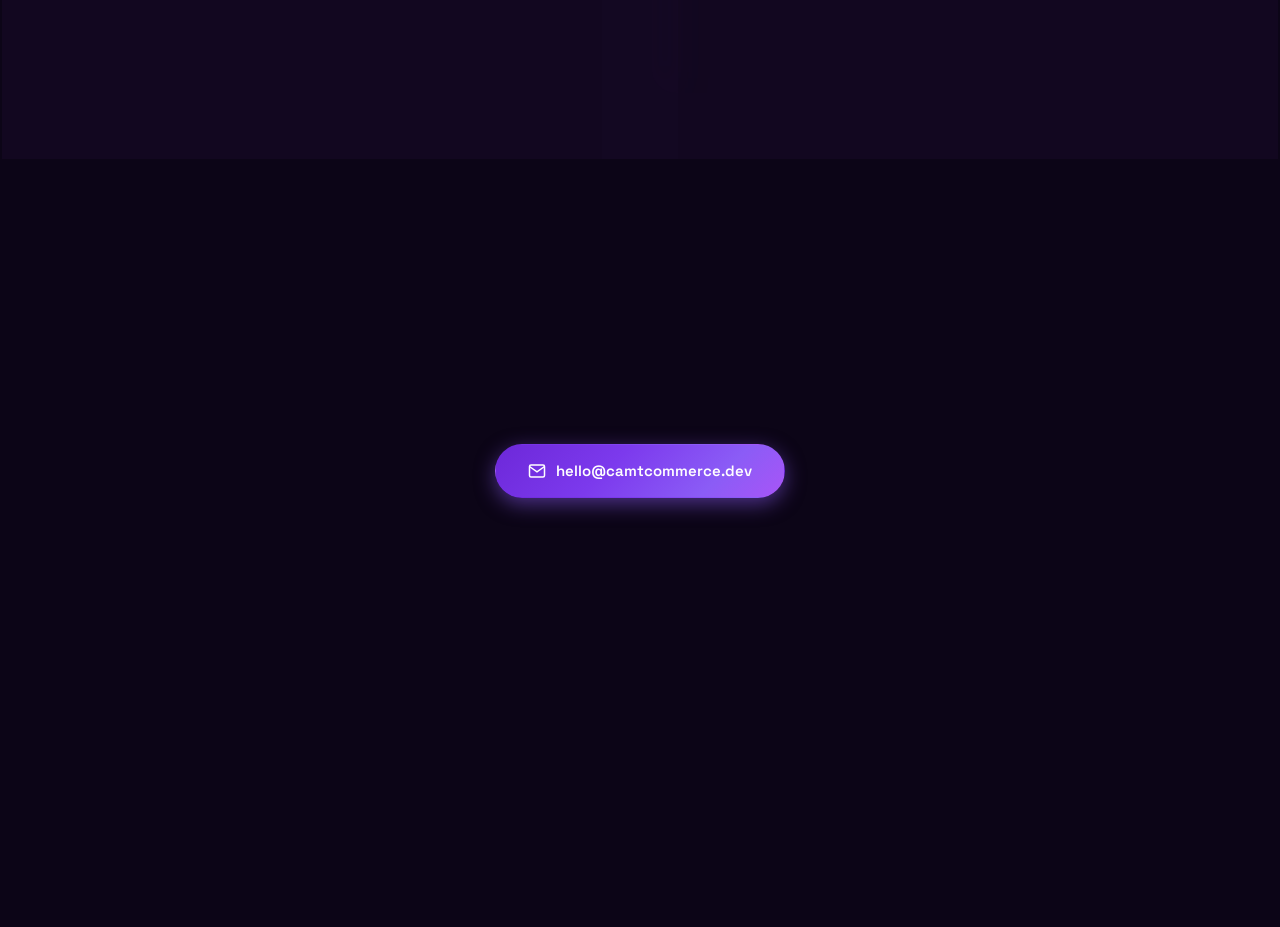
==== commit 1ab7695c: "Update navigation links and improve CSS color variables for better visibility" ====
--- a/Index.html
+++ b/Index.html
@@ -21,18 +21,12 @@
     <div class="topbar-right">
       <nav class="nav">
         <a href="#hero">HOME</a>
-        <a href="#work">CLIENTS</a>
         <a href="#services">SERVICES</a>
         <a href="#stats">STATS</a>
         <a href="#team">TEAM</a>
-        <a href="#contact">CONTACT</a>
+        <a href="#work">ดูผลงาน</a>
+        <a href="#contact">คุยกับเรา</a>
       </nav>
-
-      <!-- Glass Pill Action Buttons -->
-      <div class="topbar-pill-actions">
-        <a class="pill-btn primary" href="#work">ดูผลงาน</a>
-        <a class="pill-btn secondary" href="#contact">คุยกับเรา</a>
-      </div>
 
       <!-- Theme Switcher Button -->
       <button id="theme-toggle" class="theme-toggle-btn" aria-label="Toggle dark/light mode">
@@ -76,27 +70,11 @@
         <div class="hero-actions">
           <a class="btn solid" href="#work">
             ดูพอร์ตผลงานลูกค้า
-            <svg width="16" height="16" viewBox="0 0 24 24" fill="none" stroke="currentColor" stroke-width="2.5" stroke-linecap="round" stroke-linejoin="round"><line x1="5" y1="12" x2="19" y2="12"></line><polyline points="12 5 19 12 12 19"></polyline></svg>
           </a>
           <a class="btn ghost" href="#contact">ปรึกษาเราฟรี</a>
         </div>
       </div>
 
-    </div>
-
-    <!-- Bottom Right Interactive Widget Button -->
-    <a class="hero-widget-btn" href="#work">
-      <span>ดูพอร์ตผลงานลูกค้า</span>
-      <div class="play-icon-badge">
-        <svg width="12" height="12" viewBox="0 0 24 24" fill="currentColor"><path d="M8 5v14l11-7z"/></svg>
-      </div>
-    </a>
-
-    <!-- Vertical Right Edge Social Icons -->
-    <div class="hero-social-sidebar">
-      <a class="hero-social-link" href="#" aria-label="Facebook">f</a>
-      <a class="hero-social-link" href="#" aria-label="Twitter">𝕏</a>
-      <a class="hero-social-link" href="#" aria-label="TikTok">🎵</a>
     </div>
   </div>
 </section>
--- a/main.css
+++ b/main.css
@@ -14,8 +14,8 @@
   --bg-subtle: #120722;
   --grey: #1a0b30;
   --muted: #a1a1aa;
-  --line: rgba(255, 255, 255, 0.08);
-  --line-strong: rgba(255, 255, 255, 0.16);
+  --line: rgba(255, 255, 255, 0.05);
+  --line-strong: rgba(255, 255, 255, 0.12);
   --faint: #140826;
 
   /* Pure Purple Accents & Gradients */
@@ -43,7 +43,7 @@
 
   /* Topbar Navigation */
   --topbar-bg: rgba(12, 5, 23, 0.78);
-  --topbar-border: rgba(255, 255, 255, 0.08);
+  --topbar-border: rgba(255, 255, 255, 0.05);
 
   /* Hero Ambient Glows */
   --hero-bg: #0c0517;
@@ -53,8 +53,8 @@
   --hero-grid: rgba(255, 255, 255, 0.025);
 
   /* Ticker */
-  --ticker-bg: #120722;
-  --ticker-border: rgba(255, 255, 255, 0.08);
+  --ticker-bg: #0c0517;
+  --ticker-border: rgba(255, 255, 255, 0.05);
 
   /* Client Brand Themes */
   --shopee-color: #ee4d2d;
@@ -108,11 +108,11 @@
   --ink-secondary: #4a1c6e;
   --ink-tertiary: #6b21a8;
   --paper: #fcf9ff;
-  --bg-subtle: #f3e8ff;
+  --bg-subtle: #fcf9ff;
   --grey: #eae0f5;
   --muted: #7e22ce;
-  --line: rgba(147, 51, 234, 0.14);
-  --line-strong: rgba(147, 51, 234, 0.25);
+  --line: rgba(147, 51, 234, 0.05);
+  --line-strong: rgba(147, 51, 234, 0.12);
   --faint: #f5f0fb;
 
   --accent: #9333ea;
@@ -136,7 +136,7 @@
   --card-shadow-hover: 0 20px 45px -10px rgba(147, 51, 234, 0.2);
 
   --topbar-bg: rgba(252, 249, 255, 0.85);
-  --topbar-border: rgba(147, 51, 234, 0.14);
+  --topbar-border: rgba(147, 51, 234, 0.06);
 
   --hero-bg: #fcf9ff;
   --hero-spotlight-1: radial-gradient(circle at 70% 40%, rgba(192, 132, 252, 0.22) 0%, rgba(168, 85, 247, 0.12) 45%, transparent 70%);
@@ -144,8 +144,8 @@
   --hero-spotlight-3: radial-gradient(circle at 85% 25%, rgba(168, 85, 247, 0.1) 0%, transparent 50%);
   --hero-grid: rgba(147, 51, 234, 0.035);
 
-  --ticker-bg: #f3e8ff;
-  --ticker-border: rgba(147, 51, 234, 0.14);
+  --ticker-bg: #fcf9ff;
+  --ticker-border: rgba(147, 51, 234, 0.06);
 
   --shopee-color: #ee4d2d;
   --shopee-bg: rgba(238, 77, 45, 0.08);
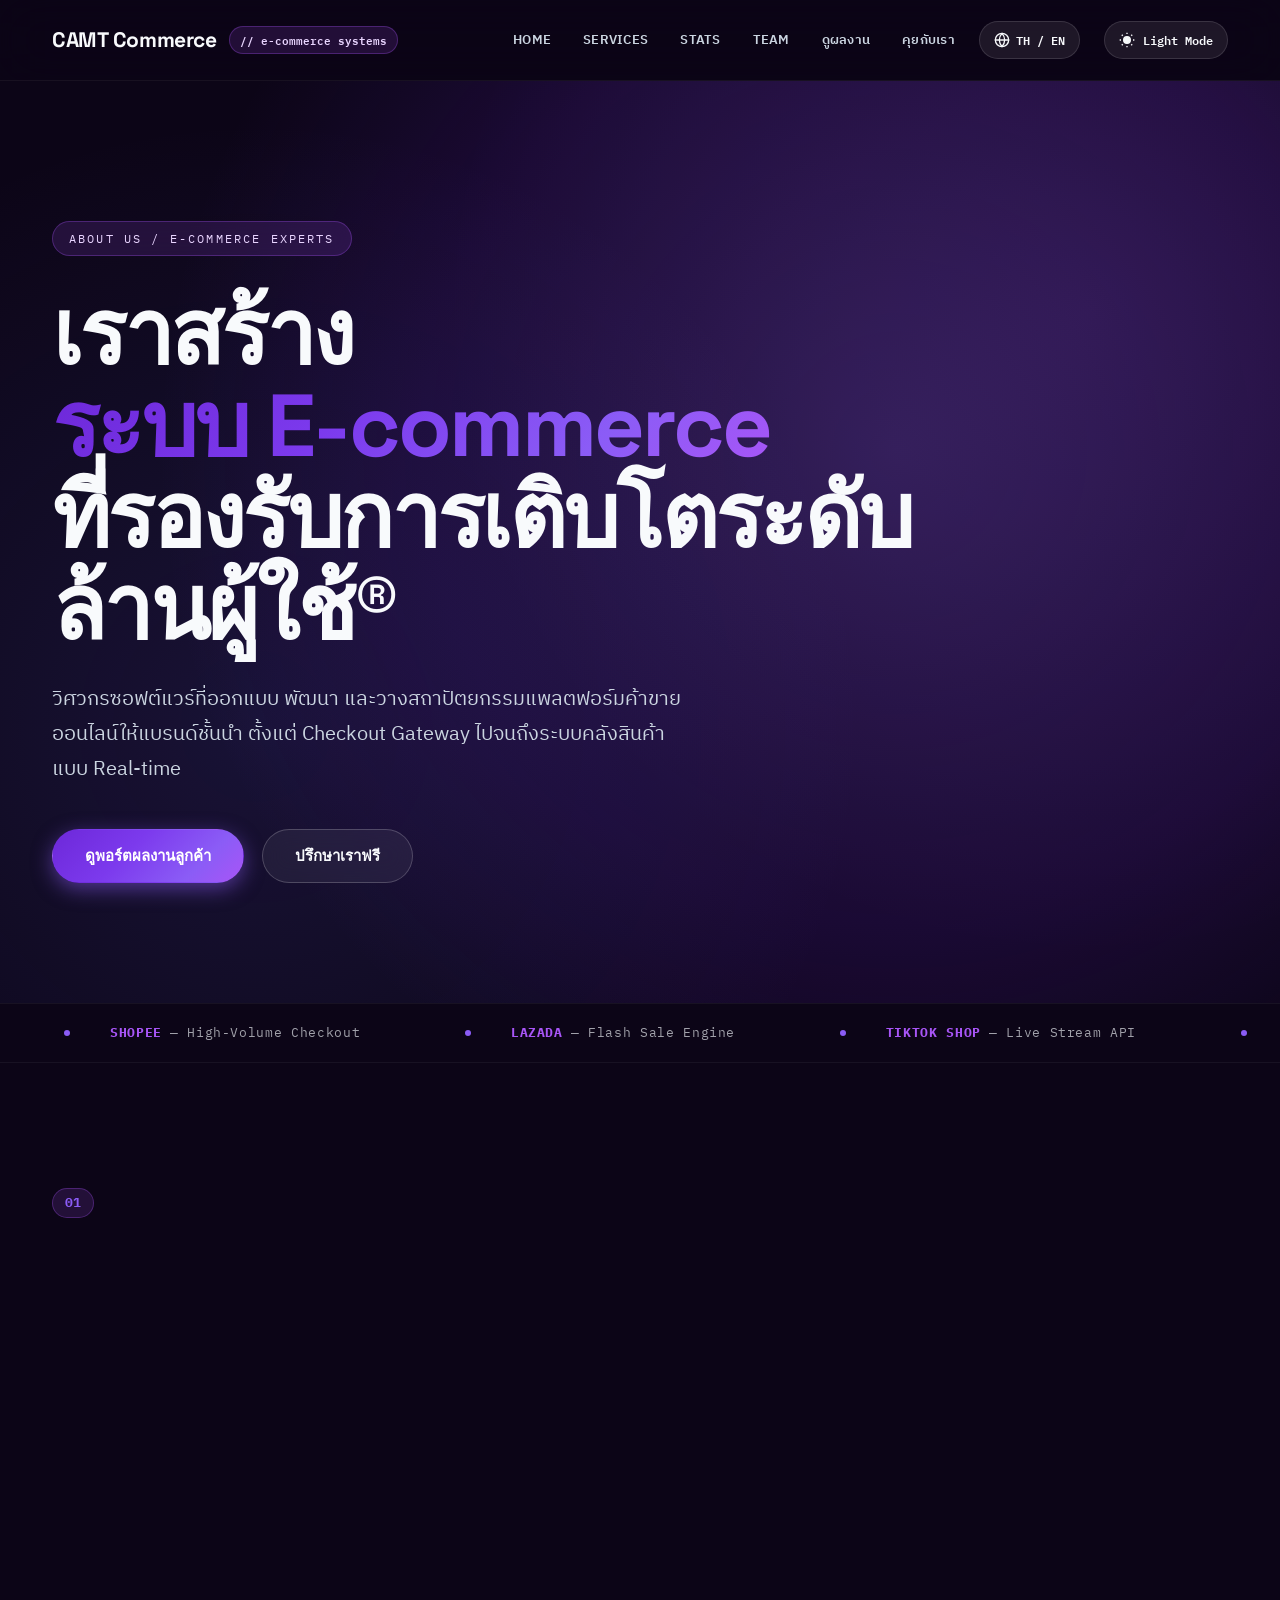
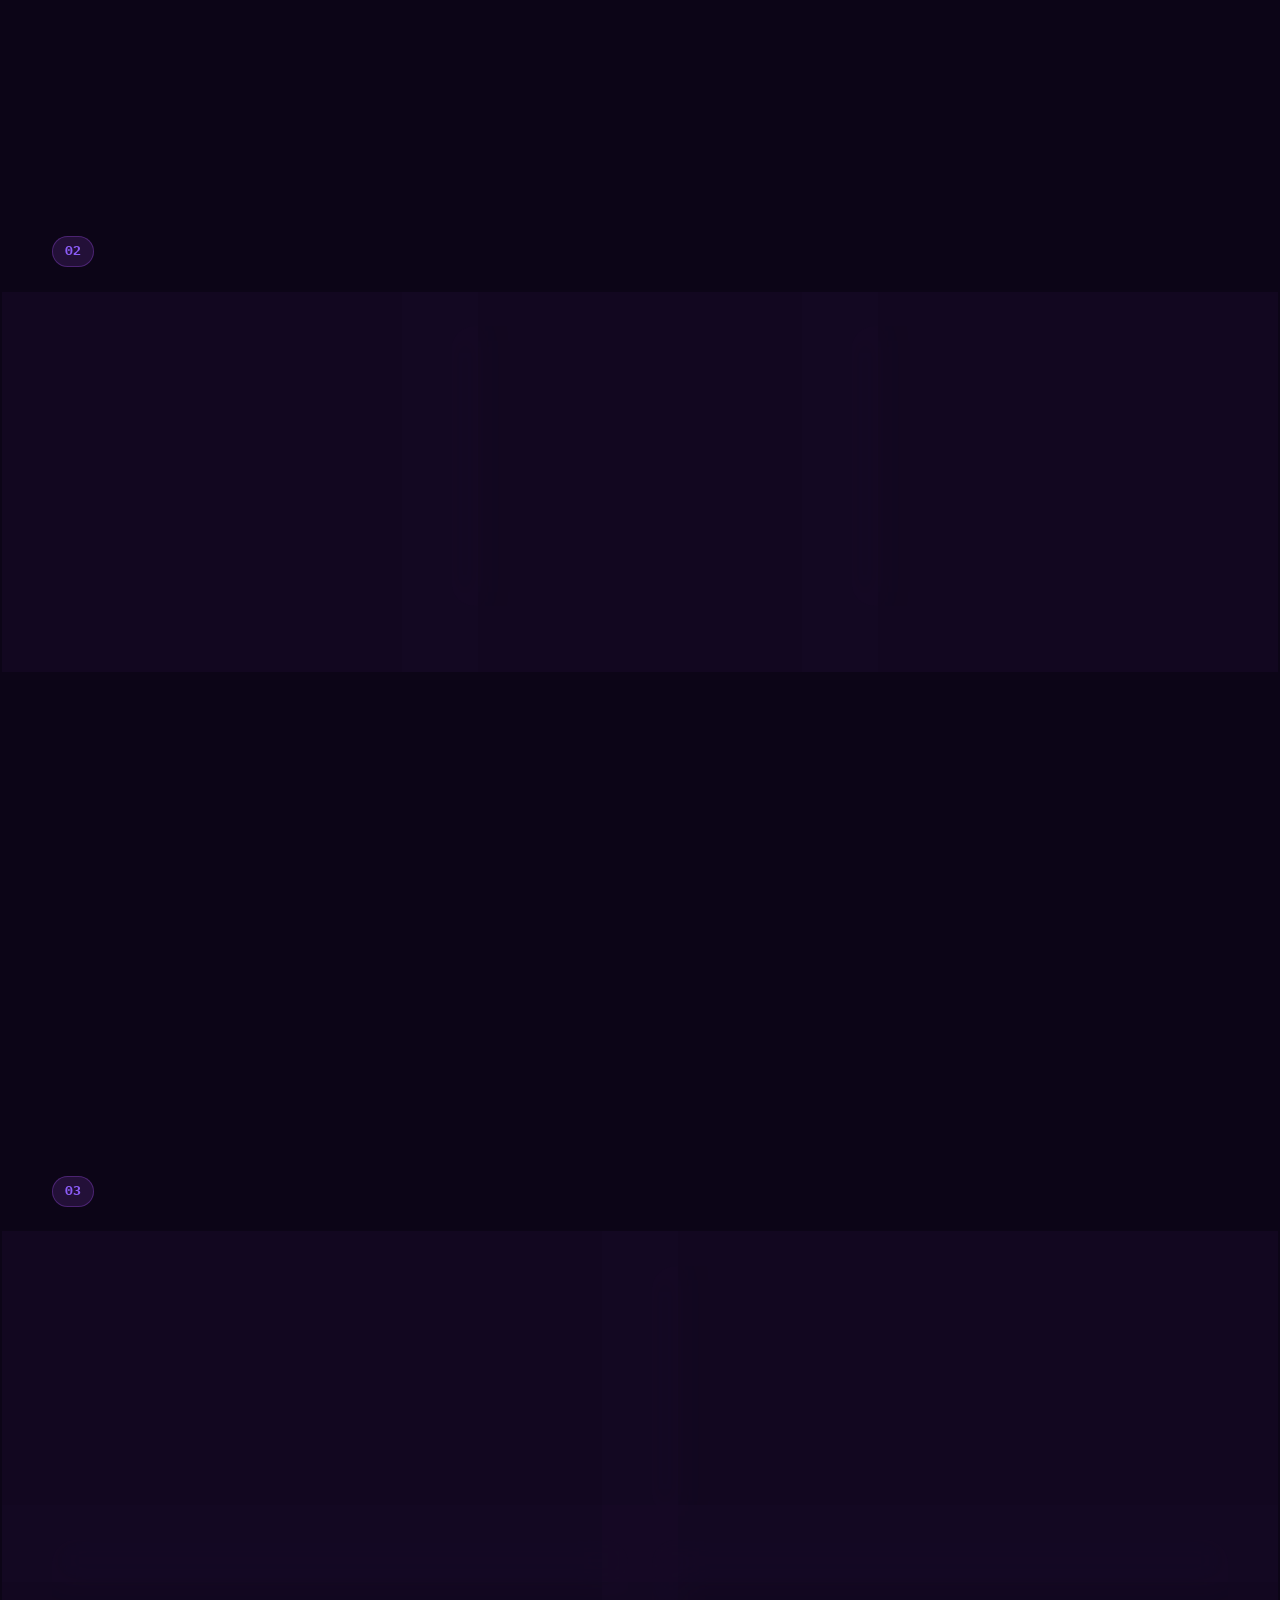
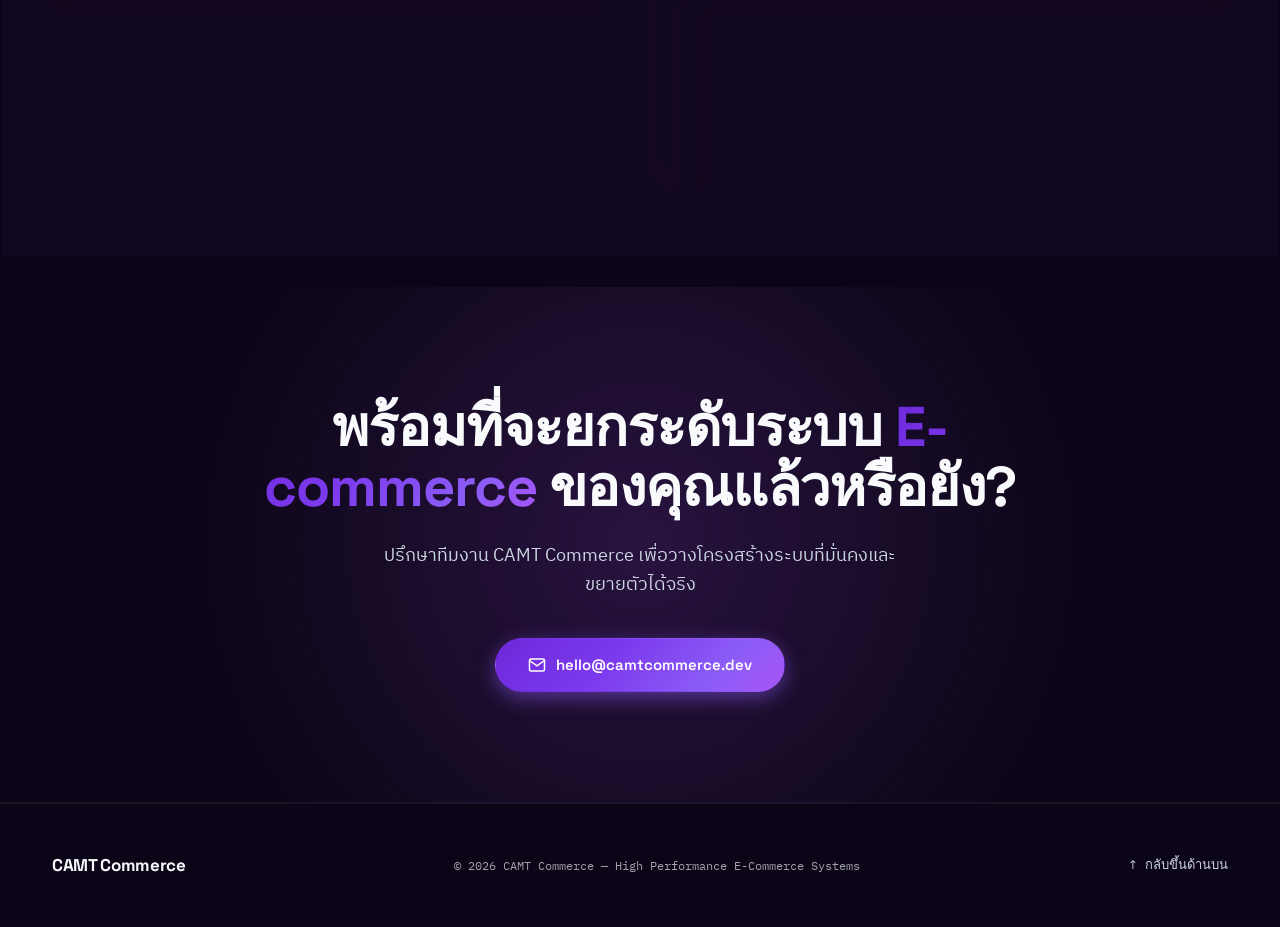
==== commit bf7d029d: "feat: Enhance Member4 profile with UX/UI focus, add language switcher, and improve accessibility - U" ====
--- a/Index.html
+++ b/Index.html
@@ -15,18 +15,28 @@
   <div class="wrap">
     <a class="brand" href="Index.html">
       CAMT&nbsp;Commerce
-      <span class="brand-badge">E-COMMERCE SYSTEMS</span>
+      <span class="brand-badge" data-i18n="nav.brandBadge">E-COMMERCE SYSTEMS</span>
     </a>
     
     <div class="topbar-right">
       <nav class="nav">
-        <a href="#hero">HOME</a>
-        <a href="#services">SERVICES</a>
-        <a href="#stats">STATS</a>
-        <a href="#team">TEAM</a>
-        <a href="#work">ดูผลงาน</a>
-        <a href="#contact">คุยกับเรา</a>
+        <a href="#hero" data-i18n="nav.home">HOME</a>
+        <a href="#services" data-i18n="nav.services">SERVICES</a>
+        <a href="#stats" data-i18n="nav.stats">STATS</a>
+        <a href="#team" data-i18n="nav.team">TEAM</a>
+        <a href="#work" data-i18n="nav.work">ดูผลงาน</a>
+        <a href="#contact" data-i18n="nav.contact">คุยกับเรา</a>
       </nav>
+
+      <!-- Language Switcher Button -->
+      <button id="lang-toggle" class="lang-toggle-btn" aria-label="Toggle language">
+        <svg width="16" height="16" viewBox="0 0 24 24" fill="none" stroke="currentColor" stroke-width="2" stroke-linecap="round" stroke-linejoin="round">
+          <circle cx="12" cy="12" r="10"></circle>
+          <line x1="2" y1="12" x2="22" y2="12"></line>
+          <path d="M12 2a15.3 15.3 0 0 1 4 10 15.3 15.3 0 0 1-4 10 15.3 15.3 0 0 1-4-10 15.3 15.3 0 0 1 4-10z"></path>
+        </svg>
+        <span id="lang-text">TH / EN</span>
+      </button>
 
       <!-- Theme Switcher Button -->
       <button id="theme-toggle" class="theme-toggle-btn" aria-label="Toggle dark/light mode">
@@ -37,41 +47,35 @@
   </div>
 </header>
 
-<!-- Hero Section (Clean Minimalist Typography Layout - Image & Background Grid/Watermark Removed) -->
+<!-- Hero Section -->
 <section class="hero" id="hero">
   <!-- Vertical Left Year Metadata -->
-  <div class="hero-vertical-meta">2026 // SYSTEM ARCHITECTS</div>
+  <div class="hero-vertical-meta" data-i18n="hero.meta">2026 // SYSTEM ARCHITECTS</div>
 
   <div class="wrap" style="width:100%; position:relative">
     <div class="hero-container">
       
       <!-- Hero Left Text Content -->
       <div class="hero-left-box">
-        <div class="eyebrow">
+        <div class="eyebrow" data-i18n="hero.eyebrow">
           <span class="eyebrow-dot"></span>
           ABOUT US / E-COMMERCE EXPERTS
         </div>
         
         <!-- Headline -->
-        <h1>
-          <span class="split-word"><span class="split-inner">เราสร้าง</span></span>
-          <br>
-          <em>
-            <span class="split-word"><span class="split-inner">ระบบ</span></span>
-            <span class="split-word"><span class="split-inner">E-commerce</span></span>
-          </em>
-          <br>
-          <span class="split-word"><span class="split-inner">ที่รองรับการเติบโต</span></span>
-          <span class="split-word"><span class="split-inner">ระดับล้านผู้ใช้®</span></span>
+        <h1 data-i18n="hero.h1">
+          เราสร้าง<br>
+          <em>ระบบ E-commerce</em><br>
+          ที่รองรับการเติบโตระดับล้านผู้ใช้®
         </h1>
         
-        <p class="lead">วิศวกรซอฟต์แวร์ที่ออกแบบ พัฒนา และวางสถาปัตยกรรมแพลตฟอร์มค้าขายออนไลน์ให้แบรนด์ชั้นนำ ตั้งแต่ Checkout Gateway ไปจนถึงระบบคลังสินค้าแบบ Real-time</p>
+        <p class="lead" data-i18n="hero.lead">วิศวกรซอฟต์แวร์ที่ออกแบบ พัฒนา และวางสถาปัตยกรรมแพลตฟอร์มค้าขายออนไลน์ให้แบรนด์ชั้นนำ ตั้งแต่ Checkout Gateway ไปจนถึงระบบคลังสินค้าแบบ Real-time</p>
         
         <div class="hero-actions">
-          <a class="btn solid" href="#work">
+          <a class="btn solid" href="#work" data-i18n="hero.btnWork">
             ดูพอร์ตผลงานลูกค้า
           </a>
-          <a class="btn ghost" href="#contact">ปรึกษาเราฟรี</a>
+          <a class="btn ghost" href="#contact" data-i18n="hero.btnContact">ปรึกษาเราฟรี</a>
         </div>
       </div>
 
@@ -82,31 +86,31 @@
 <!-- Infinite Ticker Banner -->
 <div class="ticker">
   <div class="ticker-track">
-    <span><span class="badge-dot"></span><b>SHOPEE</b> — ระบบตะกร้า &amp; High-Volume Checkout</span>
-    <span><span class="badge-dot"></span><b>LAZADA</b> — Flash Sale Engine &amp; SKU Catalog</span>
-    <span><span class="badge-dot"></span><b>TIKTOK SHOP</b> — Live Stream Commerce API</span>
-    <span><span class="badge-dot"></span><b>CENTRAL ONLINE</b> — Omni-channel Luxury Retail</span>
-    <span><span class="badge-dot"></span><b>LOTUS'S</b> — Smart Member Loyalty Engine</span>
+    <span><span class="badge-dot"></span><b>SHOPEE</b> — High-Volume Checkout</span>
+    <span><span class="badge-dot"></span><b>LAZADA</b> — Flash Sale Engine</span>
+    <span><span class="badge-dot"></span><b>TIKTOK SHOP</b> — Live Stream API</span>
+    <span><span class="badge-dot"></span><b>CENTRAL ONLINE</b> — Omni-channel Luxury</span>
+    <span><span class="badge-dot"></span><b>LOTUS'S</b> — Smart Loyalty Engine</span>
     <span><span class="badge-dot"></span><b>LINE SHOPPING</b> — Chat-to-Pay Gateway</span>
     <span><span class="badge-dot"></span><b>GRABMART</b> — Quick Commerce &amp; Dispatch</span>
-    <span><span class="badge-dot"></span><b>AGODA</b> — Multi-Currency Payment Engine</span>
+    <span><span class="badge-dot"></span><b>AGODA</b> — Multi-Currency Engine</span>
     <!-- Repeat ticker loop -->
-    <span><span class="badge-dot"></span><b>SHOPEE</b> — ระบบตะกร้า &amp; High-Volume Checkout</span>
-    <span><span class="badge-dot"></span><b>LAZADA</b> — Flash Sale Engine &amp; SKU Catalog</span>
-    <span><span class="badge-dot"></span><b>TIKTOK SHOP</b> — Live Stream Commerce API</span>
-    <span><span class="badge-dot"></span><b>CENTRAL ONLINE</b> — Omni-channel Luxury Retail</span>
+    <span><span class="badge-dot"></span><b>SHOPEE</b> — High-Volume Checkout</span>
+    <span><span class="badge-dot"></span><b>LAZADA</b> — Flash Sale Engine</span>
+    <span><span class="badge-dot"></span><b>TIKTOK SHOP</b> — Live Stream API</span>
+    <span><span class="badge-dot"></span><b>CENTRAL ONLINE</b> — Omni-channel Luxury</span>
   </div>
 </div>
 
-<!-- eCommerce Clients Section (Authentic Official App Logos in Full Color) -->
+<!-- eCommerce Clients Section -->
 <section class="section reveal" id="work">
   <div class="wrap">
     <div class="sec-head">
       <div class="sec-head-left">
         <span class="sec-num">01</span>
-        <h2 class="sec-title">ลูกค้า E-commerce ที่ไว้วางใจเรา</h2>
-      </div>
-      <p class="sec-sub">ระบบเบื้องหลังของแพลตฟอร์มระดับประเทศที่ประมวลผลคำสั่งซื้อนับล้านรายการทุกวัน</p>
+        <h2 class="sec-title" data-i18n="clients.title">ลูกค้า E-commerce ที่ไว้วางใจเรา</h2>
+      </div>
+      <p class="sec-sub" data-i18n="clients.sub">ระบบเบื้องหลังของแพลตฟอร์มระดับประเทศที่ประมวลผลคำสั่งซื้อนับล้านรายการทุกวัน</p>
     </div>
   </div>
 
@@ -123,7 +127,7 @@
           <img src="images/brand-logos/shopee.png" alt="Shopee App Icon" width="64" height="64">
         </div>
         <div class="card-content">
-          <h3>Shopee ประมวลผล 15M+ Order/Day ด้วย High-Volume Checkout Gateway</h3>
+          <h3 data-i18n="clients.shopee">Shopee ประมวลผล 15M+ Order/Day ด้วย High-Volume Checkout Gateway</h3>
         </div>
       </div>
 
@@ -136,7 +140,7 @@
           <img src="images/brand-logos/lazada.png" alt="Lazada App Icon" width="64" height="64">
         </div>
         <div class="card-content">
-          <h3>Lazada จัดการ 10M+ Active SKUs ด้วย Flash Sale Traffic Governor</h3>
+          <h3 data-i18n="clients.lazada">Lazada จัดการ 10M+ Active SKUs ด้วย Flash Sale Traffic Governor</h3>
         </div>
       </div>
 
@@ -149,7 +153,7 @@
           <img src="images/brand-logos/tiktok.png" alt="TikTok Shop App Icon" width="64" height="64">
         </div>
         <div class="card-content">
-          <h3>TikTok Shop เชื่อมต่อ Live Sync API คำนวณส่วนลด &lt;50ms Real-Time</h3>
+          <h3 data-i18n="clients.tiktok">TikTok Shop เชื่อมต่อ Live Sync API คำนวณส่วนลด &lt;50ms Real-Time</h3>
         </div>
       </div>
 
@@ -162,7 +166,7 @@
           <img src="images/brand-logos/central.png" alt="Central Online App Icon" width="64" height="64">
         </div>
         <div class="card-content">
-          <h3>Central Online เชื่อมโยงสต็อก 80+ สาขาทั่วประเทศแบบไร้รอยต่อ</h3>
+          <h3 data-i18n="clients.central">Central Online เชื่อมโยงสต็อก 80+ สาขาทั่วประเทศแบบไร้รอยต่อ</h3>
         </div>
       </div>
 
@@ -175,7 +179,7 @@
           <img src="images/brand-logos/lotus.png" alt="Lotus's App Icon" width="64" height="64">
         </div>
         <div class="card-content">
-          <h3>Lotus's บริหารฐานสมาชิก 15M+ Members ด้วย Smart Coupon Engine</h3>
+          <h3 data-i18n="clients.lotus">Lotus's บริหารฐานสมาชิก 15M+ Members ด้วย Smart Coupon Engine</h3>
         </div>
       </div>
 
@@ -188,7 +192,7 @@
           <img src="images/brand-logos/line.png" alt="LINE Shopping App Icon" width="64" height="64">
         </div>
         <div class="card-content">
-          <h3>LINE Shopping ยกระดับ Chat-to-Pay ด้วยความสำเร็จ 99.8% Success Rate</h3>
+          <h3 data-i18n="clients.line">LINE Shopping ยกระดับ Chat-to-Pay ด้วยความสำเร็จ 99.8% Success Rate</h3>
         </div>
       </div>
 
@@ -201,7 +205,7 @@
           <img src="images/brand-logos/grab.png" alt="GrabMart App Icon" width="64" height="64">
         </div>
         <div class="card-content">
-          <h3>GrabMart กระจายคำสั่งซื้อจัดส่งด่วนภายใน 25 นาที ด้วยระบบ Auto-Dispatch</h3>
+          <h3 data-i18n="clients.grab">GrabMart กระจายคำสั่งซื้อจัดส่งด่วนภายใน 25 นาที ด้วยระบบ Auto-Dispatch</h3>
         </div>
       </div>
 
@@ -214,11 +218,11 @@
           <img src="images/brand-logos/agoda.png" alt="Agoda App Icon" width="64" height="64">
         </div>
         <div class="card-content">
-          <h3>Agoda รองรับชำระเงิน 40+ Currencies และ Reconciliation ข้ามประเทศ</h3>
-        </div>
-      </div>
-
-      <!-- Set 2 (Duplicate for Seamless Infinite Marquee Loop) -->
+          <h3 data-i18n="clients.agoda">Agoda รองรับชำระเงิน 40+ Currencies และ Reconciliation ข้ามประเทศ</h3>
+        </div>
+      </div>
+
+      <!-- Set 2 (Duplicate Loop) -->
       <div class="client-card" data-brand="shopee">
         <div class="card-meta">
           <span>MARKETPLACE</span>
@@ -228,7 +232,7 @@
           <img src="images/brand-logos/shopee.png" alt="Shopee App Icon" width="64" height="64">
         </div>
         <div class="card-content">
-          <h3>Shopee ประมวลผล 15M+ Order/Day ด้วย High-Volume Checkout Gateway</h3>
+          <h3 data-i18n="clients.shopee">Shopee ประมวลผล 15M+ Order/Day ด้วย High-Volume Checkout Gateway</h3>
         </div>
       </div>
 
@@ -241,7 +245,7 @@
           <img src="images/brand-logos/lazada.png" alt="Lazada App Icon" width="64" height="64">
         </div>
         <div class="card-content">
-          <h3>Lazada จัดการ 10M+ Active SKUs ด้วย Flash Sale Traffic Governor</h3>
+          <h3 data-i18n="clients.lazada">Lazada จัดการ 10M+ Active SKUs ด้วย Flash Sale Traffic Governor</h3>
         </div>
       </div>
 
@@ -254,7 +258,7 @@
           <img src="images/brand-logos/tiktok.png" alt="TikTok Shop App Icon" width="64" height="64">
         </div>
         <div class="card-content">
-          <h3>TikTok Shop เชื่อมต่อ Live Sync API คำนวณส่วนลด &lt;50ms Real-Time</h3>
+          <h3 data-i18n="clients.tiktok">TikTok Shop เชื่อมต่อ Live Sync API คำนวณส่วนลด &lt;50ms Real-Time</h3>
         </div>
       </div>
 
@@ -267,7 +271,7 @@
           <img src="images/brand-logos/central.png" alt="Central Online App Icon" width="64" height="64">
         </div>
         <div class="card-content">
-          <h3>Central Online เชื่อมโยงสต็อก 80+ สาขาทั่วประเทศแบบไร้รอยต่อ</h3>
+          <h3 data-i18n="clients.central">Central Online เชื่อมโยงสต็อก 80+ สาขาทั่วประเทศแบบไร้รอยต่อ</h3>
         </div>
       </div>
 
@@ -280,7 +284,7 @@
           <img src="images/brand-logos/lotus.png" alt="Lotus's App Icon" width="64" height="64">
         </div>
         <div class="card-content">
-          <h3>Lotus's บริหารฐานสมาชิก 15M+ Members ด้วย Smart Coupon Engine</h3>
+          <h3 data-i18n="clients.lotus">Lotus's บริหารฐานสมาชิก 15M+ Members ด้วย Smart Coupon Engine</h3>
         </div>
       </div>
 
@@ -293,7 +297,7 @@
           <img src="images/brand-logos/line.png" alt="LINE Shopping App Icon" width="64" height="64">
         </div>
         <div class="card-content">
-          <h3>LINE Shopping ยกระดับ Chat-to-Pay ด้วยความสำเร็จ 99.8% Success Rate</h3>
+          <h3 data-i18n="clients.line">LINE Shopping ยกระดับ Chat-to-Pay ด้วยความสำเร็จ 99.8% Success Rate</h3>
         </div>
       </div>
 
@@ -306,7 +310,7 @@
           <img src="images/brand-logos/grab.png" alt="GrabMart App Icon" width="64" height="64">
         </div>
         <div class="card-content">
-          <h3>GrabMart กระจายคำสั่งซื้อจัดส่งด่วนภายใน 25 นาที ด้วยระบบ Auto-Dispatch</h3>
+          <h3 data-i18n="clients.grab">GrabMart กระจายคำสั่งซื้อจัดส่งด่วนภายใน 25 นาที ด้วยระบบ Auto-Dispatch</h3>
         </div>
       </div>
 
@@ -319,11 +323,12 @@
           <img src="images/brand-logos/agoda.png" alt="Agoda App Icon" width="64" height="64">
         </div>
         <div class="card-content">
-          <h3>Agoda รองรับชำระเงิน 40+ Currencies และ Reconciliation ข้ามประเทศ</h3>
-        </div>
-      </div>
-    </div>
-  </div>
+          <h3 data-i18n="clients.agoda">Agoda รองรับชำระเงิน 40+ Currencies และ Reconciliation ข้ามประเทศ</h3>
+        </div>
+      </div>
+    </div>
+  </div>
+</section>
 
 <!-- Services Section -->
 <section class="section reveal" id="services">
@@ -331,25 +336,25 @@
     <div class="sec-head">
       <div class="sec-head-left">
         <span class="sec-num">02</span>
-        <h2 class="sec-title">บริการหลักของเรา</h2>
-      </div>
-      <p class="sec-sub">โซลูชันทางเทคโนโลยีครบวงจรสำหรับการขายออนไลน์แบบไร้รอยต่อ</p>
+        <h2 class="sec-title" data-i18n="services.title">บริการหลักของเรา</h2>
+      </div>
+      <p class="sec-sub" data-i18n="services.sub">โซลูชันทางเทคโนโลยีครบวงจรสำหรับการขายออนไลน์แบบไร้รอยต่อ</p>
     </div>
     <div class="services">
       <div class="svc">
         <div class="svc-idx">SERVICE / 01</div>
-        <h3>สถาปัตยกรรม High-Scale Backend</h3>
-        <p>ออกแบบระบบหลังบ้าน Microservices ที่ขยายตัวได้อัตโนมัติ (Autoscaling) รองรับการเข้าชมพร้อมกันนับล้านคนในช่วง Mega Campaign</p>
+        <h3 data-i18n="services.s1Title">สถาปัตยกรรม High-Scale Backend</h3>
+        <p data-i18n="services.s1Desc">ออกแบบระบบหลังบ้าน Microservices ที่ขยายตัวได้อัตโนมัติ (Autoscaling) รองรับการเข้าชมพร้อมกันนับล้านคนในช่วง Mega Campaign</p>
       </div>
       <div class="svc">
         <div class="svc-idx">SERVICE / 02</div>
-        <h3>Payment Gateway Integration</h3>
-        <p>เชื่อมต่อระบบชำระเงินทุกรูปแบบ ทั้งบัตรเครดิต, PromptPay, E-Wallet, BNPL และระบบตรวจจับธุรกรรมทุจริตแบบเรียลไทม์</p>
+        <h3 data-i18n="services.s2Title">Payment Gateway Integration</h3>
+        <p data-i18n="services.s2Desc">เชื่อมต่อระบบชำระเงินทุกรูปแบบ ทั้งบัตรเครดิต, PromptPay, E-Wallet, BNPL และระบบตรวจจับธุรกรรมทุจริตแบบเรียลไทม์</p>
       </div>
       <div class="svc">
         <div class="svc-idx">SERVICE / 03</div>
-        <h3>Inventory & Order Hub</h3>
-        <p>ระบบติดตามคลังสินค้าและจัดการคำสั่งซื้อรวมศูนย์ เชื่อมโยงทุกช่องทางหน้าร้าน Marketplace และ Social Media เข้าด้วยกัน</p>
+        <h3 data-i18n="services.s3Title">Inventory &amp; Order Hub</h3>
+        <p data-i18n="services.s3Desc">ระบบติดตามคลังสินค้าและจัดการคำสั่งซื้อรวมศูนย์ เชื่อมโยงทุกช่องทางหน้าร้าน Marketplace และ Social Media เข้าด้วยกัน</p>
       </div>
     </div>
   </div>
@@ -359,12 +364,13 @@
 <section class="section reveal" id="stats">
   <div class="wrap">
     <div class="stats">
-      <div class="stat"><div class="n">50M+</div><div class="l">รายการคำสั่งซื้อต่อปี</div></div>
-      <div class="stat"><div class="n">99.99%</div><div class="l">ความเสถียรของระบบ (Uptime)</div></div>
-      <div class="stat"><div class="n">&lt; 100ms</div><div class="l">ความเร็วเฉลี่ยในการเช็คเอาต์</div></div>
-      <div class="stat"><div class="n">4</div><div class="l">วิศวกรผู้เชี่ยวชาญหลัก</div></div>
-    </div>
-  </section>
+      <div class="stat"><div class="n">50M+</div><div class="l" data-i18n="stats.s1Label">รายการคำสั่งซื้อต่อปี</div></div>
+      <div class="stat"><div class="n">99.99%</div><div class="l" data-i18n="stats.s2Label">ความเสถียรของระบบ (Uptime)</div></div>
+      <div class="stat"><div class="n">&lt; 100ms</div><div class="l" data-i18n="stats.s3Label">ความเร็วเฉลี่ยในการเช็คเอาต์</div></div>
+      <div class="stat"><div class="n">4</div><div class="l" data-i18n="stats.s4Label">วิศวกรผู้เชี่ยวชาญหลัก</div></div>
+    </div>
+  </div>
+</section>
 
 <!-- Team Section -->
 <section class="section reveal" id="team">
@@ -372,43 +378,44 @@
     <div class="sec-head">
       <div class="sec-head-left">
         <span class="sec-num">03</span>
-        <h2 class="sec-title">ทีมวิศวกรของเรา</h2>
-      </div>
-      <p class="sec-sub">คลิกที่รายชื่อเพื่อดูประวัติ ทักษะ และผลงานของสมาชิกแต่ละคน</p>
+        <h2 class="sec-title" data-i18n="team.title">ทีมวิศวกรของเรา</h2>
+      </div>
+      <p class="sec-sub" data-i18n="team.sub">คลิกที่รายชื่อเพื่อดูประวัติ ทักษะ และผลงานของสมาชิกแต่ละคน</p>
     </div>
     <div class="team">
       <a class="member" href="Member1.html">
         <span class="m-idx">MEMBER 01</span>
         <span class="m-arrow">↗</span>
-        <span class="m-name">สมาชิก คนที่ 1</span>
-        <span class="m-role">Backend Architect — วางสถาปัตยกรรมระบบ</span>
+        <span class="m-name">Natakron Sudthana</span>
+        <span class="m-role" data-i18n="team.m1Role">Backend Architect — วางสถาปัตยกรรมระบบ</span>
       </a>
       <a class="member" href="Member2.html">
         <span class="m-idx">MEMBER 02</span>
         <span class="m-arrow">↗</span>
         <span class="m-name">Thitirat Sirisawad</span>
-        <span class="m-role">UX/UI Designer — ออกแบบประสบการณ์ผู้ใช้และอินเทอร์เฟซ</span>
+        <span class="m-role" data-i18n="team.m2Role">UX/UI Designer — ออกแบบประสบการณ์ผู้ใช้และอินเทอร์เฟซ</span>
       </a>
       <a class="member" href="Member3.html">
         <span class="m-idx">MEMBER 03</span>
         <span class="m-arrow">↗</span>
         <span class="m-name">Sirawit Yuangkham</span>
-        <span class="m-role">Payment Systems — วางระบบชำระเงินและ Security</span>
+        <span class="m-role" data-i18n="team.m3Role">Payment Systems — วางระบบชำระเงินและ Security</span>
       </a>
       <a class="member" href="Member4.html">
         <span class="m-idx">MEMBER 04</span>
         <span class="m-arrow">↗</span>
         <span class="m-name">Farsai Pintakham</span>
-        <span class="m-role">DevOps &amp; Infrastructure — โครงสร้างพื้นฐานบน คลาวด์</span>
+        <span class="m-role" data-i18n="team.m4Role">DevOps &amp; Infrastructure — โครงสร้างพื้นฐานบน คลาวด์</span>
       </a>
     </div>
-  </footer>
+  </div>
+</section>
 
 <!-- CTA Section -->
 <section class="cta" id="contact">
   <div class="wrap">
-    <h2>พร้อมที่จะยกระดับระบบ <em>E-commerce</em> ของคุณแล้วหรือยัง?</h2>
-    <p>ปรึกษาทีมงาน CAMT Commerce เพื่อวางโครงสร้างระบบที่มั่นคงและขยายตัวได้จริง</p>
+    <h2 data-i18n="cta.title">พร้อมที่จะยกระดับระบบ <em>E-commerce</em> ของคุณแล้วหรือยัง?</h2>
+    <p data-i18n="cta.sub">ปรึกษาทีมงาน CAMT Commerce เพื่อวางโครงสร้างระบบที่มั่นคงและขยายตัวได้จริง</p>
     <a class="btn solid" href="mailto:hello@camtcommerce.dev">
       <svg width="18" height="18" viewBox="0 0 24 24" fill="none" stroke="currentColor" stroke-width="2"><path d="M4 4h16c1.1 0 2 .9 2 2v12c0 1.1-.9 2-2 2H4c-1.1 0-2-.9-2-2V6c0-1.1.9-2 2-2z"></path><polyline points="22,6 12,13 2,6"></polyline></svg>
       hello@camtcommerce.dev
@@ -421,11 +428,12 @@
     <div class="brand">
       CAMT Commerce
     </div>
-    <small>© 2026 CAMT Commerce — High Performance E-Commerce Systems</small>
-    <a href="#hero" id="back-to-top">↑ กลับขึ้นด้านบน</a>
+    <small data-i18n="foot.copy">© 2026 CAMT Commerce — High Performance E-Commerce Systems</small>
+    <a href="#hero" id="back-to-top" data-i18n="foot.top">↑ กลับขึ้นด้านบน</a>
   </div>
 </footer>
 
+<script src="i18n.js"></script>
 <script>
 // Theme Switcher Logic
 const themeToggleBtn = document.getElementById('theme-toggle');
--- a/main.css
+++ b/main.css
@@ -304,6 +304,33 @@
 }
 .theme-toggle-btn svg{width:16px;height:16px;fill:currentColor;transition:transform .5s ease}
 .theme-toggle-btn:hover svg{transform:rotate(360deg)}
+
+/* Language Switcher Button */
+.lang-toggle-btn{
+  background:rgba(255, 255, 255, 0.08);
+  border:1px solid var(--line-strong);
+  color:var(--ink);
+  padding:8px 14px;
+  border-radius:30px;
+  cursor:pointer;
+  display:inline-flex;
+  align-items:center;
+  gap:6px;
+  font-family:var(--mono);
+  font-size:12px;
+  font-weight:600;
+  transition:all .3s cubic-bezier(.34,1.56,.64,1);
+}
+.lang-toggle-btn:hover{
+  background:var(--accent-gradient);
+  color:#ffffff;
+  border-color:transparent;
+  transform:scale(1.04);
+  box-shadow:0 4px 14px var(--accent-glow);
+}
+.lang-toggle-btn svg{width:16px;height:16px;stroke:currentColor;transition:transform .5s ease}
+.lang-toggle-btn:hover svg{transform:rotate(180deg)}
+.lang-toggle-btn .lang-globe{font-size:14px;line-height:1}
 
 .back{font-family:var(--mono);font-size:13px;color:var(--ink);text-decoration:none;transition:.2s ease}
 .back:hover{color:var(--accent);text-decoration:underline}
